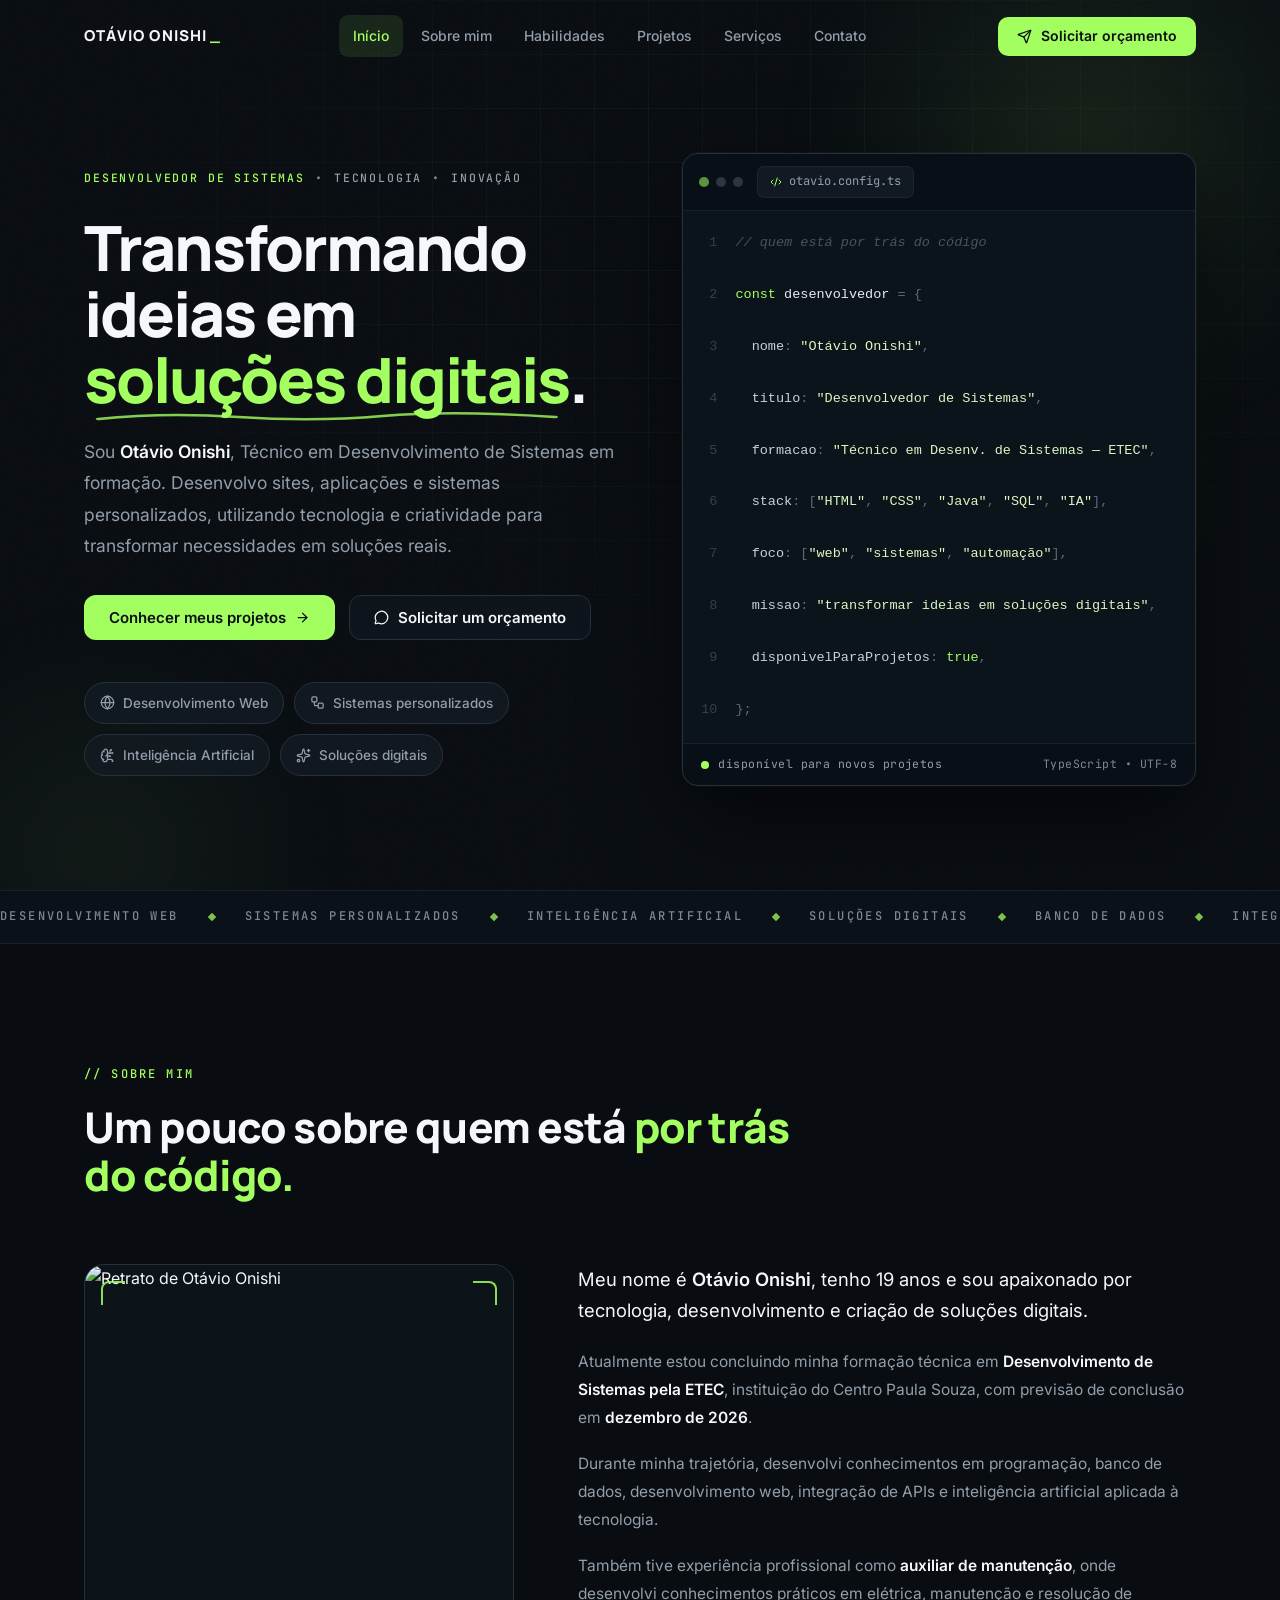
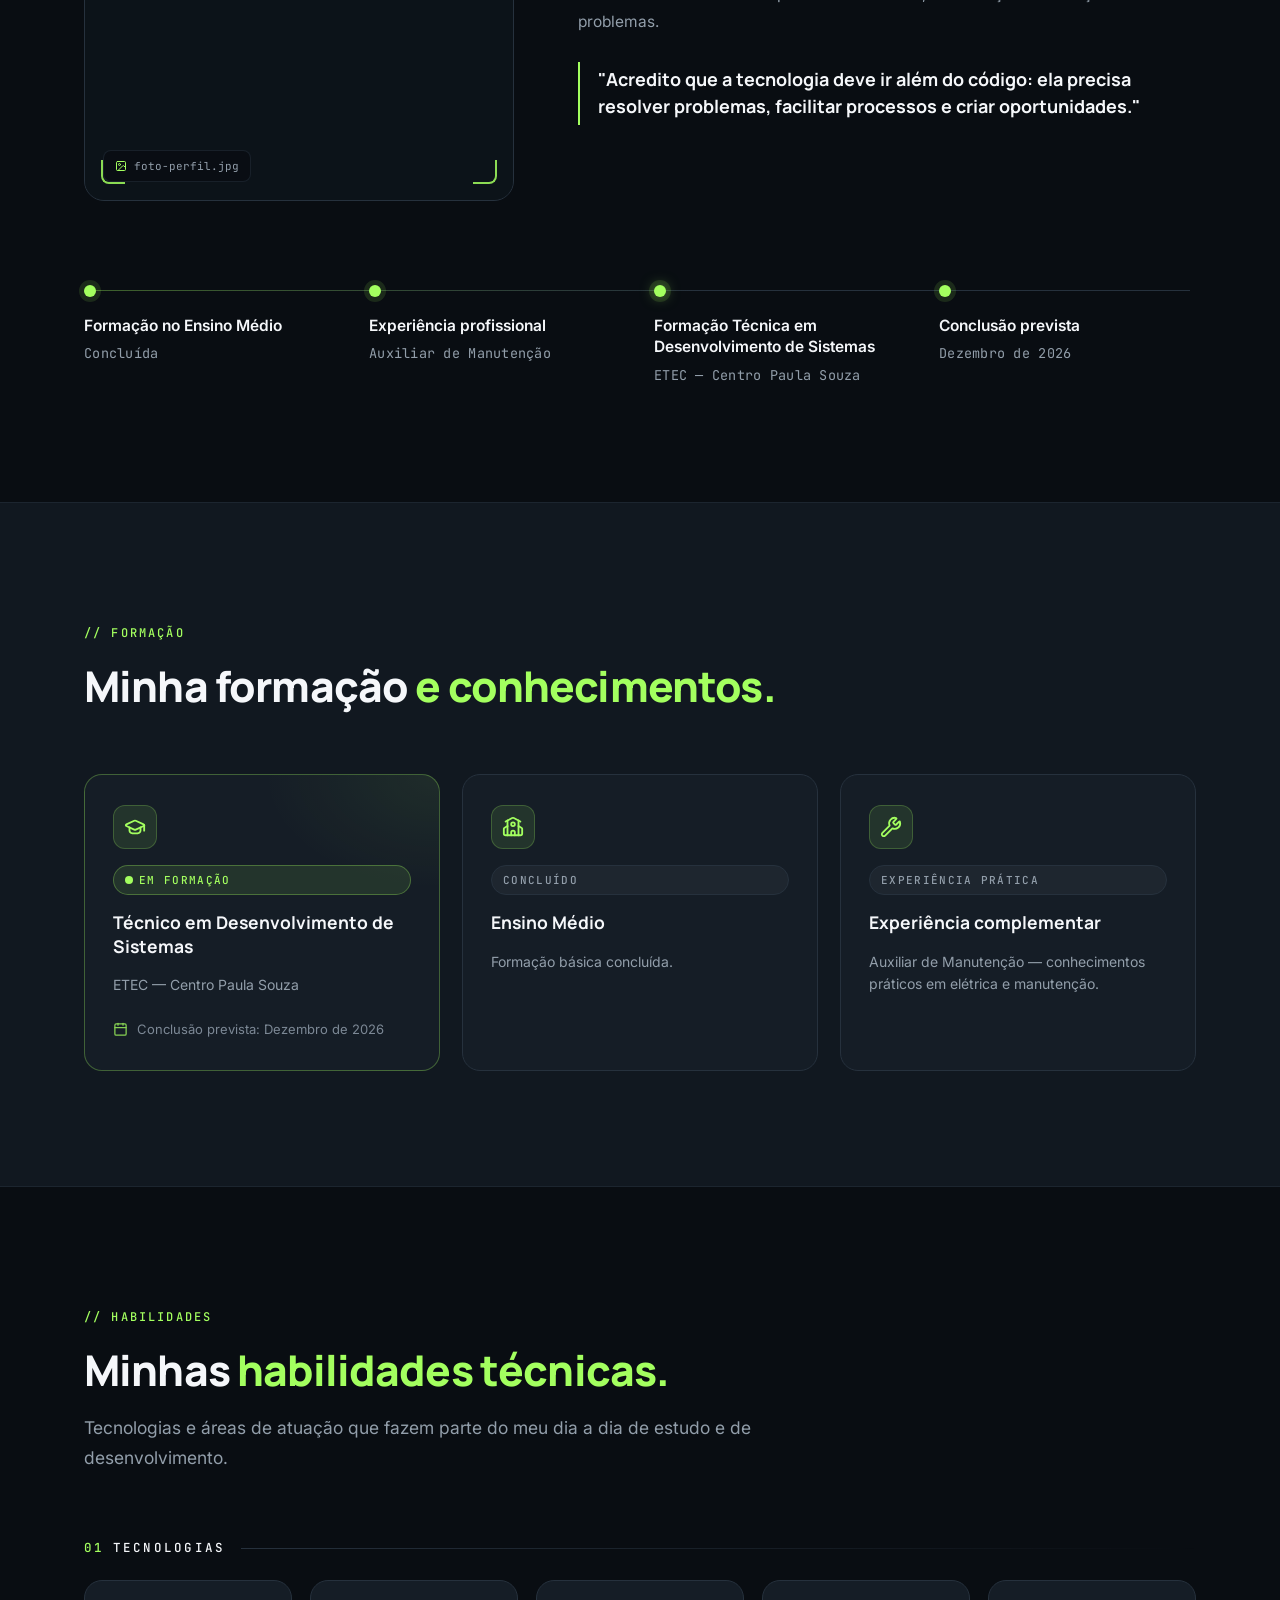
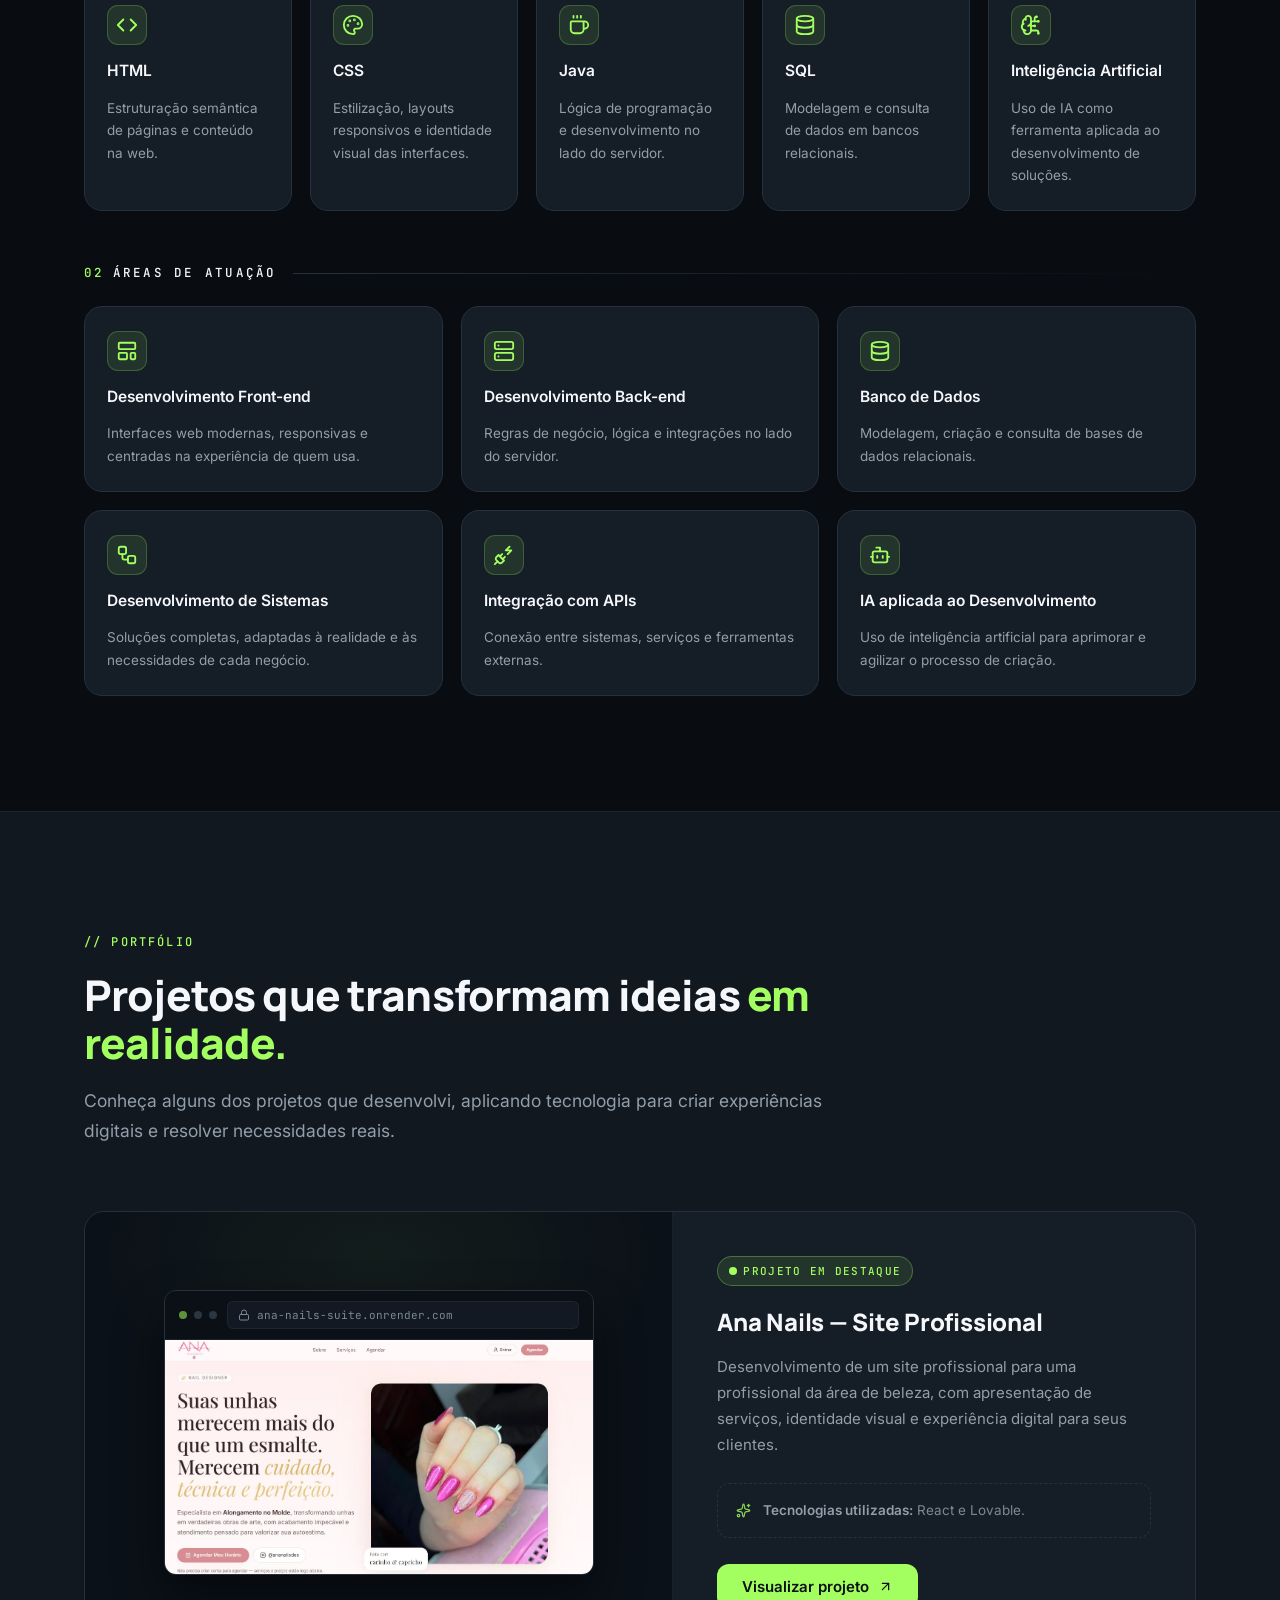
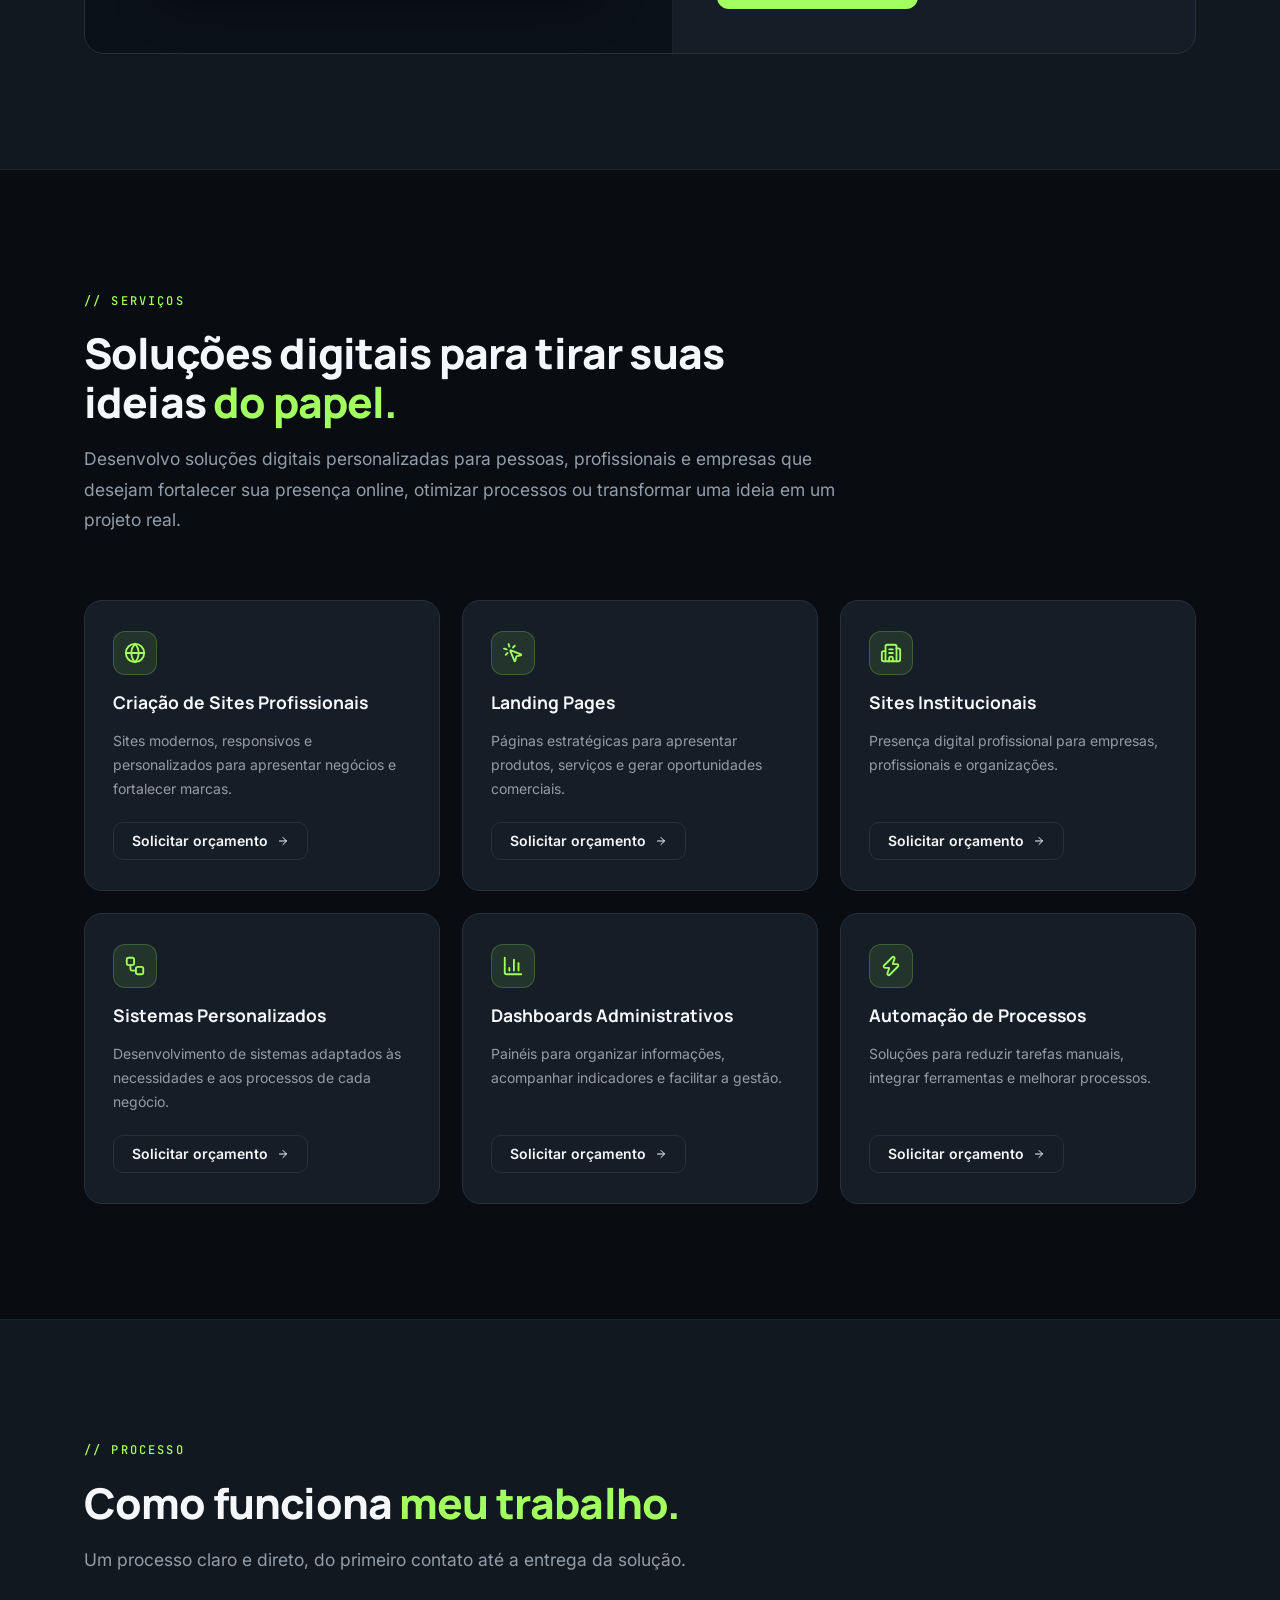
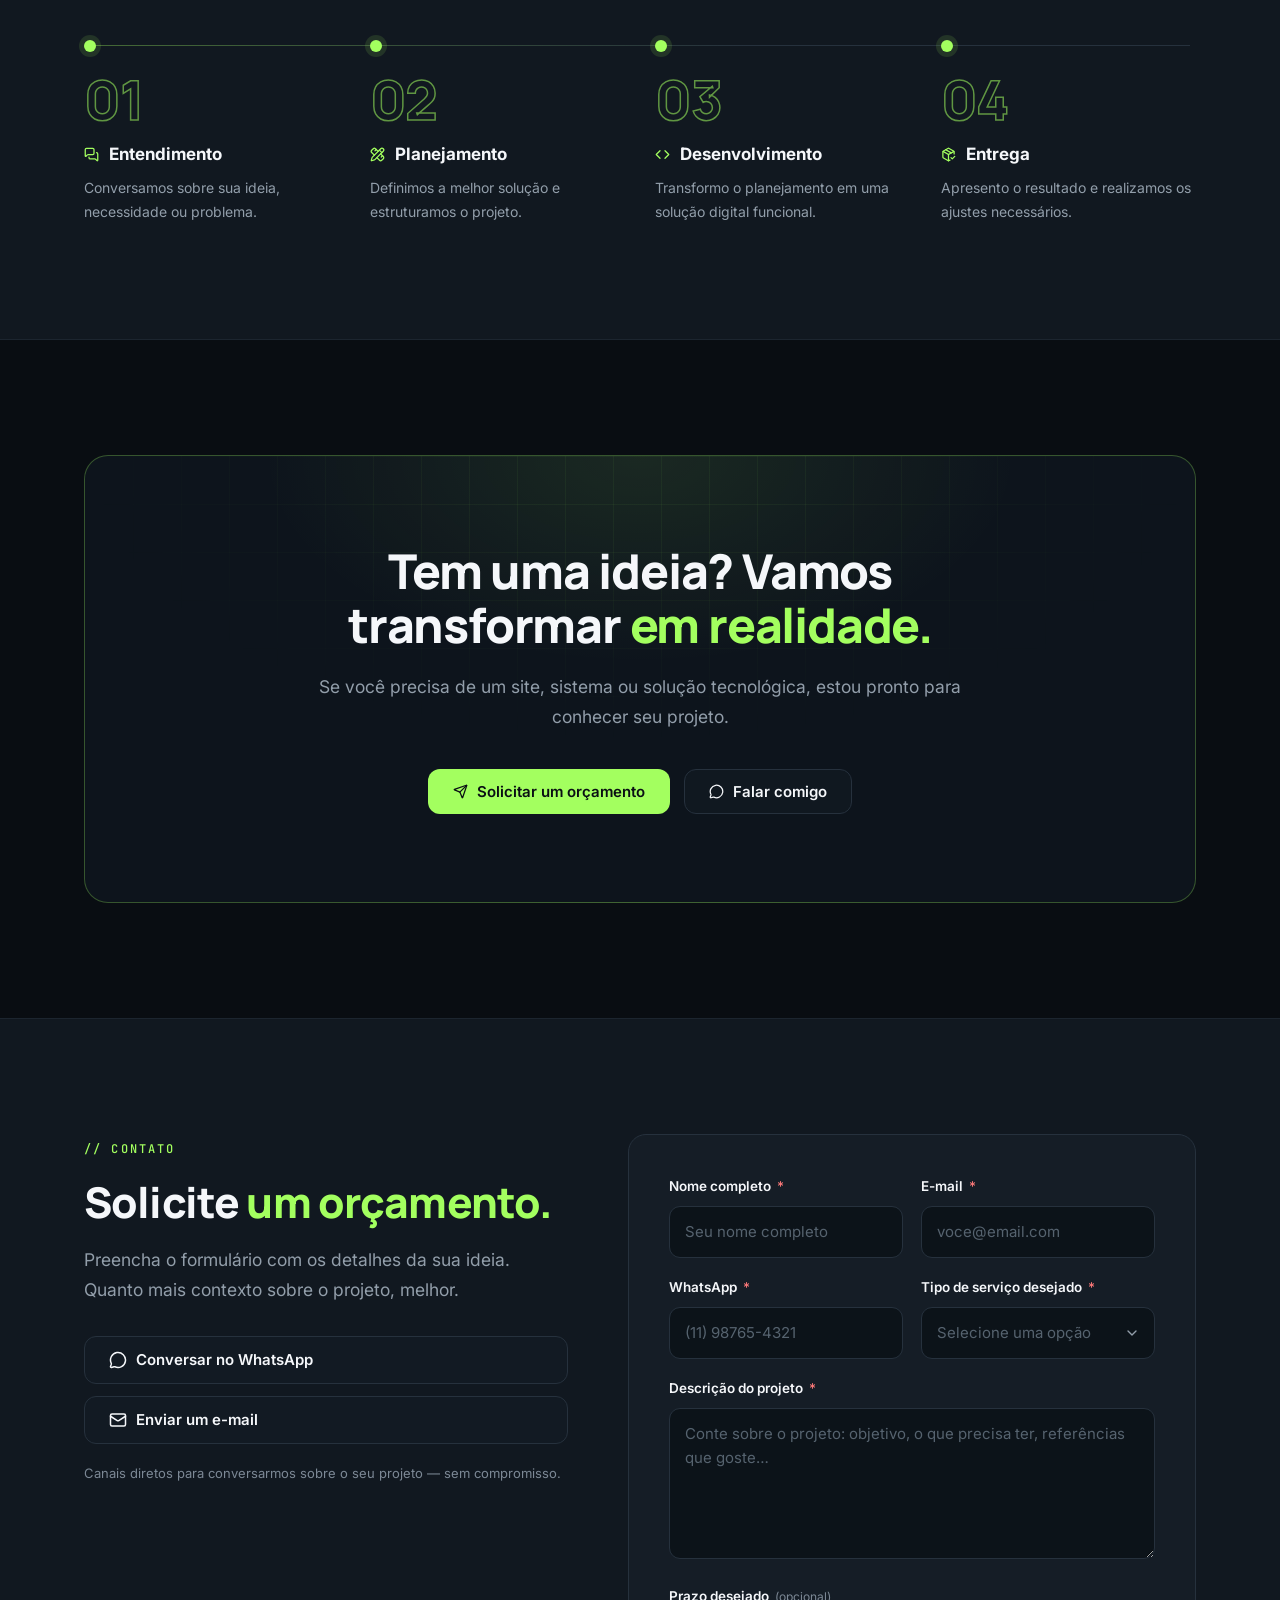
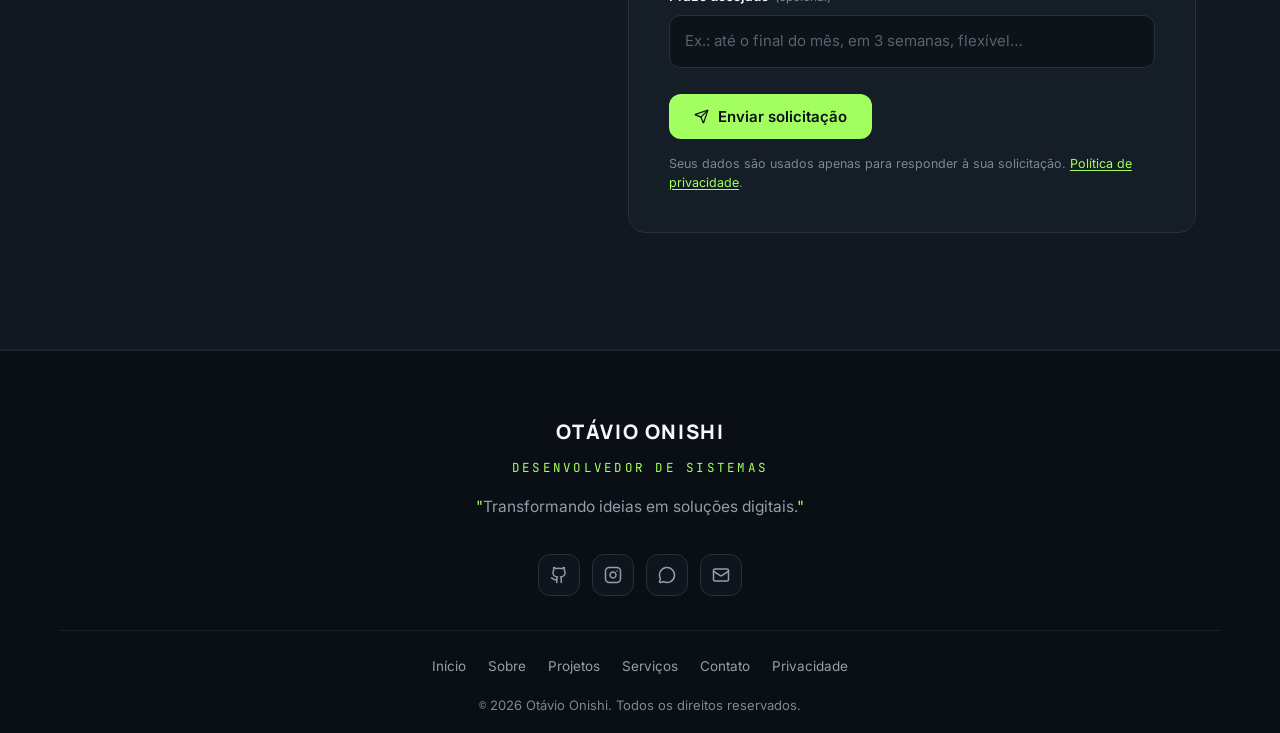
==== index.html @ 88c9f067 "Publica portfólio no GitHub Pages" ====
<!DOCTYPE html>
<html lang="pt-BR">
<head>
  <meta charset="UTF-8" />
  <meta name="viewport" content="width=device-width, initial-scale=1.0" />

  <!-- ===== SEO básico ===== -->
  <title>Otávio Onishi | Desenvolvedor de Sistemas</title>
  <meta name="description" content="Desenvolvedor de Sistemas em formação pela ETEC. Crio sites, landing pages, sistemas e dashboards personalizados. Solicite um orçamento." />
  <meta name="author" content="Otávio Onishi" />
  <meta name="robots" content="index, follow" />
  <meta name="theme-color" content="#090D12" />

  <link rel="canonical" href="https://otavioonishi.github.io/" />

  <!-- ===== Open Graph / compartilhamento ===== -->
  <meta property="og:type" content="website" />
  <meta property="og:locale" content="pt_BR" />
  <meta property="og:site_name" content="Otávio Onishi" />
  <meta property="og:url" content="https://otavioonishi.github.io/" />
  <meta property="og:title" content="Otávio Onishi — Desenvolvedor de Sistemas" />
  <meta property="og:description" content="Transformando ideias em soluções digitais. Sites, sistemas personalizados, dashboards e automação." />
  <meta property="og:image" content="https://otavioonishi.github.io/assets/img/og-cover.jpg" />
  <meta property="og:image:width" content="1200" />
  <meta property="og:image:height" content="630" />
  <meta property="og:image:alt" content="Otávio Onishi — Desenvolvedor de Sistemas" />
  <meta name="twitter:card" content="summary_large_image" />
  <meta name="twitter:title" content="Otávio Onishi — Desenvolvedor de Sistemas" />
  <meta name="twitter:description" content="Transformando ideias em soluções digitais. Sites, sistemas personalizados, dashboards e automação." />
  <meta name="twitter:image" content="https://otavioonishi.github.io/assets/img/og-cover.jpg" />

  <link rel="icon" href="assets/img/favicon.svg" type="image/svg+xml" />
  <link rel="apple-touch-icon" href="assets/img/apple-touch-icon.png" />

  <!-- Dados estruturados (SEO) -->
  <script type="application/ld+json">
  {
    "@context": "https://schema.org",
    "@graph": [
      {
        "@type": "Person",
        "@id": "https://otavioonishi.github.io/#pessoa",
        "name": "Otávio Onishi",
        "jobTitle": "Desenvolvedor de Sistemas",
        "url": "https://otavioonishi.github.io/",
        "image": "https://otavioonishi.github.io/assets/img/og-cover.jpg",
        "description": "Técnico em Desenvolvimento de Sistemas em formação pela ETEC (Centro Paula Souza). Desenvolve sites, aplicações e sistemas personalizados.",
        "knowsAbout": ["HTML", "CSS", "Java", "SQL", "Inteligência Artificial", "Desenvolvimento Web", "Banco de Dados", "Integração de APIs"],
        "alumniOf": { "@type": "EducationalOrganization", "name": "ETEC — Centro Paula Souza" },
        "sameAs": ["https://github.com/otavioonishi", "https://instagram.com/onishi.dev"]
      },
      {
        "@type": "ProfessionalService",
        "@id": "https://otavioonishi.github.io/#servicos",
        "name": "Otávio Onishi — Desenvolvimento de Sistemas",
        "url": "https://otavioonishi.github.io/",
        "image": "https://otavioonishi.github.io/assets/img/og-cover.jpg",
        "description": "Criação de sites profissionais, landing pages, sistemas personalizados, dashboards administrativos e automação de processos.",
        "areaServed": { "@type": "Country", "name": "Brasil" },
        "priceRange": "$$",
        "founder": { "@id": "https://otavioonishi.github.io/#pessoa" },
        "knowsAbout": ["Desenvolvimento Web", "Sistemas Personalizados", "Dashboards", "Automação de Processos", "Integração com APIs"]
      }
    ]
  }
  </script>

  <!-- Tipografia: Inter (corpo) + Manrope (títulos) + JetBrains Mono (código) -->
  <link rel="preconnect" href="https://fonts.googleapis.com" />
  <link rel="preconnect" href="https://fonts.gstatic.com" crossorigin />
  <link href="https://fonts.googleapis.com/css2?family=Inter:wght@400;500;600;700&family=Manrope:wght@700;800&family=JetBrains+Mono:ital,wght@0,400;0,500;1,400&display=swap" rel="stylesheet" />

  <!-- ===== Estilos (ordem importa) ===== -->
  <link rel="stylesheet" href="assets/css/base.css" />
  <link rel="stylesheet" href="assets/css/sections.css" />
  <link rel="stylesheet" href="assets/css/ui.css" />
  <link rel="stylesheet" href="assets/css/responsive.css" />
</head>
<body>
  <a class="skip-link" href="#inicio">Pular para o conteúdo</a>

  <!-- ==================== HEADER ==================== -->
  <header class="site-header" id="site-header">
    <div class="container header-inner">
      <a href="#inicio" class="logo" aria-label="Otávio Onishi — voltar ao início">OTÁVIO ONISHI<span class="cursor" aria-hidden="true">_</span></a>
      <nav class="nav" aria-label="Navegação principal">
        <a href="#inicio" class="active">Início</a>
        <a href="#sobre">Sobre mim</a>
        <a href="#habilidades">Habilidades</a>
        <a href="#projetos">Projetos</a>
        <a href="#servicos">Serviços</a>
        <a href="#contato">Contato</a>
      </nav>
      <div class="header-actions">
        <a href="#contato" class="btn btn-primary btn-sm header-cta">
          <span data-icon="send" class="ic-sm"></span>
          Solicitar orçamento
        </a>
        <button class="menu-btn" id="menu-btn" type="button" aria-expanded="false" aria-controls="mobile-menu" aria-label="Abrir menu de navegação">
          <span data-icon="menu" class="ic-lg ic-menu"></span>
          <span data-icon="x" class="ic-lg ic-close"></span>
        </button>
      </div>
    </div>
    <div class="mobile-menu" id="mobile-menu" inert>
      <nav aria-label="Navegação móvel">
        <a href="#inicio">Início<span data-icon="arrow-right" class="ic-sm"></span></a>
        <a href="#sobre">Sobre mim<span data-icon="arrow-right" class="ic-sm"></span></a>
        <a href="#habilidades">Habilidades<span data-icon="arrow-right" class="ic-sm"></span></a>
        <a href="#projetos">Projetos<span data-icon="arrow-right" class="ic-sm"></span></a>
        <a href="#servicos">Serviços<span data-icon="arrow-right" class="ic-sm"></span></a>
        <a href="#contato">Contato<span data-icon="arrow-right" class="ic-sm"></span></a>
      </nav>
      <a href="#contato" class="btn btn-primary btn-block mobile-cta">
        <span data-icon="send" class="ic-sm"></span>
        Solicitar orçamento
      </a>
    </div>
  </header>


  <main id="conteudo">
    <!-- ==================== HERO ==================== -->
    <section class="hero" id="inicio" aria-label="Apresentação">
      <div class="hero-bg" aria-hidden="true">
        <div class="hero-grid-lines"></div>
        <div class="hero-glow"></div>
        <div class="hero-glow-2"></div>
      </div>

      <div class="container hero-grid">
        <div class="hero-content">
          <p class="hero-eyebrow" data-hero-anim style="animation-delay:.05s">
            <b>Desenvolvedor de Sistemas</b><span class="sep" aria-hidden="true">•</span>
            <span>Tecnologia</span><span class="sep" aria-hidden="true">•</span>
            <span>Inovação</span>
          </p>

          <h1 class="hero-title" data-hero-anim style="animation-delay:.14s">
            Transformando ideias em
            <span class="accent">soluções digitais<svg class="squiggle" viewBox="0 0 200 12" preserveAspectRatio="none" aria-hidden="true" fill="none"><path d="M2 9 Q 30 2, 62 7 T 124 6 T 198 7" stroke="currentColor" stroke-width="2.5" stroke-linecap="round"/></svg></span>.
          </h1>

          <p class="hero-desc" data-hero-anim style="animation-delay:.23s">
            Sou <strong>Otávio Onishi</strong>, Técnico em Desenvolvimento de Sistemas em formação.
            Desenvolvo sites, aplicações e sistemas personalizados, utilizando tecnologia e
            criatividade para transformar necessidades em soluções reais.
          </p>

          <div class="hero-actions" data-hero-anim style="animation-delay:.32s">
            <a href="#projetos" class="btn btn-primary">
              Conhecer meus projetos
              <span data-icon="arrow-right" class="ic-sm"></span>
            </a>
            <a href="#contato" class="btn btn-ghost">
              <span data-icon="message-circle" class="ic-sm"></span>
              Solicitar um orçamento
            </a>
          </div>

          <ul class="hero-chips" aria-label="Áreas de atuação" data-hero-anim style="animation-delay:.42s">
            <li class="chip"><span data-icon="globe" class="ic-sm"></span>Desenvolvimento Web</li>
            <li class="chip"><span data-icon="workflow" class="ic-sm"></span>Sistemas personalizados</li>
            <li class="chip"><span data-icon="brain-circuit" class="ic-sm"></span>Inteligência Artificial</li>
            <li class="chip"><span data-icon="sparkles" class="ic-sm"></span>Soluções digitais</li>
          </ul>
        </div>

        <div class="editor-wrap" data-hero-anim style="animation-delay:.3s">
          <div class="editor-glow" aria-hidden="true"></div>
          <div class="editor" role="img" aria-label="Janela de código representando o perfil profissional de Otávio Onishi">
            <div class="editor-bar" aria-hidden="true">
              <div class="editor-dots"><span></span><span></span><span></span></div>
              <span class="editor-tab"><span data-icon="code-xml" class="ic-xs"></span>otavio.config.ts</span>
            </div>
            <div class="editor-body" aria-hidden="true">
              <pre><code><span class="code-line"><span class="code-ln">1</span><span><span class="tk-com">// quem está por trás do código</span></span></span>
<span class="code-line"><span class="code-ln">2</span><span><span class="tk-kw">const</span> <span class="tk-var">desenvolvedor</span> <span class="tk-p">=</span> <span class="tk-p">{</span></span></span>
<span class="code-line"><span class="code-ln">3</span><span>  <span class="tk-prop">nome</span><span class="tk-p">:</span> <span class="tk-str">"Otávio Onishi"</span><span class="tk-p">,</span></span></span>
<span class="code-line"><span class="code-ln">4</span><span>  <span class="tk-prop">titulo</span><span class="tk-p">:</span> <span class="tk-str">"Desenvolvedor de Sistemas"</span><span class="tk-p">,</span></span></span>
<span class="code-line"><span class="code-ln">5</span><span>  <span class="tk-prop">formacao</span><span class="tk-p">:</span> <span class="tk-str">"Técnico em Desenv. de Sistemas — ETEC"</span><span class="tk-p">,</span></span></span>
<span class="code-line"><span class="code-ln">6</span><span>  <span class="tk-prop">stack</span><span class="tk-p">:</span> <span class="tk-p">[</span><span class="tk-str">"HTML"</span><span class="tk-p">,</span> <span class="tk-str">"CSS"</span><span class="tk-p">,</span> <span class="tk-str">"Java"</span><span class="tk-p">,</span> <span class="tk-str">"SQL"</span><span class="tk-p">,</span> <span class="tk-str">"IA"</span><span class="tk-p">],</span></span></span>
<span class="code-line"><span class="code-ln">7</span><span>  <span class="tk-prop">foco</span><span class="tk-p">:</span> <span class="tk-p">[</span><span class="tk-str">"web"</span><span class="tk-p">,</span> <span class="tk-str">"sistemas"</span><span class="tk-p">,</span> <span class="tk-str">"automação"</span><span class="tk-p">],</span></span></span>
<span class="code-line"><span class="code-ln">8</span><span>  <span class="tk-prop">missao</span><span class="tk-p">:</span> <span class="tk-str">"transformar ideias em soluções digitais"</span><span class="tk-p">,</span></span></span>
<span class="code-line"><span class="code-ln">9</span><span>  <span class="tk-prop">disponivelParaProjetos</span><span class="tk-p">:</span> <span class="tk-bool">true</span><span class="tk-p">,</span></span></span>
<span class="code-line"><span class="code-ln">10</span><span><span class="tk-p">};</span></span></span></code></pre>
            </div>
            <div class="editor-foot">
              <span class="status"><span class="status-dot" aria-hidden="true"></span>disponível para novos projetos</span>
              <span class="meta">TypeScript • UTF-8</span>
            </div>
          </div>
        </div>
      </div>
    </section>

    <!-- ==================== FAIXA DE ÁREAS ==================== -->
    <div class="marquee" aria-hidden="true">
      <div class="marquee-track">
        <div class="marquee-group">
          <span class="marquee-item">Desenvolvimento Web</span>
          <span class="marquee-item">Sistemas Personalizados</span>
          <span class="marquee-item">Inteligência Artificial</span>
          <span class="marquee-item">Soluções Digitais</span>
          <span class="marquee-item">Banco de Dados</span>
          <span class="marquee-item">Integração com APIs</span>
          <span class="marquee-item">Automação de Processos</span>
          <span class="marquee-item">Landing Pages</span>
        </div>
        <div class="marquee-group">
          <span class="marquee-item">Desenvolvimento Web</span>
          <span class="marquee-item">Sistemas Personalizados</span>
          <span class="marquee-item">Inteligência Artificial</span>
          <span class="marquee-item">Soluções Digitais</span>
          <span class="marquee-item">Banco de Dados</span>
          <span class="marquee-item">Integração com APIs</span>
          <span class="marquee-item">Automação de Processos</span>
          <span class="marquee-item">Landing Pages</span>
        </div>
      </div>
    </div>


    <!-- ==================== SOBRE MIM ==================== -->
    <section class="section" id="sobre">
      <div class="container">
        <div class="section-head" data-reveal>
          <span class="eyebrow">// sobre mim</span>
          <h2 class="title">Um pouco sobre quem está <span class="ac">por trás do código.</span></h2>
        </div>

        <div class="about-grid">
          <!-- Foto profissional: coloque o arquivo em assets/img/foto-perfil.jpg
               (proporção 4:5, ~800px de largura). Enquanto ele não existir,
               o espaço reservado aparece no lugar. -->
          <div class="photo-frame" data-reveal>
            <span class="corner tl" aria-hidden="true"></span>
            <span class="corner tr" aria-hidden="true"></span>
            <span class="corner bl" aria-hidden="true"></span>
            <span class="corner br" aria-hidden="true"></span>

            <img class="photo-img" id="profile-photo" src="assets/img/foto-perfil.jpg"
                 alt="Retrato de Otávio Onishi" width="800" height="1000"
                 loading="lazy" decoding="async" />

            <div class="photo-inner" id="photo-fallback" aria-hidden="true">
              <div class="icon-box"><span data-icon="user-round" class="ic-lg"></span></div>
              <h3>Fotografia profissional</h3>
              <p>Adicione a foto em <code>assets/img/foto-perfil.jpg</code> (proporção 4:5).</p>
            </div>

            <span class="photo-tag"><span data-icon="image" class="ic-xs"></span>foto-perfil.jpg</span>
          </div>

          <div class="about-text" data-reveal>
            <p class="lede">Meu nome é <strong>Otávio Onishi</strong>, tenho 19 anos e sou apaixonado por tecnologia, desenvolvimento e criação de soluções digitais.</p>
            <p>Atualmente estou concluindo minha formação técnica em <strong>Desenvolvimento de Sistemas pela ETEC</strong>, instituição do Centro Paula Souza, com previsão de conclusão em <strong>dezembro de 2026</strong>.</p>
            <p>Durante minha trajetória, desenvolvi conhecimentos em programação, banco de dados, desenvolvimento web, integração de APIs e inteligência artificial aplicada à tecnologia.</p>
            <p>Também tive experiência profissional como <strong>auxiliar de manutenção</strong>, onde desenvolvi conhecimentos práticos em elétrica, manutenção e resolução de problemas.</p>
            <div class="about-quote">"Acredito que a tecnologia deve ir além do código: ela precisa resolver problemas, facilitar processos e criar oportunidades."</div>
          </div>
        </div>

        <ol class="timeline" aria-label="Linha do tempo da trajetória" data-reveal-group>
          <li class="t-item">
            <h3>Formação no Ensino Médio</h3>
            <p>Concluída</p>
          </li>
          <li class="t-item">
            <h3>Experiência profissional</h3>
            <p>Auxiliar de Manutenção</p>
          </li>
          <li class="t-item t-now">
            <h3>Formação Técnica em Desenvolvimento de Sistemas</h3>
            <p>ETEC — Centro Paula Souza</p>
          </li>
          <li class="t-item">
            <h3>Conclusão prevista</h3>
            <p>Dezembro de 2026</p>
          </li>
        </ol>
      </div>
    </section>

    <!-- ==================== FORMAÇÃO E CONHECIMENTOS ==================== -->
    <section class="section section-alt" id="formacao">
      <div class="container">
        <div class="section-head" data-reveal>
          <span class="eyebrow">// formação</span>
          <h2 class="title">Minha formação <span class="ac">e conhecimentos.</span></h2>
        </div>

        <div class="formation-grid" data-reveal-group>
          <article class="card lift f-card f-card-accent">
            <div class="icon-box"><span data-icon="graduation-cap" class="ic-lg"></span></div>
            <span class="badge badge-green"><span class="status-dot" aria-hidden="true"></span>Em formação</span>
            <h3>Técnico em Desenvolvimento de Sistemas</h3>
            <p class="org">ETEC — Centro Paula Souza</p>
            <p class="meta"><span data-icon="calendar" class="ic-sm"></span>Conclusão prevista: Dezembro de 2026</p>
          </article>

          <article class="card lift f-card">
            <div class="icon-box"><span data-icon="school" class="ic-lg"></span></div>
            <span class="badge badge-neutral">Concluído</span>
            <h3>Ensino Médio</h3>
            <p class="org">Formação básica concluída.</p>
          </article>

          <article class="card lift f-card">
            <div class="icon-box"><span data-icon="wrench" class="ic-lg"></span></div>
            <span class="badge badge-neutral">Experiência prática</span>
            <h3>Experiência complementar</h3>
            <p class="org">Auxiliar de Manutenção — conhecimentos práticos em elétrica e manutenção.</p>
          </article>
        </div>
      </div>
    </section>

    <!-- ==================== HABILIDADES TÉCNICAS ==================== -->
    <section class="section" id="habilidades">
      <div class="container">
        <div class="section-head" data-reveal>
          <span class="eyebrow">// habilidades</span>
          <h2 class="title">Minhas <span class="ac">habilidades técnicas.</span></h2>
          <p class="lead">Tecnologias e áreas de atuação que fazem parte do meu dia a dia de estudo e de desenvolvimento.</p>
        </div>

        <h3 class="skills-sub" data-reveal><span>01</span>Tecnologias</h3>
        <div class="skills-tech" data-reveal-group>
          <article class="card lift skill-card">
            <div class="icon-box"><span data-icon="code" class="ic-lg"></span></div>
            <h3>HTML</h3>
            <p>Estruturação semântica de páginas e conteúdo na web.</p>
          </article>
          <article class="card lift skill-card">
            <div class="icon-box"><span data-icon="palette" class="ic-lg"></span></div>
            <h3>CSS</h3>
            <p>Estilização, layouts responsivos e identidade visual das interfaces.</p>
          </article>
          <article class="card lift skill-card">
            <div class="icon-box"><span data-icon="coffee" class="ic-lg"></span></div>
            <h3>Java</h3>
            <p>Lógica de programação e desenvolvimento no lado do servidor.</p>
          </article>
          <article class="card lift skill-card">
            <div class="icon-box"><span data-icon="database" class="ic-lg"></span></div>
            <h3>SQL</h3>
            <p>Modelagem e consulta de dados em bancos relacionais.</p>
          </article>
          <article class="card lift skill-card">
            <div class="icon-box"><span data-icon="brain-circuit" class="ic-lg"></span></div>
            <h3>Inteligência Artificial</h3>
            <p>Uso de IA como ferramenta aplicada ao desenvolvimento de soluções.</p>
          </article>
        </div>

        <h3 class="skills-sub" data-reveal><span>02</span>Áreas de atuação</h3>
        <div class="skills-areas" data-reveal-group>
          <article class="card lift skill-card">
            <div class="icon-box"><span data-icon="layout-template" class="ic-lg"></span></div>
            <h3>Desenvolvimento Front-end</h3>
            <p>Interfaces web modernas, responsivas e centradas na experiência de quem usa.</p>
          </article>
          <article class="card lift skill-card">
            <div class="icon-box"><span data-icon="server" class="ic-lg"></span></div>
            <h3>Desenvolvimento Back-end</h3>
            <p>Regras de negócio, lógica e integrações no lado do servidor.</p>
          </article>
          <article class="card lift skill-card">
            <div class="icon-box"><span data-icon="database" class="ic-lg"></span></div>
            <h3>Banco de Dados</h3>
            <p>Modelagem, criação e consulta de bases de dados relacionais.</p>
          </article>
          <article class="card lift skill-card">
            <div class="icon-box"><span data-icon="workflow" class="ic-lg"></span></div>
            <h3>Desenvolvimento de Sistemas</h3>
            <p>Soluções completas, adaptadas à realidade e às necessidades de cada negócio.</p>
          </article>
          <article class="card lift skill-card">
            <div class="icon-box"><span data-icon="plug-zap" class="ic-lg"></span></div>
            <h3>Integração com APIs</h3>
            <p>Conexão entre sistemas, serviços e ferramentas externas.</p>
          </article>
          <article class="card lift skill-card">
            <div class="icon-box"><span data-icon="bot" class="ic-lg"></span></div>
            <h3>IA aplicada ao Desenvolvimento</h3>
            <p>Uso de inteligência artificial para aprimorar e agilizar o processo de criação.</p>
          </article>
        </div>
      </div>
    </section>


    <!-- ==================== PROJETOS ==================== -->
    <section class="section section-alt" id="projetos">
      <div class="container">
        <div class="section-head" data-reveal>
          <span class="eyebrow">// portfólio</span>
          <h2 class="title">Projetos que transformam ideias <span class="ac">em realidade.</span></h2>
          <p class="lead">Conheça alguns dos projetos que desenvolvi, aplicando tecnologia para criar experiências digitais e resolver necessidades reais.</p>
        </div>

        <div id="projects-list">
          <!-- ============================================================
               PROJETO 1 — Ana Nails
               Para adicionar novos projetos futuramente, duplique este
               bloco <article> abaixo e atualize os textos, a imagem e o link.
               ============================================================ -->
          <article class="project-card" data-reveal>
            <div class="project-media">
              <div class="browser">
                <div class="browser-bar" aria-hidden="true">
                  <div class="editor-dots"><span></span><span></span><span></span></div>
                  <span class="browser-url"><span data-icon="lock" class="ic-xs"></span>ana-nails-suite.onrender.com</span>
                </div>
                <div class="browser-body browser-body--shot">
                  <img src="assets/img/projetos/ana-nails.jpg" alt="Página inicial do site da Ana Nails — nail designer, com apresentação de serviços e agendamento de horários" width="1155" height="630" loading="lazy">
                </div>
              </div>
            </div>

            <div class="project-info">
              <span class="badge badge-green"><span class="status-dot" aria-hidden="true"></span>Projeto em destaque</span>
              <h3>Ana Nails — Site Profissional</h3>
              <p>Desenvolvimento de um site profissional para uma profissional da área de beleza, com apresentação de serviços, identidade visual e experiência digital para seus clientes.</p>

              <div class="tech-slot">
                <span data-icon="sparkles" class="ic-sm"></span>
                <span><strong>Tecnologias utilizadas:</strong> React e Lovable.</span>
              </div>

              <div class="project-actions">
                <a href="#" id="project-btn" class="btn btn-primary" data-config-key="anaNailsLink" aria-disabled="true">
                  Visualizar projeto
                  <span data-icon="arrow-up-right" class="ic-sm"></span>
                </a>
                <span class="pending-note" id="project-pending-note">Link do projeto será adicionado em breve.</span>
              </div>
            </div>
          </article>
          <!-- ============================================================
               MODELO PARA NOVOS PROJETOS (duplicar e preencher):
               <article class="project-card" data-reveal>
                 <div class="project-media"> … mesma estrutura acima … </div>
                 <div class="project-info">
                   <span class="badge badge-green">…</span>
                   <h3>Nome do projeto</h3>
                   <p>Descrição…</p>
                   <div class="tech-slot">…</div>
                   <div class="project-actions"><a href="LINK" class="btn btn-primary">Visualizar projeto …</a></div>
                 </div>
               </article>
               ============================================================ -->
        </div>
      </div>
    </section>

    <!-- ==================== SERVIÇOS ==================== -->
    <section class="section" id="servicos">
      <div class="container">
        <div class="section-head" data-reveal>
          <span class="eyebrow">// serviços</span>
          <h2 class="title">Soluções digitais para tirar suas ideias <span class="ac">do papel.</span></h2>
          <p class="lead">Desenvolvo soluções digitais personalizadas para pessoas, profissionais e empresas que desejam fortalecer sua presença online, otimizar processos ou transformar uma ideia em um projeto real.</p>
        </div>

        <div class="services-grid" data-reveal-group>
          <article class="card lift service-card">
            <div class="icon-box"><span data-icon="globe" class="ic-lg"></span></div>
            <h3>Criação de Sites Profissionais</h3>
            <p>Sites modernos, responsivos e personalizados para apresentar negócios e fortalecer marcas.</p>
            <a href="#contato" class="btn btn-ghost btn-sm js-orcamento" data-service="site-profissional">Solicitar orçamento<span data-icon="arrow-right" class="ic-xs"></span></a>
          </article>

          <article class="card lift service-card">
            <div class="icon-box"><span data-icon="mouse-pointer-click" class="ic-lg"></span></div>
            <h3>Landing Pages</h3>
            <p>Páginas estratégicas para apresentar produtos, serviços e gerar oportunidades comerciais.</p>
            <a href="#contato" class="btn btn-ghost btn-sm js-orcamento" data-service="landing-page">Solicitar orçamento<span data-icon="arrow-right" class="ic-xs"></span></a>
          </article>

          <article class="card lift service-card">
            <div class="icon-box"><span data-icon="building-2" class="ic-lg"></span></div>
            <h3>Sites Institucionais</h3>
            <p>Presença digital profissional para empresas, profissionais e organizações.</p>
            <a href="#contato" class="btn btn-ghost btn-sm js-orcamento" data-service="site-institucional">Solicitar orçamento<span data-icon="arrow-right" class="ic-xs"></span></a>
          </article>

          <article class="card lift service-card">
            <div class="icon-box"><span data-icon="workflow" class="ic-lg"></span></div>
            <h3>Sistemas Personalizados</h3>
            <p>Desenvolvimento de sistemas adaptados às necessidades e aos processos de cada negócio.</p>
            <a href="#contato" class="btn btn-ghost btn-sm js-orcamento" data-service="sistema-personalizado">Solicitar orçamento<span data-icon="arrow-right" class="ic-xs"></span></a>
          </article>

          <article class="card lift service-card">
            <div class="icon-box"><span data-icon="chart-column" class="ic-lg"></span></div>
            <h3>Dashboards Administrativos</h3>
            <p>Painéis para organizar informações, acompanhar indicadores e facilitar a gestão.</p>
            <a href="#contato" class="btn btn-ghost btn-sm js-orcamento" data-service="dashboard">Solicitar orçamento<span data-icon="arrow-right" class="ic-xs"></span></a>
          </article>

          <article class="card lift service-card">
            <div class="icon-box"><span data-icon="zap" class="ic-lg"></span></div>
            <h3>Automação de Processos</h3>
            <p>Soluções para reduzir tarefas manuais, integrar ferramentas e melhorar processos.</p>
            <a href="#contato" class="btn btn-ghost btn-sm js-orcamento" data-service="automacao">Solicitar orçamento<span data-icon="arrow-right" class="ic-xs"></span></a>
          </article>
        </div>
      </div>
    </section>

    <!-- ==================== PROCESSO ==================== -->
    <section class="section section-alt" id="processo">
      <div class="container">
        <div class="section-head" data-reveal>
          <span class="eyebrow">// processo</span>
          <h2 class="title">Como funciona <span class="ac">meu trabalho.</span></h2>
          <p class="lead">Um processo claro e direto, do primeiro contato até a entrega da solução.</p>
        </div>

        <ol class="process-grid" data-reveal-group>
          <li class="step">
            <div class="step-num" aria-hidden="true">01</div>
            <h3><span data-icon="messages-square" class="ic-sm"></span>Entendimento</h3>
            <p>Conversamos sobre sua ideia, necessidade ou problema.</p>
          </li>
          <li class="step">
            <div class="step-num" aria-hidden="true">02</div>
            <h3><span data-icon="pencil-ruler" class="ic-sm"></span>Planejamento</h3>
            <p>Definimos a melhor solução e estruturamos o projeto.</p>
          </li>
          <li class="step">
            <div class="step-num" aria-hidden="true">03</div>
            <h3><span data-icon="code" class="ic-sm"></span>Desenvolvimento</h3>
            <p>Transformo o planejamento em uma solução digital funcional.</p>
          </li>
          <li class="step">
            <div class="step-num" aria-hidden="true">04</div>
            <h3><span data-icon="package-check" class="ic-sm"></span>Entrega</h3>
            <p>Apresento o resultado e realizamos os ajustes necessários.</p>
          </li>
        </ol>
      </div>
    </section>

    <!-- ==================== CHAMADA PARA AÇÃO ==================== -->
    <section class="section" id="cta">
      <div class="container">
        <div class="cta-card" data-reveal>
          <div class="cta-grid-lines" aria-hidden="true"></div>
          <div class="cta-inner">
            <h2>Tem uma ideia? Vamos transformar <span class="ac">em realidade.</span></h2>
            <p>Se você precisa de um site, sistema ou solução tecnológica, estou pronto para conhecer seu projeto.</p>
            <div class="cta-actions">
              <a href="#contato" class="btn btn-primary">
                <span data-icon="send" class="ic-sm"></span>
                Solicitar um orçamento
              </a>
              <button type="button" class="btn btn-ghost" id="cta-talk">
                <span data-icon="message-circle" class="ic-sm"></span>
                Falar comigo
              </button>
            </div>
          </div>
        </div>
      </div>
    </section>


    <!-- ==================== CONTATO / FORMULÁRIO DE ORÇAMENTO ==================== -->
    <section class="section section-alt" id="contato">
      <div class="container">
        <div class="contact-grid">
          <div data-reveal>
            <span class="eyebrow">// contato</span>
            <h2 class="title">Solicite <span class="ac">um orçamento.</span></h2>
            <p class="lead">Preencha o formulário com os detalhes da sua ideia. Quanto mais contexto sobre o projeto, melhor.</p>

            <div class="channels">
              <button type="button" class="btn btn-ghost" id="channel-whatsapp">
                <span data-icon="message-circle" class="ic"></span>
                Conversar no WhatsApp
              </button>
              <button type="button" class="btn btn-ghost" id="channel-email">
                <span data-icon="mail" class="ic"></span>
                Enviar um e-mail
              </button>
            </div>
            <p class="contact-note">Canais diretos para conversarmos sobre o seu projeto — sem compromisso.</p>
          </div>

          <form class="card form-card" id="form-card" novalidate data-reveal>
            <div class="form-grid">
              <div class="field">
                <label for="f-nome">Nome completo <span class="req" aria-hidden="true">*</span></label>
                <input type="text" id="f-nome" name="nome" placeholder="Seu nome completo" autocomplete="name" aria-describedby="err-nome" required />
                <p class="err" id="err-nome">Informe seu nome completo.</p>
              </div>

              <div class="field">
                <label for="f-email">E-mail <span class="req" aria-hidden="true">*</span></label>
                <input type="email" id="f-email" name="email" placeholder="voce@email.com" autocomplete="email" aria-describedby="err-email" required />
                <p class="err" id="err-email">Informe um e-mail válido.</p>
              </div>

              <div class="field">
                <label for="f-zap">WhatsApp <span class="req" aria-hidden="true">*</span></label>
                <input type="tel" id="f-zap" name="whatsapp" placeholder="(11) 98765-4321" inputmode="tel" autocomplete="tel" aria-describedby="err-zap" required />
                <p class="err" id="err-zap">Informe um WhatsApp válido com DDD.</p>
              </div>

              <div class="field">
                <label for="f-tipo">Tipo de serviço desejado <span class="req" aria-hidden="true">*</span></label>
                <select id="f-tipo" name="tipo" aria-describedby="err-tipo" required>
                  <option value="" selected disabled>Selecione uma opção</option>
                  <option value="site-profissional">Site profissional</option>
                  <option value="landing-page">Landing page</option>
                  <option value="site-institucional">Site institucional</option>
                  <option value="sistema-personalizado">Sistema personalizado</option>
                  <option value="dashboard">Dashboard</option>
                  <option value="automacao">Automação</option>
                  <option value="outro">Outro</option>
                </select>
                <p class="err" id="err-tipo">Selecione o tipo de serviço.</p>
              </div>

              <div class="field field-full">
                <label for="f-desc">Descrição do projeto <span class="req" aria-hidden="true">*</span></label>
                <textarea id="f-desc" name="descricao" rows="5" maxlength="1500" placeholder="Conte sobre o projeto: objetivo, o que precisa ter, referências que goste…" aria-describedby="err-desc" required></textarea>
                <p class="err" id="err-desc">Descreva brevemente o projeto (mínimo de 10 caracteres).</p>
              </div>

              <div class="field field-full">
                <label for="f-prazo">Prazo desejado <span class="opt">(opcional)</span></label>
                <input type="text" id="f-prazo" name="prazo" maxlength="120" placeholder="Ex.: até o final do mês, em 3 semanas, flexível…" />
              </div>
            </div>

            <div class="form-submit">
              <button type="submit" class="btn btn-primary">
                <span data-icon="send" class="ic-sm"></span>
                Enviar solicitação
              </button>
              <p class="form-hint">Seus dados são usados apenas para responder à sua solicitação. <a href="privacidade.html">Política de privacidade</a>.</p>
            </div>

            <div class="form-alert" id="form-alert" role="alert"></div>
          </form>
        </div>
      </div>
    </section>
  </main>

  <!-- ==================== RODAPÉ ==================== -->
  <footer class="site-footer">
    <div class="container footer-inner">
      <p class="footer-logo">OTÁVIO ONISHI</p>
      <p class="footer-role">Desenvolvedor de Sistemas</p>
      <p class="footer-tagline"><span class="ac">"</span>Transformando ideias em soluções digitais.<span class="ac">"</span></p>

      <div class="footer-social">
        <a href="#" data-config-key="github" id="link-github" aria-label="GitHub de Otávio Onishi" title="GitHub">
          <span data-icon="github" class="ic"></span>
        </a>
        <a href="#" data-config-key="instagram" id="link-instagram" aria-label="Instagram de Otávio Onishi" title="Instagram">
          <span data-icon="instagram" class="ic"></span>
        </a>
        <a href="#" data-config-key="whatsapp" id="link-whatsapp" aria-label="WhatsApp de Otávio Onishi" title="WhatsApp">
          <span data-icon="message-circle" class="ic"></span>
        </a>
        <a href="#" data-config-key="email" id="link-email" aria-label="E-mail de Otávio Onishi" title="E-mail">
          <span data-icon="mail" class="ic"></span>
        </a>
      </div>
    </div>
    <div class="footer-divider" aria-hidden="true"></div>
    <div class="container">
      <nav class="footer-nav" aria-label="Links do rodapé">
        <a href="#inicio">Início</a>
        <a href="#sobre">Sobre</a>
        <a href="#projetos">Projetos</a>
        <a href="#servicos">Serviços</a>
        <a href="#contato">Contato</a>
        <a href="privacidade.html">Privacidade</a>
      </nav>
      <p class="footer-bottom"><span class="mono">©</span> <span id="year">2026</span> Otávio Onishi. Todos os direitos reservados.</p>
    </div>
  </footer>

  <!-- Toasts (avisos) -->
  <div class="toast-wrap" id="toast-wrap" aria-live="polite"></div>

  <!-- Voltar ao topo -->
  <button type="button" class="top-btn" id="top-btn" aria-label="Voltar ao topo">
    <span data-icon="arrow-up" class="ic"></span>
  </button>

  <noscript>
    <style>
      [data-reveal], [data-reveal-group] > *, [data-hero-anim] { opacity: 1 !important; transform: none !important; }
      [data-icon] { display: none; }
    </style>
  </noscript>

  <!-- ===== Scripts (ordem importa: config → icons → main) ===== -->
  <script src="assets/js/config.js"></script>
  <script src="assets/js/icons.js"></script>
  <script src="assets/js/main.js"></script>
</body>
</html>
---- assets/css/base.css ----
/* ============================================================
   BASE — tokens, reset, tipografia, utilitários, botões e componentes
   Otávio Onishi — portfólio
   ============================================================ */

/* ============================================================
   DESIGN SYSTEM — OTÁVIO ONISHI
   Dark tecnológico • verde neon • tipografia Inter/Manrope
   ============================================================ */
:root {
  --bg: #090D12;
  --bg-2: #111820;
  --card: #151D26;
  --card-deep: #0C1319;
  --editor-bg: #0B131B;

  --accent: #A3FF5F;
  --accent-soft: rgba(163, 255, 95, .10);
  --accent-line: rgba(163, 255, 95, .35);
  --accent-glow: rgba(163, 255, 95, .22);

  --text: #F5F7FA;
  --muted: #929EAA;
  --faint: #7C8895;

  --border: #26313D;
  --border-soft: rgba(38, 49, 61, .55);

  --error: #FF7A7A;
  --error-soft: rgba(255, 122, 122, .10);
  --warn: #FFC46B;
  --warn-soft: rgba(255, 196, 107, .08);

  --font-sans: 'Inter', ui-sans-serif, system-ui, -apple-system, 'Segoe UI', Roboto, Arial, sans-serif;
  --font-display: 'Manrope', 'Inter', ui-sans-serif, system-ui, sans-serif;
  --font-mono: 'JetBrains Mono', ui-monospace, 'SF Mono', SFMono-Regular, Menlo, Consolas, monospace;

  --ease: cubic-bezier(.16, 1, .3, 1);
  --radius: 18px;
  --header-h: 72px;
  color-scheme: dark;
}

/* ---------- Reset ---------- */
*, *::before, *::after { box-sizing: border-box; margin: 0; padding: 0; }
html {
  scroll-behavior: smooth;
  scroll-padding-top: calc(var(--header-h) + 20px);
  -webkit-text-size-adjust: 100%;
}
body {
  font-family: var(--font-sans);
  background: var(--bg);
  color: var(--text);
  line-height: 1.65;
  font-size: 16px;
  overflow-x: hidden;
  -webkit-font-smoothing: antialiased;
}
/* Textura sutil de ruído sobre o fundo */
body::before {
  content: "";
  position: fixed;
  inset: 0;
  z-index: 0;
  pointer-events: none;
  opacity: .028;
  background-image: url("data:image/svg+xml,%3Csvg xmlns='http://www.w3.org/2000/svg' width='140' height='140'%3E%3Cfilter id='n'%3E%3CfeTurbulence type='fractalNoise' baseFrequency='0.9' numOctaves='2'/%3E%3C/filter%3E%3Crect width='140' height='140' filter='url(%23n)'/%3E%3C/svg%3E");
}
main, header, footer { position: relative; z-index: 1; }
img, svg { display: block; }
a { color: inherit; text-decoration: none; }
button { font: inherit; color: inherit; background: none; border: 0; cursor: pointer; }
ul, ol { list-style: none; }

::selection { background: rgba(163, 255, 95, .28); color: #F5F7FA; }

::-webkit-scrollbar { width: 10px; }
::-webkit-scrollbar-track { background: var(--bg); }
::-webkit-scrollbar-thumb { background: #26313D; border-radius: 8px; border: 2px solid var(--bg); }
::-webkit-scrollbar-thumb:hover { background: #33414f; }

:focus-visible { outline: 2px solid var(--accent); outline-offset: 3px; border-radius: 4px; }

.skip-link {
  position: absolute;
  left: 16px; top: -48px;
  z-index: 300;
  background: var(--accent); color: #0A0F14;
  font-weight: 600; font-size: 14px;
  padding: 10px 16px; border-radius: 10px;
  transition: top .25s var(--ease);
}
.skip-link:focus { top: 12px; }

/* ---------- Utilitários de layout ---------- */
.container { width: 100%; max-width: 1160px; margin-inline: auto; padding-inline: 24px; }
.section { padding-block: clamp(76px, 9vw, 122px); position: relative; }
.section-alt { background: var(--bg-2); border-block: 1px solid var(--border-soft); }
.section-head { max-width: 760px; margin-bottom: clamp(40px, 6vw, 64px); }
.section-head.center { margin-inline: auto; text-align: center; }

.eyebrow {
  display: inline-flex; align-items: center;
  font-family: var(--font-mono); font-size: 12px; font-weight: 500;
  letter-spacing: .18em; text-transform: uppercase;
  color: var(--accent);
  margin-bottom: 18px;
}
.title {
  font-family: var(--font-display); font-weight: 800;
  font-size: clamp(1.85rem, 4vw, 2.65rem);
  line-height: 1.14; letter-spacing: -.02em;
  margin-bottom: 18px;
}
.title .ac { color: var(--accent); }
.lead { color: var(--muted); font-size: clamp(15.5px, 1.6vw, 17.5px); line-height: 1.75; }

/* ---------- Botões ---------- */
.btn {
  display: inline-flex; align-items: center; justify-content: center; gap: 9px;
  padding: 14px 24px;
  border-radius: 12px;
  font-weight: 600; font-size: 15px; line-height: 1;
  border: 1px solid transparent;
  transition: transform .3s var(--ease), box-shadow .3s var(--ease),
              background-color .3s var(--ease), border-color .3s var(--ease), color .3s var(--ease);
  white-space: nowrap;
}
.btn:active { transform: translateY(0) scale(.99); }
.btn-primary {
  background: var(--accent); color: #0A0F14;
  box-shadow: 0 0 0 0 rgba(163, 255, 95, 0);
}
.btn-primary:hover {
  transform: translateY(-2px);
  box-shadow: 0 10px 32px var(--accent-glow);
  background: #B6FF7F;
}
.btn-ghost { border-color: var(--border); color: var(--text); background: rgba(21, 29, 38, .45); }
.btn-ghost:hover {
  border-color: var(--accent-line);
  color: var(--accent);
  background: var(--accent-soft);
  transform: translateY(-2px);
}
.btn-sm { padding: 11px 18px; font-size: 14px; border-radius: 10px; }
.btn-block { width: 100%; }
.btn[aria-disabled="true"] { opacity: .55; cursor: not-allowed; }
.btn[aria-disabled="true"]:hover { transform: none; box-shadow: none; }

/* ---------- Cards, chips e ícones ---------- */
.card {
  background: var(--card);
  border: 1px solid var(--border);
  border-radius: var(--radius);
}
.lift { transition: transform .35s var(--ease), border-color .35s var(--ease), box-shadow .35s var(--ease); }
.lift:hover {
  transform: translateY(-4px);
  border-color: var(--accent-line);
  box-shadow: 0 22px 44px rgba(0, 0, 0, .38);
}
.icon-box {
  width: 44px; height: 44px; flex: 0 0 44px;
  display: grid; place-items: center;
  border-radius: 12px;
  background: var(--accent-soft);
  border: 1px solid rgba(163, 255, 95, .22);
  color: var(--accent);
}
.chip {
  display: inline-flex; align-items: center; gap: 8px;
  padding: 9px 15px;
  border-radius: 999px;
  border: 1px solid var(--border);
  background: rgba(21, 29, 38, .7);
  font-size: 13.5px; font-weight: 500; color: var(--muted);
  transition: border-color .3s var(--ease), color .3s var(--ease), transform .3s var(--ease);
}
.chip:hover { border-color: var(--accent-line); color: var(--text); transform: translateY(-2px); }
.chip [data-icon], .chip .ic { color: var(--accent); }
.badge {
  display: inline-flex; align-items: center; gap: 6px;
  padding: 5px 11px;
  border-radius: 999px;
  font-family: var(--font-mono); font-size: 11px; font-weight: 500;
  letter-spacing: .12em; text-transform: uppercase;
}
.badge-green { color: var(--accent); background: var(--accent-soft); border: 1px solid rgba(163, 255, 95, .3); }
.badge-neutral { color: var(--muted); background: rgba(146, 158, 170, .07); border: 1px solid var(--border); }

.ic { width: 18px; height: 18px; flex-shrink: 0; }
.ic-sm { width: 15px; height: 15px; flex-shrink: 0; }
.ic-xs { width: 12px; height: 12px; flex-shrink: 0; }
.ic-lg { width: 22px; height: 22px; flex-shrink: 0; }
---- assets/css/sections.css ----
/* ============================================================
   SEÇÕES — header, hero, conteúdo e rodapé
   Otávio Onishi — portfólio
   ============================================================ */

/* ============================================================
   HEADER
   ============================================================ */
.site-header {
  position: fixed; inset-inline: 0; top: 0; z-index: 100;
  transition: background-color .35s var(--ease), border-color .35s var(--ease), backdrop-filter .35s var(--ease);
  border-bottom: 1px solid transparent;
}
.site-header.scrolled {
  background: rgba(9, 13, 18, .82);
  -webkit-backdrop-filter: blur(14px);
  backdrop-filter: blur(14px);
  border-bottom-color: var(--border-soft);
}
.header-inner { height: var(--header-h); display: flex; align-items: center; justify-content: space-between; gap: 20px; }
.logo {
  font-family: var(--font-display); font-weight: 800; font-size: 15px;
  letter-spacing: .08em; color: var(--text);
  display: inline-flex; align-items: baseline;
}
.logo .cursor { color: var(--accent); margin-left: 2px; animation: blink 1.4s step-end infinite; }
@keyframes blink { 0%, 55% { opacity: 1; } 56%, 100% { opacity: .15; } }

.nav { display: flex; align-items: center; gap: 4px; }
.nav a {
  padding: 9px 14px; border-radius: 9px;
  font-size: 14px; font-weight: 500; color: var(--muted);
  transition: color .25s var(--ease), background-color .25s var(--ease);
}
.nav a:hover { color: var(--text); background: rgba(146, 158, 170, .08); }
.nav a.active { color: var(--accent); background: var(--accent-soft); }

.header-actions { display: flex; align-items: center; gap: 12px; }

.menu-btn { display: none; width: 42px; height: 42px; border-radius: 10px; border: 1px solid var(--border); background: rgba(21, 29, 38, .6); color: var(--text); place-items: center; }
.menu-btn .ic-close { display: none; }
body.menu-open .menu-btn .ic-menu { display: none; }
body.menu-open .menu-btn .ic-close { display: block; }

.mobile-menu {
  position: fixed; top: var(--header-h); inset-inline: 0; z-index: 99;
  background: rgba(9, 13, 18, .97);
  -webkit-backdrop-filter: blur(18px);
  backdrop-filter: blur(18px);
  border-bottom: 1px solid var(--border);
  padding: 10px 24px 30px;
  opacity: 0; transform: translateY(-10px);
  pointer-events: none;
  visibility: hidden;
  transition: opacity .3s var(--ease), transform .3s var(--ease), visibility .3s var(--ease);
}
body.menu-open .mobile-menu { opacity: 1; transform: none; pointer-events: auto; visibility: visible; }
body.menu-open { overflow: hidden; }
.mobile-menu nav { display: flex; flex-direction: column; }
.mobile-menu nav a {
  padding: 15px 4px;
  font-size: 16.5px; font-weight: 500; color: var(--text);
  border-bottom: 1px solid var(--border-soft);
  display: flex; justify-content: space-between; align-items: center;
}
.mobile-menu nav a .ic-sm { color: var(--faint); }
.mobile-menu nav a.active { color: var(--accent); }
.mobile-cta { margin-top: 22px; }

/* ============================================================
   HERO
   ============================================================ */
.hero { position: relative; overflow: hidden; padding-top: calc(var(--header-h) + clamp(52px, 9vh, 92px)); padding-bottom: clamp(64px, 9vw, 104px); }
.hero-bg { position: absolute; inset: 0; pointer-events: none; }
.hero-grid-lines {
  position: absolute; inset: 0;
  background-image:
    linear-gradient(rgba(163, 255, 95, .045) 1px, transparent 1px),
    linear-gradient(90deg, rgba(163, 255, 95, .045) 1px, transparent 1px);
  background-size: 54px 54px;
  -webkit-mask-image: radial-gradient(ellipse 85% 70% at 60% 30%, #000 25%, transparent 75%);
  mask-image: radial-gradient(ellipse 85% 70% at 60% 30%, #000 25%, transparent 75%);
}
.hero-glow {
  position: absolute; top: -160px; right: -120px;
  width: 620px; height: 620px; border-radius: 50%;
  background: radial-gradient(circle, rgba(163, 255, 95, .10) 0%, rgba(163, 255, 95, .03) 40%, transparent 68%);
  filter: blur(30px);
}
.hero-glow-2 {
  position: absolute; bottom: -220px; left: -160px;
  width: 520px; height: 520px; border-radius: 50%;
  background: radial-gradient(circle, rgba(163, 255, 95, .05) 0%, transparent 65%);
  filter: blur(30px);
}
.hero-grid {
  position: relative;
  display: grid; grid-template-columns: minmax(0, 1.02fr) minmax(0, .98fr);
  gap: clamp(40px, 5vw, 68px); align-items: center;
}

.hero-eyebrow {
  display: inline-flex; align-items: center; flex-wrap: wrap; gap: 10px;
  font-family: var(--font-mono); font-size: 11.5px; font-weight: 500;
  letter-spacing: .16em; text-transform: uppercase; color: var(--muted);
  margin-bottom: 26px;
}
.hero-eyebrow b { color: var(--accent); font-weight: 500; }
.hero-eyebrow .sep { color: var(--faint); }

.hero-title {
  font-family: var(--font-display); font-weight: 800;
  font-size: clamp(2.45rem, 5.3vw, 3.9rem);
  line-height: 1.06; letter-spacing: -.032em;
  margin-bottom: 24px;
}
.hero-title .accent { color: var(--accent); position: relative; display: inline-block; }
.hero-title .squiggle {
  position: absolute; left: 2%; bottom: -10px;
  width: 96%; height: 12px; color: var(--accent); opacity: .8;
}

.hero-desc { color: var(--muted); font-size: clamp(15.5px, 1.7vw, 17.5px); line-height: 1.78; max-width: 565px; margin-bottom: 34px; }
.hero-desc strong { color: var(--text); font-weight: 600; }

.hero-actions { display: flex; flex-wrap: wrap; gap: 14px; margin-bottom: 42px; }

.hero-chips { display: flex; flex-wrap: wrap; gap: 10px; }

/* ---------- Janela de código ---------- */
.editor-wrap { position: relative; }
.editor-glow {
  position: absolute; inset: -8% -6%;
  background: radial-gradient(ellipse 70% 60% at 55% 45%, rgba(163, 255, 95, .10), transparent 70%);
  filter: blur(26px); pointer-events: none;
}
.editor {
  position: relative;
  background: var(--editor-bg);
  border: 1px solid var(--border);
  border-radius: 16px;
  box-shadow: 0 34px 90px rgba(0, 0, 0, .55), 0 0 0 1px rgba(163, 255, 95, .04);
  overflow: hidden;
}
.editor-bar {
  display: flex; align-items: center; gap: 14px;
  padding: 12px 16px;
  border-bottom: 1px solid var(--border-soft);
  background: rgba(9, 13, 18, .5);
}
.editor-dots { display: flex; gap: 7px; }
.editor-dots span { width: 10px; height: 10px; border-radius: 50%; background: #2A3642; }
.editor-dots span:first-child { background: rgba(163, 255, 95, .55); }
.editor-tab {
  font-family: var(--font-mono); font-size: 12px; color: var(--muted);
  background: rgba(21, 29, 38, .8);
  border: 1px solid var(--border-soft);
  padding: 5px 12px; border-radius: 7px;
  display: inline-flex; align-items: center; gap: 7px;
}
.editor-tab .ic-xs { color: var(--accent); }
.editor-body { padding: 20px 8px 20px 0; overflow-x: auto; }
.editor-body pre {
  font-family: var(--font-mono); font-size: 13.5px; line-height: 1.85;
  color: var(--text);
  margin: 0; font-variant-ligatures: none;
}
.code-line { display: flex; }
.code-ln {
  width: 52px; flex: 0 0 52px; text-align: right; padding-right: 18px;
  color: #33404d; user-select: none;
}
.tk-com { color: #46545f; font-style: italic; }
.tk-kw { color: var(--accent); }
.tk-var { color: #E6ECF2; }
.tk-prop { color: #C4D2DD; }
.tk-str { color: #D9F7C0; }
.tk-bool { color: var(--accent); }
.tk-p { color: #5B6B7A; }
.editor-foot {
  display: flex; align-items: center; justify-content: space-between; gap: 12px;
  padding: 11px 18px;
  border-top: 1px solid var(--border-soft);
  background: rgba(9, 13, 18, .5);
  font-family: var(--font-mono); font-size: 11.5px; color: var(--muted);
  letter-spacing: .04em;
}
.status { display: inline-flex; align-items: center; gap: 9px; }
.status-dot { width: 8px; height: 8px; border-radius: 50%; background: var(--accent); box-shadow: 0 0 0 0 rgba(163, 255, 95, .5); animation: pulse 2.4s var(--ease) infinite; }
@keyframes pulse {
  0% { box-shadow: 0 0 0 0 rgba(163, 255, 95, .45); }
  70% { box-shadow: 0 0 0 9px rgba(163, 255, 95, 0); }
  100% { box-shadow: 0 0 0 0 rgba(163, 255, 95, 0); }
}
.editor-foot .meta { color: var(--faint); }

/* ============================================================
   MARQUEE (faixa de áreas)
   ============================================================ */
.marquee {
  border-block: 1px solid var(--border-soft);
  background: #0B1118;
  overflow: hidden;
  padding-block: 16px;
}
.marquee-track { display: flex; width: max-content; animation: marquee 38s linear infinite; }
.marquee:hover .marquee-track { animation-play-state: paused; }
.marquee-group { display: flex; align-items: center; }
.marquee-item {
  display: flex; align-items: center;
  font-family: var(--font-mono); font-size: 12px; font-weight: 500;
  letter-spacing: .2em; text-transform: uppercase; color: var(--faint);
  white-space: nowrap;
}
.marquee-item::after {
  content: "";
  width: 6px; height: 6px; margin-inline: 30px;
  background: var(--accent);
  transform: rotate(45deg);
  opacity: .75;
}
@keyframes marquee { to { transform: translateX(-50%); } }


/* ============================================================
   SOBRE MIM
   ============================================================ */
.about-grid {
  display: grid; grid-template-columns: minmax(0, .82fr) minmax(0, 1.18fr);
  gap: clamp(40px, 5vw, 72px); align-items: start;
}
.photo-frame {
  position: relative;
  aspect-ratio: 4 / 5;
  border-radius: 20px;
  background:
    radial-gradient(ellipse 90% 60% at 50% 0%, rgba(163, 255, 95, .05), transparent 60%),
    repeating-linear-gradient(-45deg, rgba(38, 49, 61, .16) 0 1px, transparent 1px 14px),
    var(--card);
  border: 1px solid var(--border);
  display: grid; place-items: center;
  overflow: hidden;
}
.corner { position: absolute; width: 24px; height: 24px; border-color: var(--accent); border-style: solid; border-width: 0; opacity: .85; z-index: 3; }
.corner.tl { top: 16px; left: 16px; border-top-width: 2px; border-left-width: 2px; border-top-left-radius: 8px; }
.corner.tr { top: 16px; right: 16px; border-top-width: 2px; border-right-width: 2px; border-top-right-radius: 8px; }
.corner.bl { bottom: 16px; left: 16px; border-bottom-width: 2px; border-left-width: 2px; border-bottom-left-radius: 8px; }
.corner.br { bottom: 16px; right: 16px; border-bottom-width: 2px; border-right-width: 2px; border-bottom-right-radius: 8px; }

.photo-img {
  position: absolute; inset: 0; z-index: 2;
  width: 100%; height: 100%;
  object-fit: cover; object-position: center 25%;
  background: var(--card-deep);
}
.photo-inner { text-align: center; padding: 24px; max-width: 300px; display: grid; justify-items: center; gap: 12px; }
.photo-inner code { font-family: var(--font-mono); font-size: 11.5px; color: var(--accent); }
.photo-inner .icon-box { width: 56px; height: 56px; flex-basis: 56px; border-radius: 16px; }
.photo-inner h3 { font-family: var(--font-display); font-size: 16px; font-weight: 700; }
.photo-inner p { font-size: 13px; color: var(--muted); line-height: 1.6; }
.photo-tag {
  position: absolute; bottom: 18px; left: 18px;
  z-index: 3;
  font-family: var(--font-mono); font-size: 11px; color: var(--muted);
  background: rgba(9, 13, 18, .75);
  border: 1px solid var(--border-soft);
  padding: 6px 11px; border-radius: 8px;
  display: inline-flex; align-items: center; gap: 7px;
}
.photo-tag .ic-xs { color: var(--accent); }

.about-text p { color: var(--muted); line-height: 1.8; margin-bottom: 18px; font-size: 15.5px; }
.about-text p.lede { color: var(--text); font-size: clamp(16.5px, 1.8vw, 18.5px); line-height: 1.7; margin-bottom: 22px; }
.about-text p strong { color: var(--text); font-weight: 600; }
.about-quote {
  border-left: 2px solid var(--accent);
  padding: 4px 0 4px 18px;
  margin-top: 26px;
  font-family: var(--font-display); font-weight: 700;
  font-size: clamp(16px, 1.8vw, 18px); line-height: 1.55; color: var(--text);
}

/* ---------- Linha do tempo ---------- */
.timeline { margin-top: clamp(56px, 7vw, 84px); position: relative; display: grid; grid-template-columns: repeat(4, 1fr); gap: 28px; }
.timeline::before {
  content: ""; position: absolute; top: 5px; left: 6px; right: 6px; height: 1px;
  background: linear-gradient(90deg, var(--accent-line), var(--border) 55%);
}
.t-item { position: relative; padding-top: 30px; }
.t-item::before {
  content: ""; position: absolute; top: 0; left: 0;
  width: 12px; height: 12px; border-radius: 50%;
  background: var(--accent);
  box-shadow: 0 0 0 5px rgba(163, 255, 95, .12);
}
.t-item.t-now::before { box-shadow: 0 0 0 5px rgba(163, 255, 95, .12), 0 0 14px rgba(163, 255, 95, .5); }
.t-item h3 { font-size: 15.5px; font-weight: 600; margin-bottom: 6px; line-height: 1.4; }
.t-item p { font-size: 13.5px; color: var(--muted); font-family: var(--font-mono); letter-spacing: .02em; }

/* ============================================================
   FORMAÇÃO E CONHECIMENTOS
   ============================================================ */
.formation-grid { display: grid; grid-template-columns: repeat(3, 1fr); gap: 22px; }
.f-card { padding: 30px 28px; display: flex; flex-direction: column; gap: 16px; }
.f-card h3 { font-family: var(--font-display); font-size: 17.5px; font-weight: 700; line-height: 1.35; }
.f-card .org { color: var(--muted); font-size: 14px; line-height: 1.6; }
.f-card .meta { display: flex; align-items: center; gap: 9px; color: var(--faint); font-size: 13px; margin-top: auto; padding-top: 6px; }
.f-card .meta .ic-sm { color: var(--accent); opacity: .8; }
.f-card-accent {
  background:
    radial-gradient(ellipse 90% 70% at 100% 0%, rgba(163, 255, 95, .07), transparent 55%),
    var(--card);
  border-color: rgba(163, 255, 95, .3);
}

/* ============================================================
   HABILIDADES
   ============================================================ */
.skills-sub {
  display: flex; align-items: center; gap: 16px;
  margin: 0 0 22px;
  font-family: var(--font-mono); font-size: 12.5px; font-weight: 500;
  letter-spacing: .18em; text-transform: uppercase; color: var(--text);
}
.skills-sub::after { content: ""; height: 1px; flex: 1; background: linear-gradient(90deg, var(--border), transparent); }
.skills-sub span { color: var(--accent); margin-right: -8px; }
.skills-tech { display: grid; grid-template-columns: repeat(5, 1fr); gap: 18px; margin-bottom: 52px; }
.skills-areas { display: grid; grid-template-columns: repeat(3, 1fr); gap: 18px; }
.skill-card { padding: 24px 22px; display: flex; flex-direction: column; gap: 13px; }
.skill-card h3 { font-size: 15.5px; font-weight: 600; }
.skill-card p { font-size: 13.5px; color: var(--muted); line-height: 1.65; }
.skill-card .icon-box { width: 40px; height: 40px; flex-basis: 40px; border-radius: 11px; }

/* ============================================================
   PROJETOS
   ============================================================ */
.project-card {
  display: grid; grid-template-columns: minmax(0, 1.06fr) minmax(0, .94fr);
  overflow: hidden; border-radius: 20px;
  background: var(--card);
  border: 1px solid var(--border);
  transition: border-color .35s var(--ease), box-shadow .35s var(--ease);
}
.project-card:hover { border-color: var(--accent-line); box-shadow: 0 26px 60px rgba(0, 0, 0, .4); }
.project-media {
  position: relative;
  background:
    radial-gradient(ellipse 80% 60% at 50% 10%, rgba(163, 255, 95, .05), transparent 60%),
    #0B1118;
  border-right: 1px solid var(--border-soft);
  display: grid; place-items: center;
  padding: 34px;
  min-height: 340px;
}
.browser {
  width: 100%; max-width: 430px;
  border-radius: 12px;
  border: 1px solid var(--border);
  background: #0E151D;
  box-shadow: 0 24px 50px rgba(0, 0, 0, .45);
  overflow: hidden;
  transition: transform .45s var(--ease);
}
.project-card:hover .browser { transform: translateY(-4px); }
.browser-bar { display: flex; align-items: center; gap: 10px; padding: 10px 14px; border-bottom: 1px solid var(--border-soft); background: rgba(9, 13, 18, .6); }
.browser-bar .editor-dots span { width: 8px; height: 8px; }
.browser-url {
  flex: 1;
  display: inline-flex; align-items: center; gap: 7px;
  font-family: var(--font-mono); font-size: 11px; color: var(--faint);
  background: rgba(19, 27, 36, .9);
  border: 1px solid var(--border-soft);
  border-radius: 6px; padding: 4px 10px;
  overflow: hidden; white-space: nowrap;
}
.browser-body--shot { padding: 0; line-height: 0; background: #10161F; }
.browser-body--shot img {
  display: block;
  width: 100%; height: auto;
  aspect-ratio: 1155 / 630;
  object-fit: cover; object-position: top center;
}
.project-info { padding: clamp(28px, 4vw, 44px); display: flex; flex-direction: column; }
.project-info > .badge { align-self: flex-start; }
.project-info h3 { font-family: var(--font-display); font-size: clamp(20px, 2.2vw, 24px); font-weight: 800; letter-spacing: -.01em; margin: 16px 0 12px; }
.project-info > p { color: var(--muted); line-height: 1.75; font-size: 15px; margin-bottom: 24px; }
.tech-slot {
  border: 1px dashed var(--border);
  border-radius: 12px;
  padding: 16px 18px;
  display: flex; align-items: center; gap: 12px;
  font-size: 13.5px; color: var(--faint); line-height: 1.6;
  margin-bottom: 26px;
}
.tech-slot .ic-sm { color: var(--accent); opacity: .8; flex-shrink: 0; }
.tech-slot strong { color: var(--muted); font-weight: 600; }
.project-actions { margin-top: auto; display: flex; flex-direction: column; gap: 10px; align-items: flex-start; }
.pending-note { font-size: 12.5px; color: var(--faint); }

/* ============================================================
   SERVIÇOS
   ============================================================ */
.services-grid { display: grid; grid-template-columns: repeat(3, 1fr); gap: 22px; }
.service-card { padding: 30px 28px; display: flex; flex-direction: column; gap: 15px; }
.service-card h3 { font-family: var(--font-display); font-size: 17.5px; font-weight: 700; line-height: 1.4; }
.service-card p { font-size: 14px; color: var(--muted); line-height: 1.7; flex-grow: 1; }
.service-card .btn { align-self: flex-start; margin-top: 6px; }

/* ============================================================
   PROCESSO
   ============================================================ */
.process-grid {
  display: grid; grid-template-columns: repeat(4, 1fr); gap: 30px;
  position: relative; counter-reset: etapa;
}
.process-grid::before {
  content: ""; position: absolute; top: 5px; left: 6px; right: 6px; height: 1px;
  background: linear-gradient(90deg, var(--accent-line), var(--border) 60%);
}
.step { position: relative; padding-top: 32px; }
.step::before {
  content: ""; position: absolute; top: 0; left: 0;
  width: 12px; height: 12px; border-radius: 50%;
  background: var(--accent);
  box-shadow: 0 0 0 5px rgba(163, 255, 95, .12);
}
.step-num {
  font-family: var(--font-display); font-weight: 800;
  font-size: clamp(2.6rem, 4.4vw, 3.4rem); line-height: 1;
  letter-spacing: -.02em;
  color: transparent;
  -webkit-text-stroke: 1.5px rgba(163, 255, 95, .55);
  margin-bottom: 14px;
}
.step h3 { font-size: 17px; font-weight: 700; margin-bottom: 8px; display: flex; align-items: center; gap: 10px; }
.step h3 .ic-sm { color: var(--accent); }
.step p { font-size: 14px; color: var(--muted); line-height: 1.7; }

/* ============================================================
   CTA
   ============================================================ */
.cta-card {
  position: relative; overflow: hidden;
  border-radius: 24px;
  border: 1px solid rgba(163, 255, 95, .28);
  background:
    radial-gradient(ellipse 55% 75% at 50% 0%, rgba(163, 255, 95, .09), transparent 62%),
    #0D141C;
  padding: clamp(52px, 8vw, 88px) clamp(24px, 6vw, 72px);
  text-align: center;
}
.cta-card .cta-grid-lines {
  position: absolute; inset: 0;
  background-image:
    linear-gradient(rgba(163, 255, 95, .05) 1px, transparent 1px),
    linear-gradient(90deg, rgba(163, 255, 95, .05) 1px, transparent 1px);
  background-size: 48px 48px;
  -webkit-mask-image: radial-gradient(ellipse 70% 90% at 50% 0%, #000 20%, transparent 72%);
  mask-image: radial-gradient(ellipse 70% 90% at 50% 0%, #000 20%, transparent 72%);
  pointer-events: none;
}
.cta-inner { position: relative; max-width: 720px; margin-inline: auto; }
.cta-card h2 {
  font-family: var(--font-display); font-weight: 800;
  font-size: clamp(1.9rem, 4.6vw, 3rem);
  letter-spacing: -.025em; line-height: 1.12;
  margin-bottom: 20px;
}
.cta-card h2 .ac { color: var(--accent); }
.cta-card p { color: var(--muted); font-size: clamp(15.5px, 1.7vw, 17.5px); line-height: 1.75; margin-bottom: 36px; }
.cta-actions { display: flex; flex-wrap: wrap; gap: 14px; justify-content: center; }

/* ============================================================
   CONTATO / FORMULÁRIO
   ============================================================ */
.contact-grid { display: grid; grid-template-columns: minmax(0, .92fr) minmax(0, 1.08fr); gap: clamp(36px, 5vw, 60px); align-items: start; }
.channels { margin-top: 30px; display: grid; gap: 12px; }
.channels .btn { justify-content: flex-start; }
.contact-note { margin-top: 18px; font-size: 13px; color: var(--faint); line-height: 1.7; }

.form-card { padding: clamp(26px, 3.5vw, 40px); }
.form-grid { display: grid; grid-template-columns: 1fr 1fr; gap: 18px; }
.field-full { grid-column: 1 / -1; }
.field label { display: flex; align-items: baseline; gap: 6px; font-size: 13.5px; font-weight: 600; margin-bottom: 8px; color: var(--text); }
.field label .req { color: var(--error); font-weight: 500; }
.field label .opt { color: var(--faint); font-weight: 400; font-size: 12px; }
.field input, .field select, .field textarea {
  width: 100%;
  background: var(--card-deep);
  border: 1px solid var(--border);
  border-radius: 11px;
  padding: 13px 15px;
  color: var(--text);
  font: inherit; font-size: 15px;
  transition: border-color .25s var(--ease), box-shadow .25s var(--ease);
}
.field ::placeholder { color: #56636F; }
.field select {
  appearance: none; -webkit-appearance: none;
  background-image: url("data:image/svg+xml,%3Csvg xmlns='http://www.w3.org/2000/svg' width='16' height='16' viewBox='0 0 24 24' fill='none' stroke='%23929EAA' stroke-width='2' stroke-linecap='round' stroke-linejoin='round'%3E%3Cpath d='m6 9 6 6 6-6'/%3E%3C/svg%3E");
  background-repeat: no-repeat;
  background-position: right 14px center;
  padding-right: 42px;
  cursor: pointer;
}
.field select:invalid, .field select option[value=""] { color: #56636F; }
.field select option { background: var(--card-deep); color: var(--text); }
.field textarea { resize: vertical; min-height: 128px; }
.field input:focus, .field select:focus, .field textarea:focus {
  outline: none;
  border-color: var(--accent-line);
  box-shadow: 0 0 0 3px rgba(163, 255, 95, .12);
}
.field.invalid input, .field.invalid select, .field.invalid textarea { border-color: var(--error); box-shadow: 0 0 0 3px var(--error-soft); }
.err { display: none; font-size: 12.5px; color: var(--error); margin-top: 7px; }
.field.invalid .err { display: block; }

.form-alert {
  display: none;
  border: 1px solid rgba(255, 196, 107, .35);
  background: var(--warn-soft);
  color: var(--warn);
  border-radius: 12px;
  padding: 14px 16px;
  font-size: 13.5px; line-height: 1.65;
  margin-top: 20px;
}
.form-alert.show { display: block; }
.form-alert code { font-family: var(--font-mono); font-size: 12px; background: rgba(255, 196, 107, .1); padding: 1px 6px; border-radius: 5px; }

.form-submit { margin-top: 26px; display: flex; align-items: center; gap: 16px; flex-wrap: wrap; }
.form-hint { font-size: 12.5px; color: var(--faint); line-height: 1.5; }
.form-hint a { color: var(--accent); text-decoration: underline; text-underline-offset: 2px; }
@keyframes ringPulse {
  0% { box-shadow: 0 0 0 0 rgba(163, 255, 95, .4); }
  100% { box-shadow: 0 0 0 18px rgba(163, 255, 95, 0); }
}
.form-card.pulse { animation: ringPulse 1.1s var(--ease) 1; }

/* ============================================================
   RODAPÉ
   ============================================================ */
.site-footer { border-top: 1px solid var(--border-soft); background: #0A0F15; padding: 64px 0 34px; }
.footer-inner { display: flex; flex-direction: column; align-items: center; text-align: center; gap: 10px; }
.footer-logo { font-family: var(--font-display); font-weight: 800; font-size: 20px; letter-spacing: .08em; }
.footer-role { font-family: var(--font-mono); font-size: 12.5px; letter-spacing: .18em; text-transform: uppercase; color: var(--accent); }
.footer-tagline { color: var(--muted); font-size: 15.5px; margin-top: 6px; }
.footer-tagline .ac { color: var(--accent); }
.footer-social { display: flex; gap: 12px; margin-top: 24px; }
.footer-social a {
  width: 42px; height: 42px; border-radius: 12px;
  display: grid; place-items: center;
  border: 1px solid var(--border);
  background: rgba(21, 29, 38, .5);
  color: var(--muted);
  transition: color .3s var(--ease), border-color .3s var(--ease), transform .3s var(--ease), background-color .3s var(--ease);
}
.footer-social a:hover { color: var(--accent); border-color: var(--accent-line); background: var(--accent-soft); transform: translateY(-3px); }
.footer-divider { width: 100%; max-width: 1160px; height: 1px; background: var(--border-soft); margin: 34px auto 24px; }
.footer-nav { display: flex; flex-wrap: wrap; justify-content: center; gap: 8px 22px; margin-bottom: 18px; }
.footer-nav a { font-size: 13.5px; color: var(--muted); transition: color .25s var(--ease); }
.footer-nav a:hover { color: var(--accent); }
.footer-bottom { text-align: center; font-size: 13px; color: var(--faint); }
.footer-bottom .mono { font-family: var(--font-mono); font-size: 12px; }
---- assets/css/ui.css ----
/* ============================================================
   UI — toasts, voltar ao topo e animações
   Otávio Onishi — portfólio
   ============================================================ */

/* ============================================================
   TOAST + VOLTAR AO TOPO
   ============================================================ */
.toast-wrap {
  position: fixed; bottom: 24px; left: 50%; transform: translateX(-50%);
  z-index: 200;
  display: flex; flex-direction: column; align-items: center; gap: 10px;
  width: min(92vw, 440px);
  pointer-events: none;
}
.toast {
  pointer-events: auto;
  width: 100%;
  display: flex; align-items: flex-start; gap: 12px;
  background: #131C26;
  border: 1px solid var(--border);
  border-radius: 13px;
  padding: 14px 18px;
  font-size: 14px; line-height: 1.55;
  box-shadow: 0 18px 44px rgba(0, 0, 0, .5);
  opacity: 0; transform: translateY(14px);
  transition: opacity .35s var(--ease), transform .35s var(--ease);
  cursor: pointer;
}
.toast.show { opacity: 1; transform: none; }
.toast.hide { opacity: 0; transform: translateY(10px); }
.toast .ic { margin-top: 2px; }
.toast.t-success .ic { color: var(--accent); }
.toast.t-error .ic { color: var(--error); }
.toast.t-warning .ic { color: var(--warn); }
.toast.t-info .ic { color: var(--muted); }

.top-btn {
  position: fixed; right: 22px; bottom: 22px; z-index: 90;
  width: 44px; height: 44px; border-radius: 12px;
  display: grid; place-items: center;
  background: rgba(21, 29, 38, .85);
  -webkit-backdrop-filter: blur(8px);
  backdrop-filter: blur(8px);
  border: 1px solid var(--border);
  color: var(--muted);
  opacity: 0; transform: translateY(10px); pointer-events: none;
  transition: opacity .3s var(--ease), transform .3s var(--ease), color .3s, border-color .3s;
}
.top-btn.show { opacity: 1; transform: none; pointer-events: auto; }
.top-btn:hover { color: var(--accent); border-color: var(--accent-line); }

/* ============================================================
   ANIMAÇÕES DE ENTRADA
   ============================================================ */
[data-reveal] { opacity: 0; transform: translateY(26px); transition: opacity .75s var(--ease), transform .75s var(--ease); }
[data-reveal].in { opacity: 1; transform: none; }
[data-reveal-group] > * { opacity: 0; transform: translateY(22px); transition: opacity .7s var(--ease), transform .7s var(--ease); }
[data-reveal-group].in > * { opacity: 1; transform: none; }

[data-hero-anim] { opacity: 0; animation: heroUp .85s var(--ease) forwards; }
@keyframes heroUp { from { opacity: 0; transform: translateY(26px); } to { opacity: 1; transform: none; } }
.editor [data-hero-anim] { opacity: 1; animation: none; }

@media (prefers-reduced-motion: reduce) {
  html { scroll-behavior: auto; }
  *, *::before, *::after { animation-duration: .01ms !important; animation-iteration-count: 1 !important; transition-duration: .01ms !important; }
  [data-reveal], [data-reveal-group] > *, [data-hero-anim] { opacity: 1 !important; transform: none !important; }
  .marquee-track { animation: none !important; }
}
---- assets/css/responsive.css ----
/* ============================================================
   RESPONSIVO — media queries (deve ser o último CSS)
   Otávio Onishi — portfólio
   ============================================================ */

/* ============================================================
   RESPONSIVO
   ============================================================ */
@media (max-width: 1020px) {
  .skills-tech { grid-template-columns: repeat(3, 1fr); }
  .skills-areas { grid-template-columns: repeat(2, 1fr); }
}
@media (max-width: 920px) {
  .nav, .header-cta { display: none; }
  .menu-btn { display: grid; }
  .hero-grid { grid-template-columns: minmax(0, 1fr); gap: 52px; }
  .editor-wrap { max-width: 620px; }
  .about-grid { grid-template-columns: minmax(0, 1fr); }
  .photo-frame { max-width: 430px; width: 100%; margin-inline: auto; }
  .formation-grid { grid-template-columns: minmax(0, 1fr); gap: 16px; }
  .services-grid { grid-template-columns: repeat(2, 1fr); }
  .process-grid { grid-template-columns: repeat(2, minmax(0, 1fr)); gap: 34px 28px; }
  .process-grid::before { display: none; }
  .project-card { grid-template-columns: minmax(0, 1fr); }
  .project-media { border-right: 0; border-bottom: 1px solid var(--border-soft); min-height: 280px; }
  .contact-grid { grid-template-columns: minmax(0, 1fr); }
  .timeline { grid-template-columns: repeat(2, minmax(0, 1fr)); gap: 34px 28px; }
  .timeline::before { display: none; }
  .t-item { padding-top: 0; padding-left: 30px; position: relative; }
  .t-item::before { top: 5px; }
}
@media (max-width: 640px) {
  .container { padding-inline: 20px; }
  .skills-tech { grid-template-columns: repeat(2, 1fr); }
  .skills-areas { grid-template-columns: 1fr; }
  .services-grid { grid-template-columns: 1fr; }
  .process-grid { grid-template-columns: 1fr; gap: 36px; }
  .form-grid { grid-template-columns: 1fr; }
  .hero-actions .btn { flex: 1 1 100%; }
  .timeline { grid-template-columns: 1fr; }
  .footer-social a { width: 46px; height: 46px; }
}
@media (max-width: 420px) {
  .skills-tech { grid-template-columns: 1fr; }
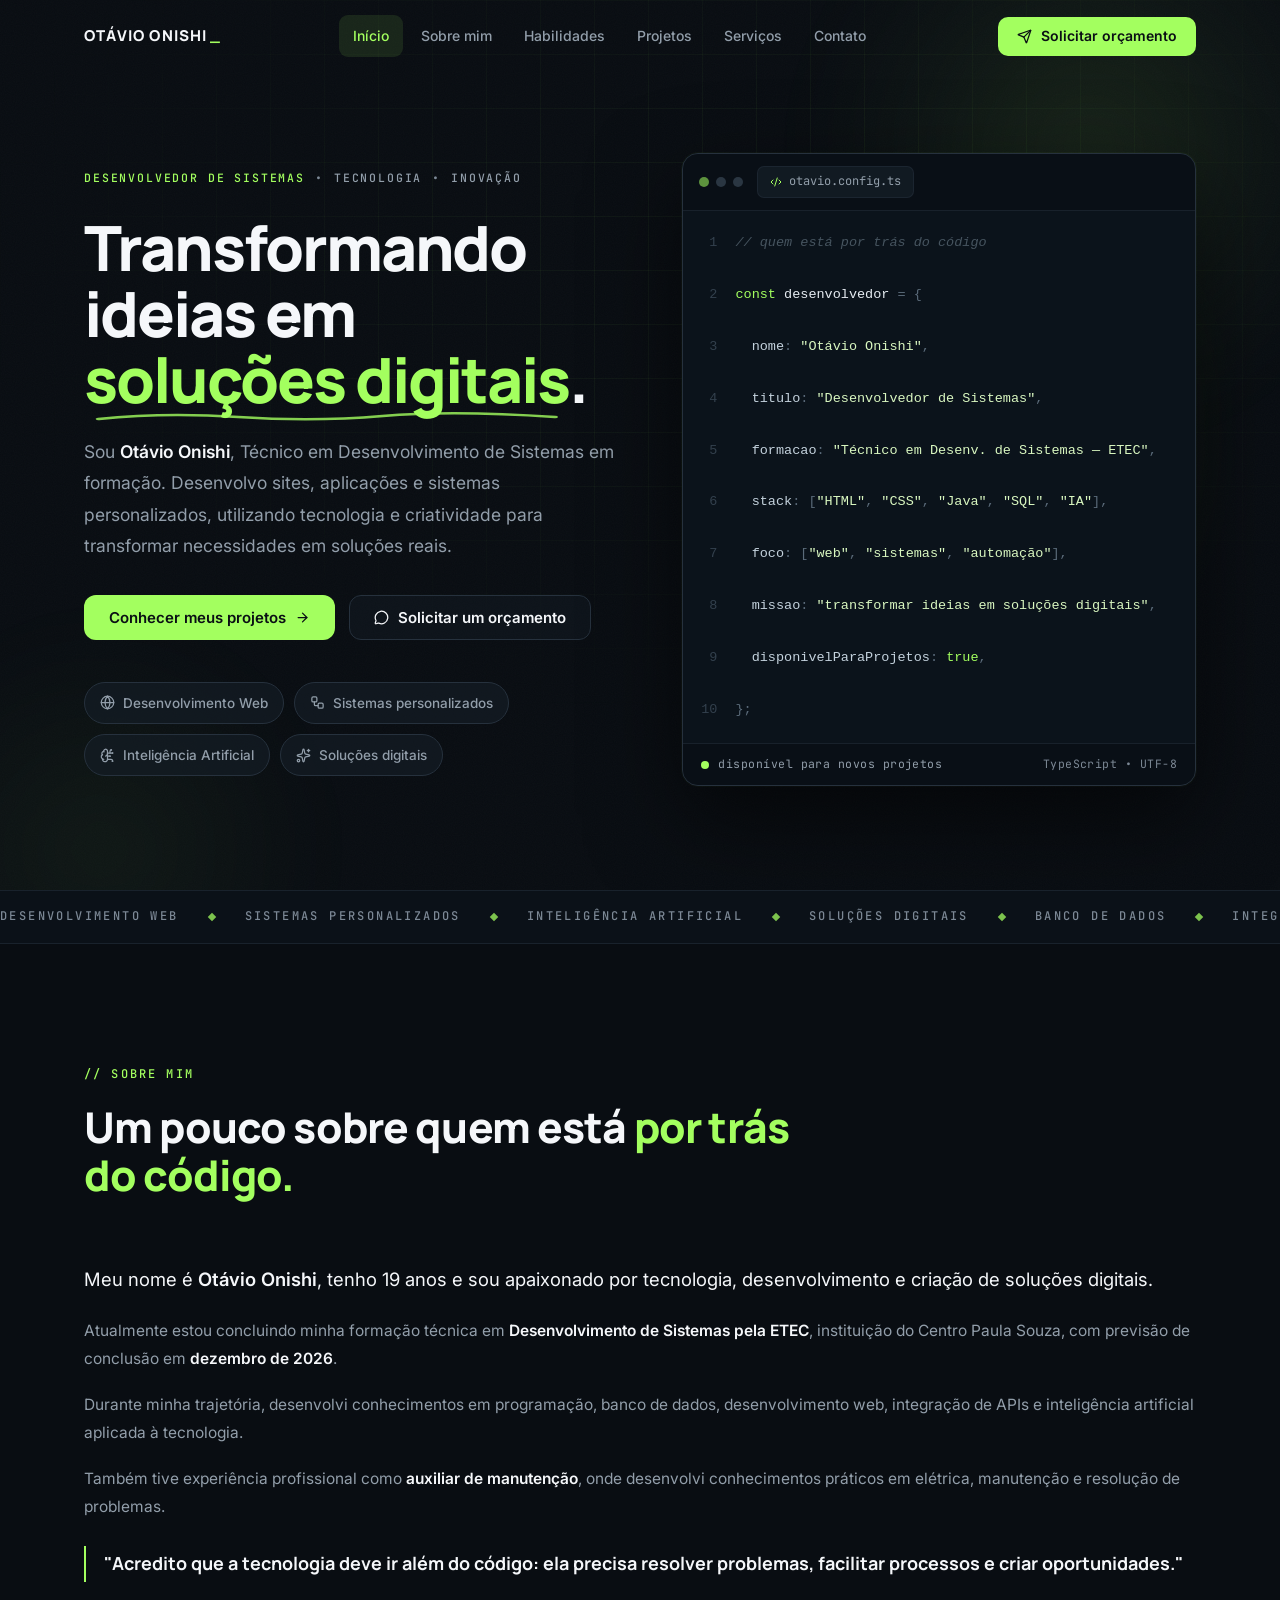
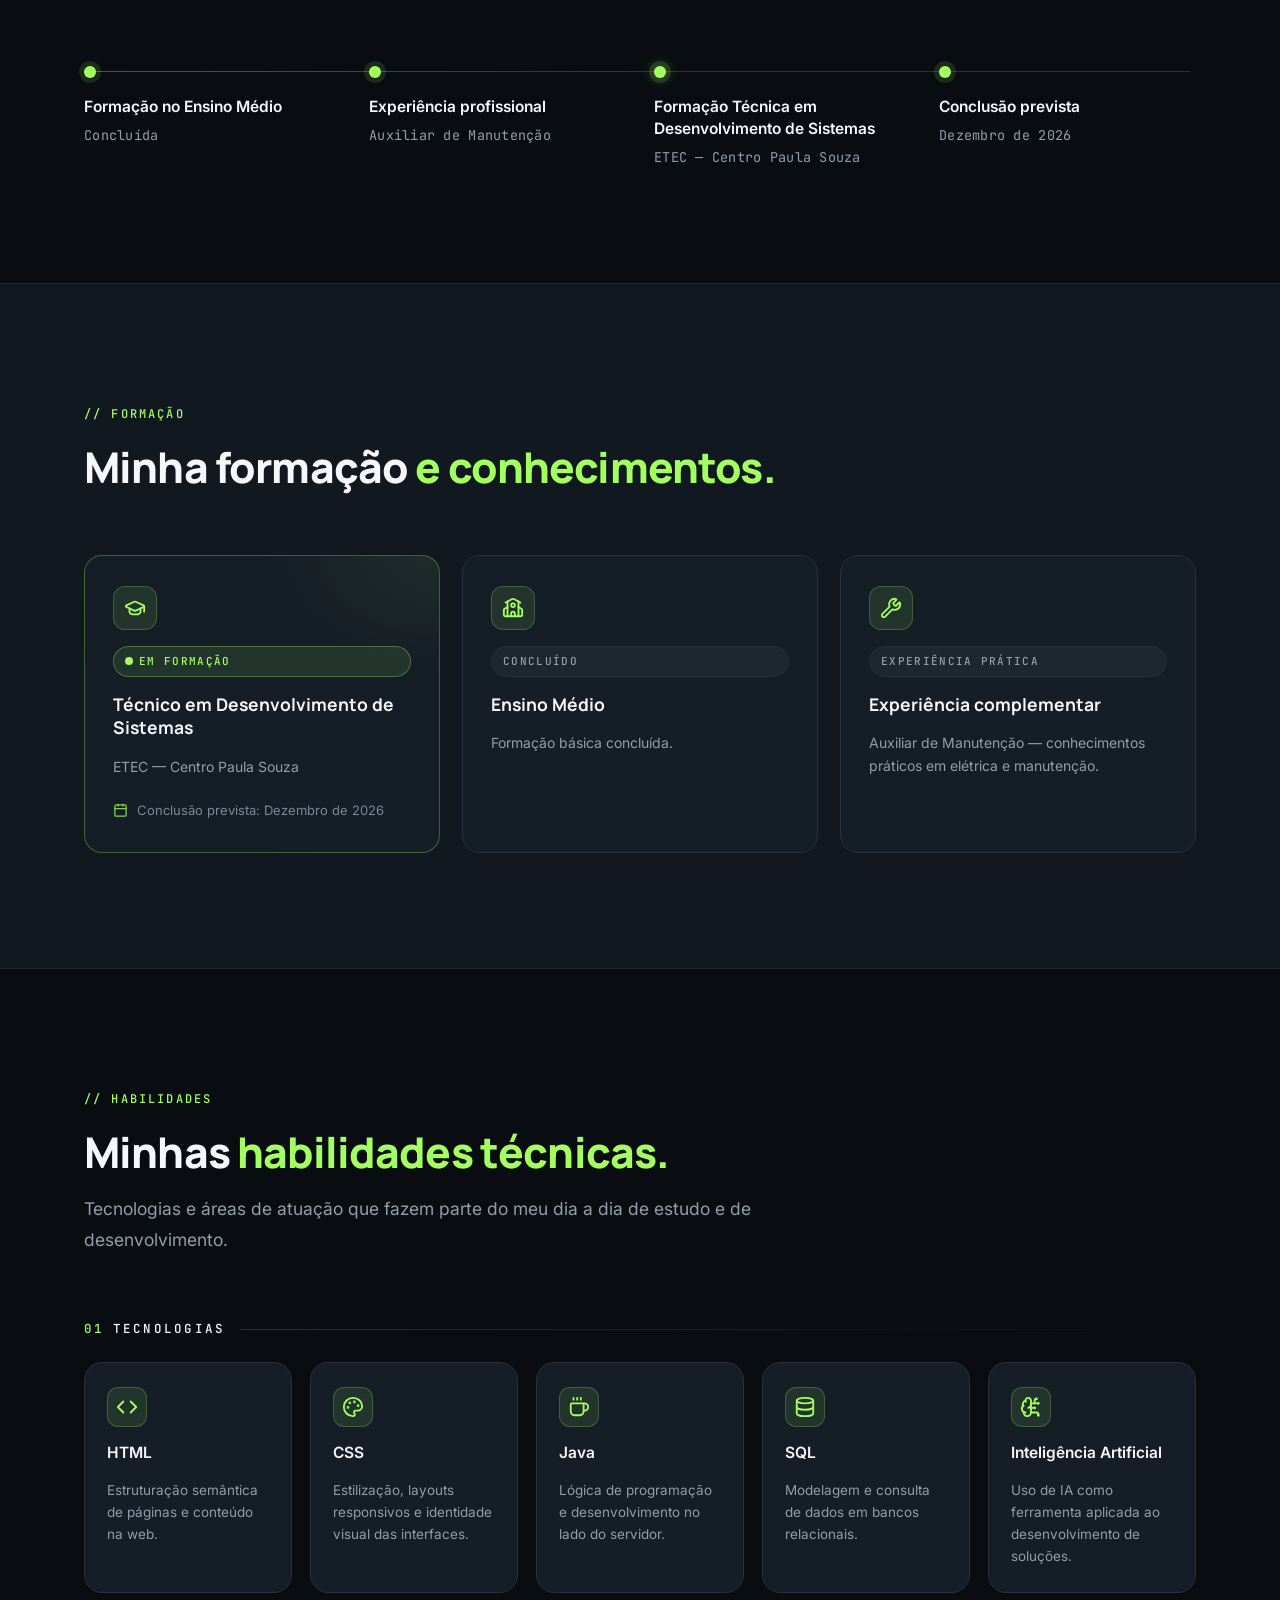
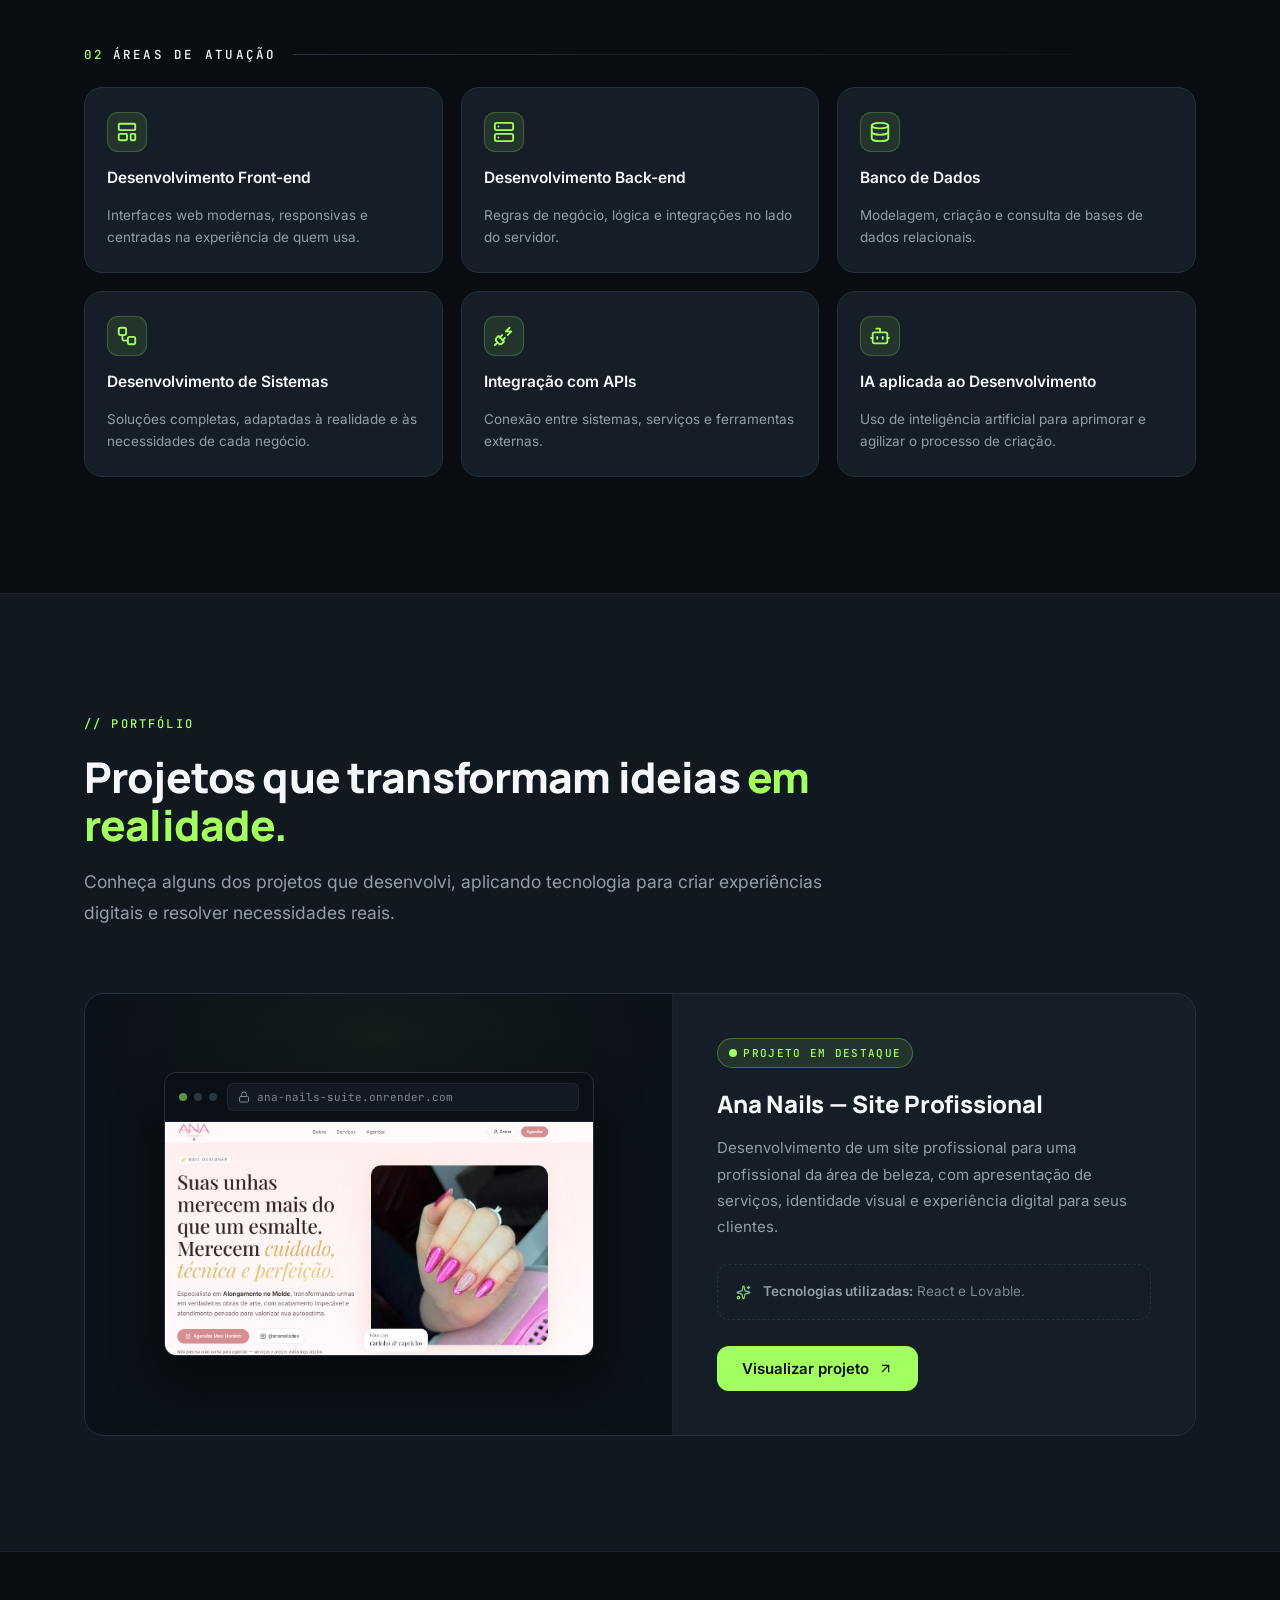
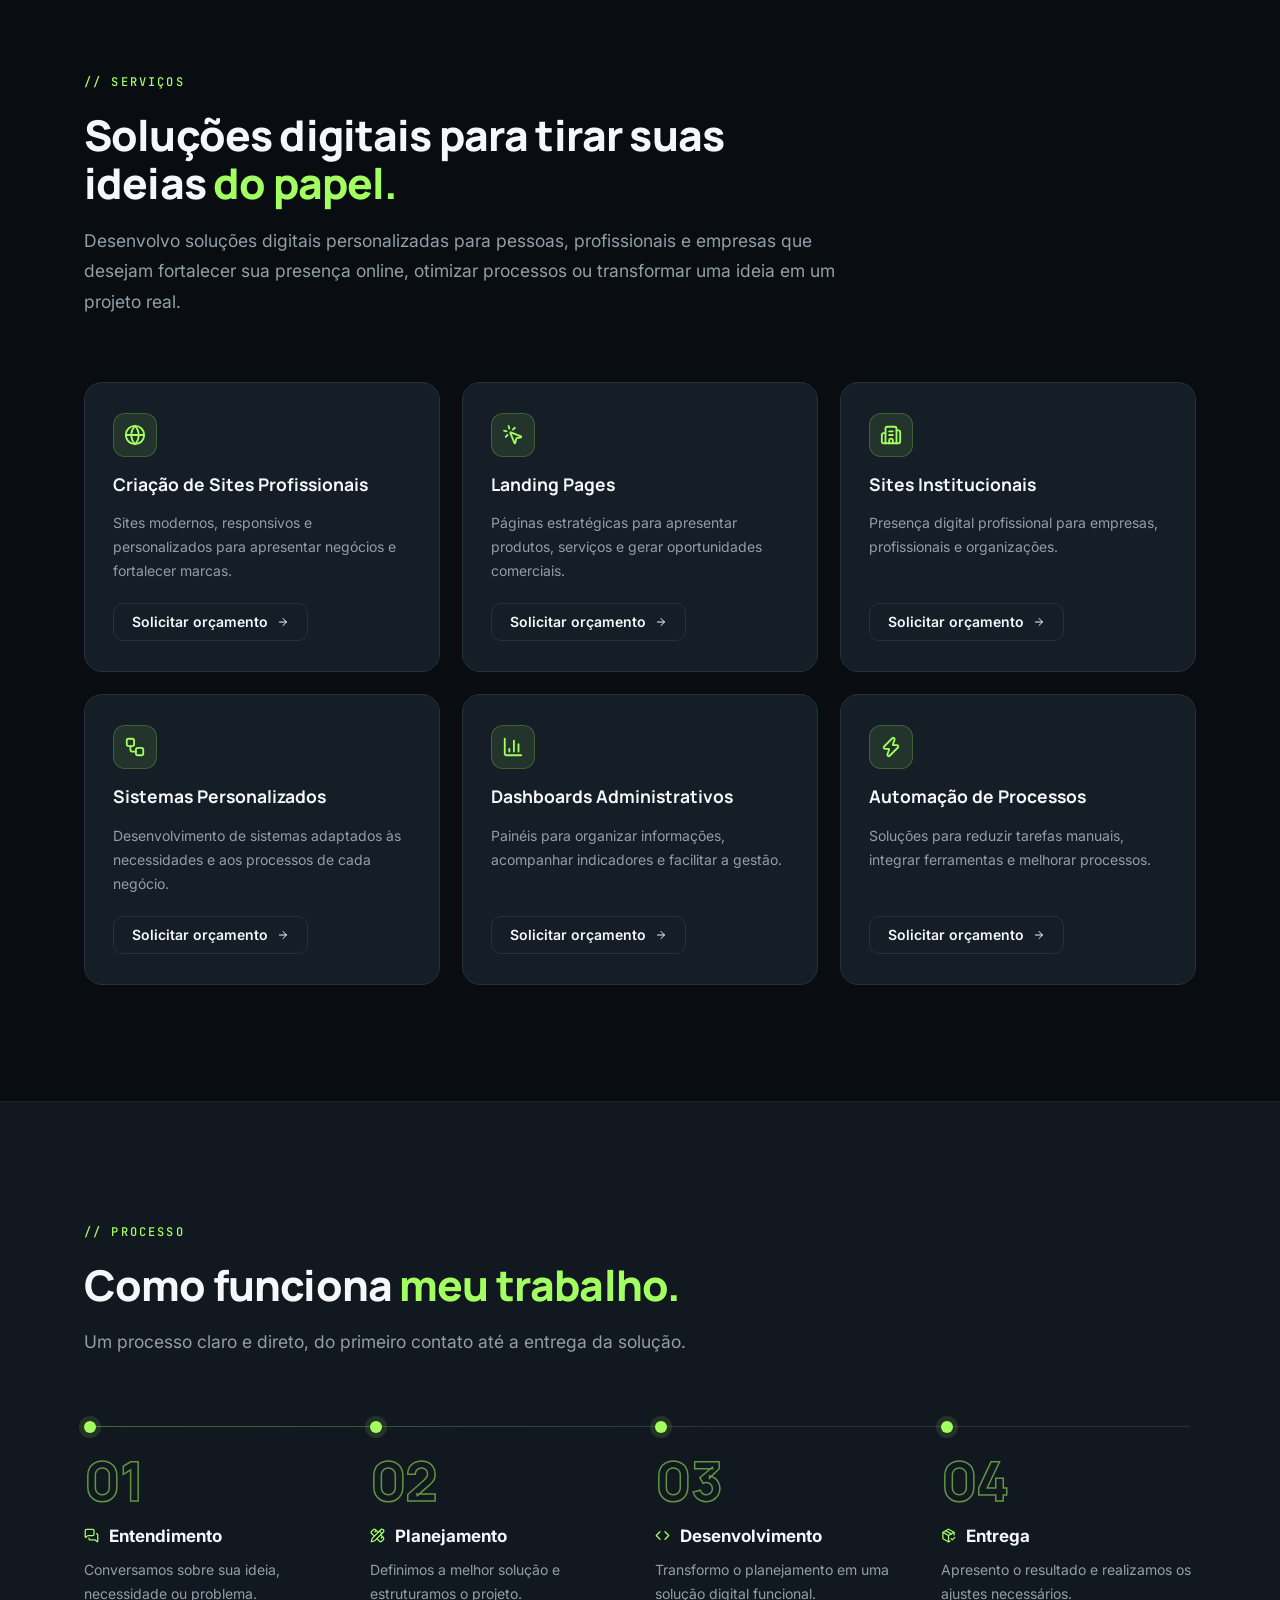
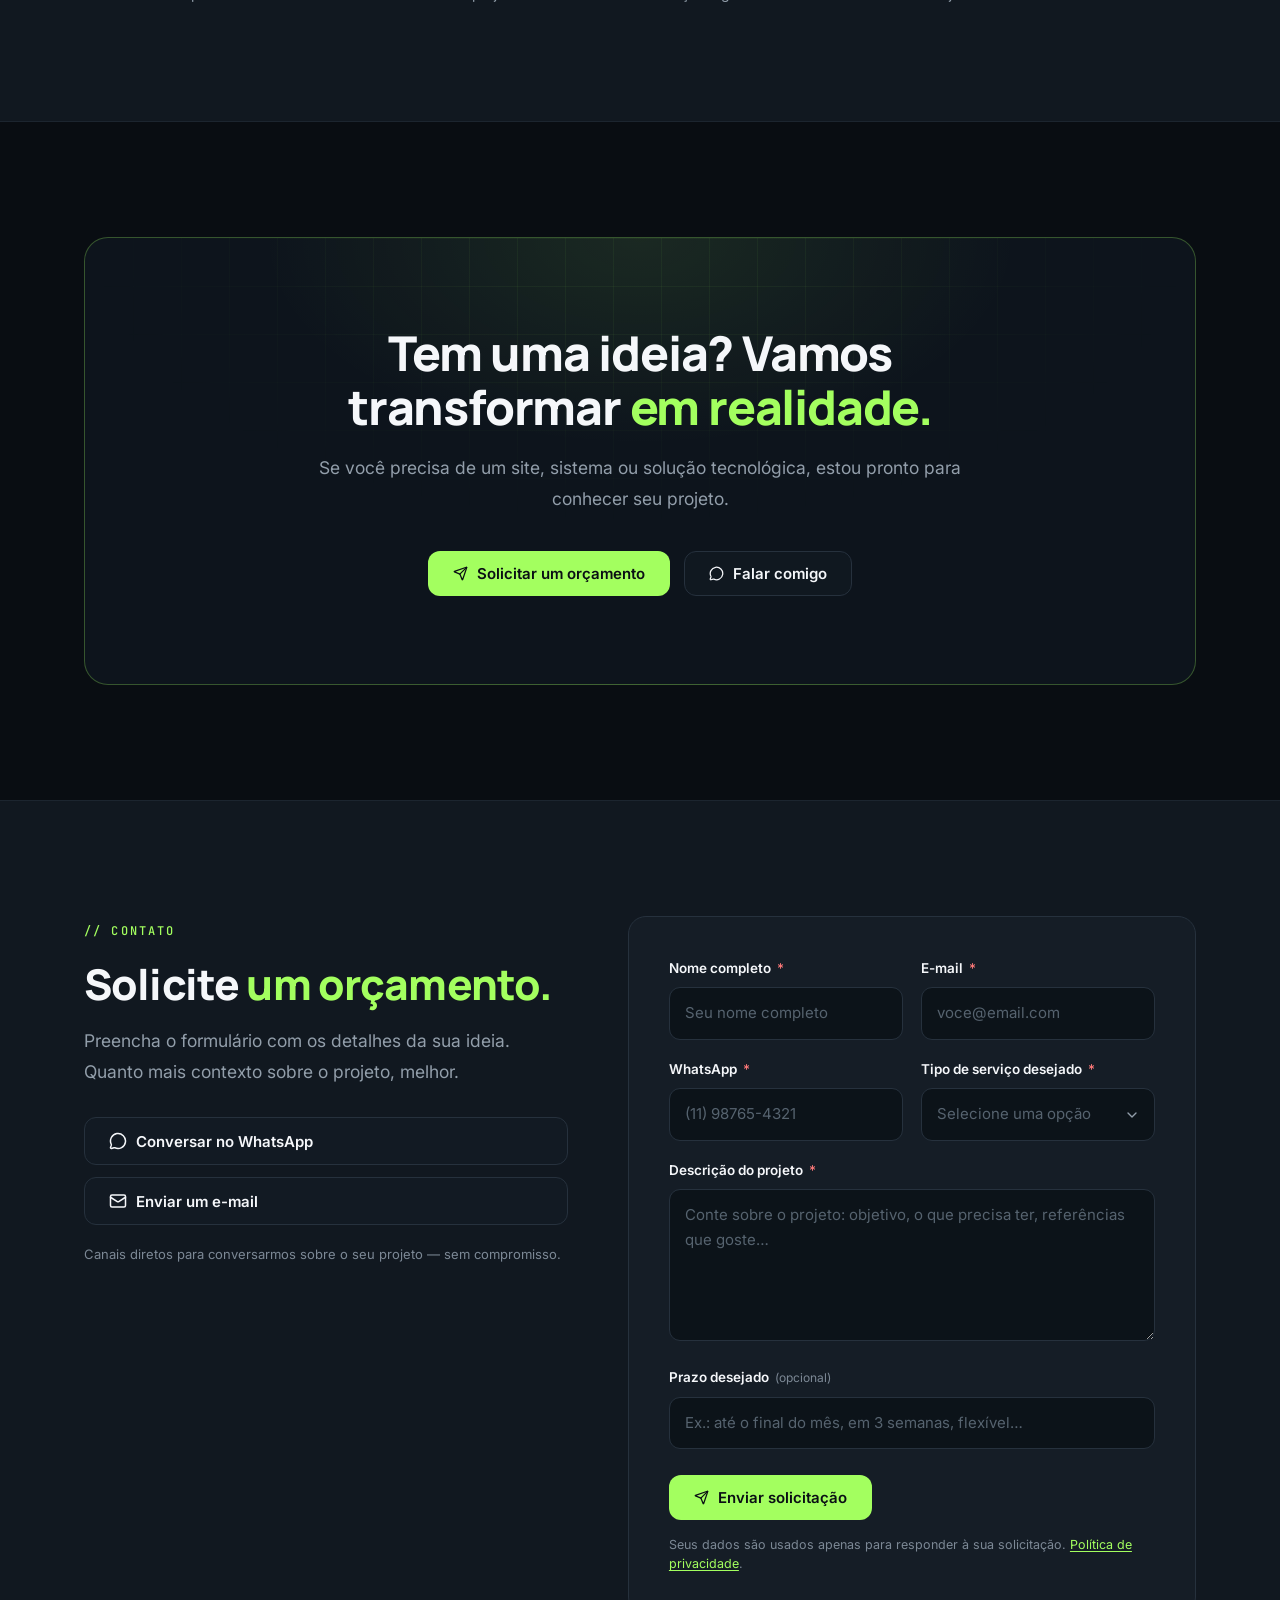
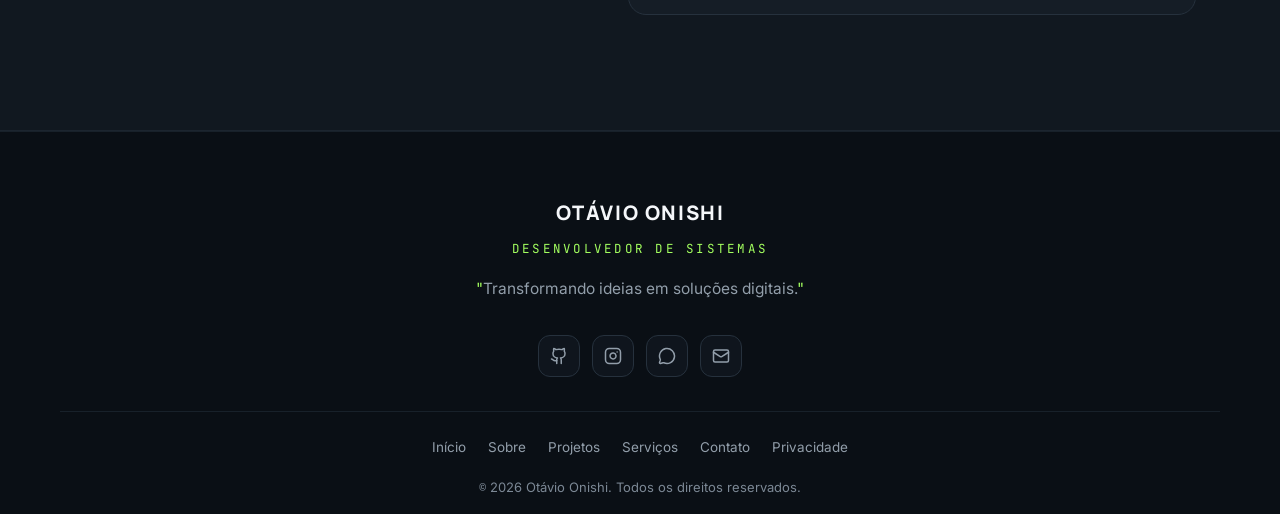
==== commit 5838eec8: "Remove bloco de foto de perfil da seção sobre mim" ====
--- a/index.html
+++ b/index.html
@@ -229,36 +229,12 @@
           <h2 class="title">Um pouco sobre quem está <span class="ac">por trás do código.</span></h2>
         </div>
 
-        <div class="about-grid">
-          <!-- Foto profissional: coloque o arquivo em assets/img/foto-perfil.jpg
-               (proporção 4:5, ~800px de largura). Enquanto ele não existir,
-               o espaço reservado aparece no lugar. -->
-          <div class="photo-frame" data-reveal>
-            <span class="corner tl" aria-hidden="true"></span>
-            <span class="corner tr" aria-hidden="true"></span>
-            <span class="corner bl" aria-hidden="true"></span>
-            <span class="corner br" aria-hidden="true"></span>
-
-            <img class="photo-img" id="profile-photo" src="assets/img/foto-perfil.jpg"
-                 alt="Retrato de Otávio Onishi" width="800" height="1000"
-                 loading="lazy" decoding="async" />
-
-            <div class="photo-inner" id="photo-fallback" aria-hidden="true">
-              <div class="icon-box"><span data-icon="user-round" class="ic-lg"></span></div>
-              <h3>Fotografia profissional</h3>
-              <p>Adicione a foto em <code>assets/img/foto-perfil.jpg</code> (proporção 4:5).</p>
-            </div>
-
-            <span class="photo-tag"><span data-icon="image" class="ic-xs"></span>foto-perfil.jpg</span>
-          </div>
-
-          <div class="about-text" data-reveal>
-            <p class="lede">Meu nome é <strong>Otávio Onishi</strong>, tenho 19 anos e sou apaixonado por tecnologia, desenvolvimento e criação de soluções digitais.</p>
-            <p>Atualmente estou concluindo minha formação técnica em <strong>Desenvolvimento de Sistemas pela ETEC</strong>, instituição do Centro Paula Souza, com previsão de conclusão em <strong>dezembro de 2026</strong>.</p>
-            <p>Durante minha trajetória, desenvolvi conhecimentos em programação, banco de dados, desenvolvimento web, integração de APIs e inteligência artificial aplicada à tecnologia.</p>
-            <p>Também tive experiência profissional como <strong>auxiliar de manutenção</strong>, onde desenvolvi conhecimentos práticos em elétrica, manutenção e resolução de problemas.</p>
-            <div class="about-quote">"Acredito que a tecnologia deve ir além do código: ela precisa resolver problemas, facilitar processos e criar oportunidades."</div>
-          </div>
+        <div class="about-text" data-reveal>
+          <p class="lede">Meu nome é <strong>Otávio Onishi</strong>, tenho 19 anos e sou apaixonado por tecnologia, desenvolvimento e criação de soluções digitais.</p>
+          <p>Atualmente estou concluindo minha formação técnica em <strong>Desenvolvimento de Sistemas pela ETEC</strong>, instituição do Centro Paula Souza, com previsão de conclusão em <strong>dezembro de 2026</strong>.</p>
+          <p>Durante minha trajetória, desenvolvi conhecimentos em programação, banco de dados, desenvolvimento web, integração de APIs e inteligência artificial aplicada à tecnologia.</p>
+          <p>Também tive experiência profissional como <strong>auxiliar de manutenção</strong>, onde desenvolvi conhecimentos práticos em elétrica, manutenção e resolução de problemas.</p>
+          <div class="about-quote">"Acredito que a tecnologia deve ir além do código: ela precisa resolver problemas, facilitar processos e criar oportunidades."</div>
         </div>
 
         <ol class="timeline" aria-label="Linha do tempo da trajetória" data-reveal-group>
--- a/assets/css/sections.css
+++ b/assets/css/sections.css
@@ -225,50 +225,6 @@
 /* ============================================================
    SOBRE MIM
    ============================================================ */
-.about-grid {
-  display: grid; grid-template-columns: minmax(0, .82fr) minmax(0, 1.18fr);
-  gap: clamp(40px, 5vw, 72px); align-items: start;
-}
-.photo-frame {
-  position: relative;
-  aspect-ratio: 4 / 5;
-  border-radius: 20px;
-  background:
-    radial-gradient(ellipse 90% 60% at 50% 0%, rgba(163, 255, 95, .05), transparent 60%),
-    repeating-linear-gradient(-45deg, rgba(38, 49, 61, .16) 0 1px, transparent 1px 14px),
-    var(--card);
-  border: 1px solid var(--border);
-  display: grid; place-items: center;
-  overflow: hidden;
-}
-.corner { position: absolute; width: 24px; height: 24px; border-color: var(--accent); border-style: solid; border-width: 0; opacity: .85; z-index: 3; }
-.corner.tl { top: 16px; left: 16px; border-top-width: 2px; border-left-width: 2px; border-top-left-radius: 8px; }
-.corner.tr { top: 16px; right: 16px; border-top-width: 2px; border-right-width: 2px; border-top-right-radius: 8px; }
-.corner.bl { bottom: 16px; left: 16px; border-bottom-width: 2px; border-left-width: 2px; border-bottom-left-radius: 8px; }
-.corner.br { bottom: 16px; right: 16px; border-bottom-width: 2px; border-right-width: 2px; border-bottom-right-radius: 8px; }
-
-.photo-img {
-  position: absolute; inset: 0; z-index: 2;
-  width: 100%; height: 100%;
-  object-fit: cover; object-position: center 25%;
-  background: var(--card-deep);
-}
-.photo-inner { text-align: center; padding: 24px; max-width: 300px; display: grid; justify-items: center; gap: 12px; }
-.photo-inner code { font-family: var(--font-mono); font-size: 11.5px; color: var(--accent); }
-.photo-inner .icon-box { width: 56px; height: 56px; flex-basis: 56px; border-radius: 16px; }
-.photo-inner h3 { font-family: var(--font-display); font-size: 16px; font-weight: 700; }
-.photo-inner p { font-size: 13px; color: var(--muted); line-height: 1.6; }
-.photo-tag {
-  position: absolute; bottom: 18px; left: 18px;
-  z-index: 3;
-  font-family: var(--font-mono); font-size: 11px; color: var(--muted);
-  background: rgba(9, 13, 18, .75);
-  border: 1px solid var(--border-soft);
-  padding: 6px 11px; border-radius: 8px;
-  display: inline-flex; align-items: center; gap: 7px;
-}
-.photo-tag .ic-xs { color: var(--accent); }
-
 .about-text p { color: var(--muted); line-height: 1.8; margin-bottom: 18px; font-size: 15.5px; }
 .about-text p.lede { color: var(--text); font-size: clamp(16.5px, 1.8vw, 18.5px); line-height: 1.7; margin-bottom: 22px; }
 .about-text p strong { color: var(--text); font-weight: 600; }
--- a/assets/css/responsive.css
+++ b/assets/css/responsive.css
@@ -15,8 +15,6 @@
   .menu-btn { display: grid; }
   .hero-grid { grid-template-columns: minmax(0, 1fr); gap: 52px; }
   .editor-wrap { max-width: 620px; }
-  .about-grid { grid-template-columns: minmax(0, 1fr); }
-  .photo-frame { max-width: 430px; width: 100%; margin-inline: auto; }
   .formation-grid { grid-template-columns: minmax(0, 1fr); gap: 16px; }
   .services-grid { grid-template-columns: repeat(2, 1fr); }
   .process-grid { grid-template-columns: repeat(2, minmax(0, 1fr)); gap: 34px 28px; }
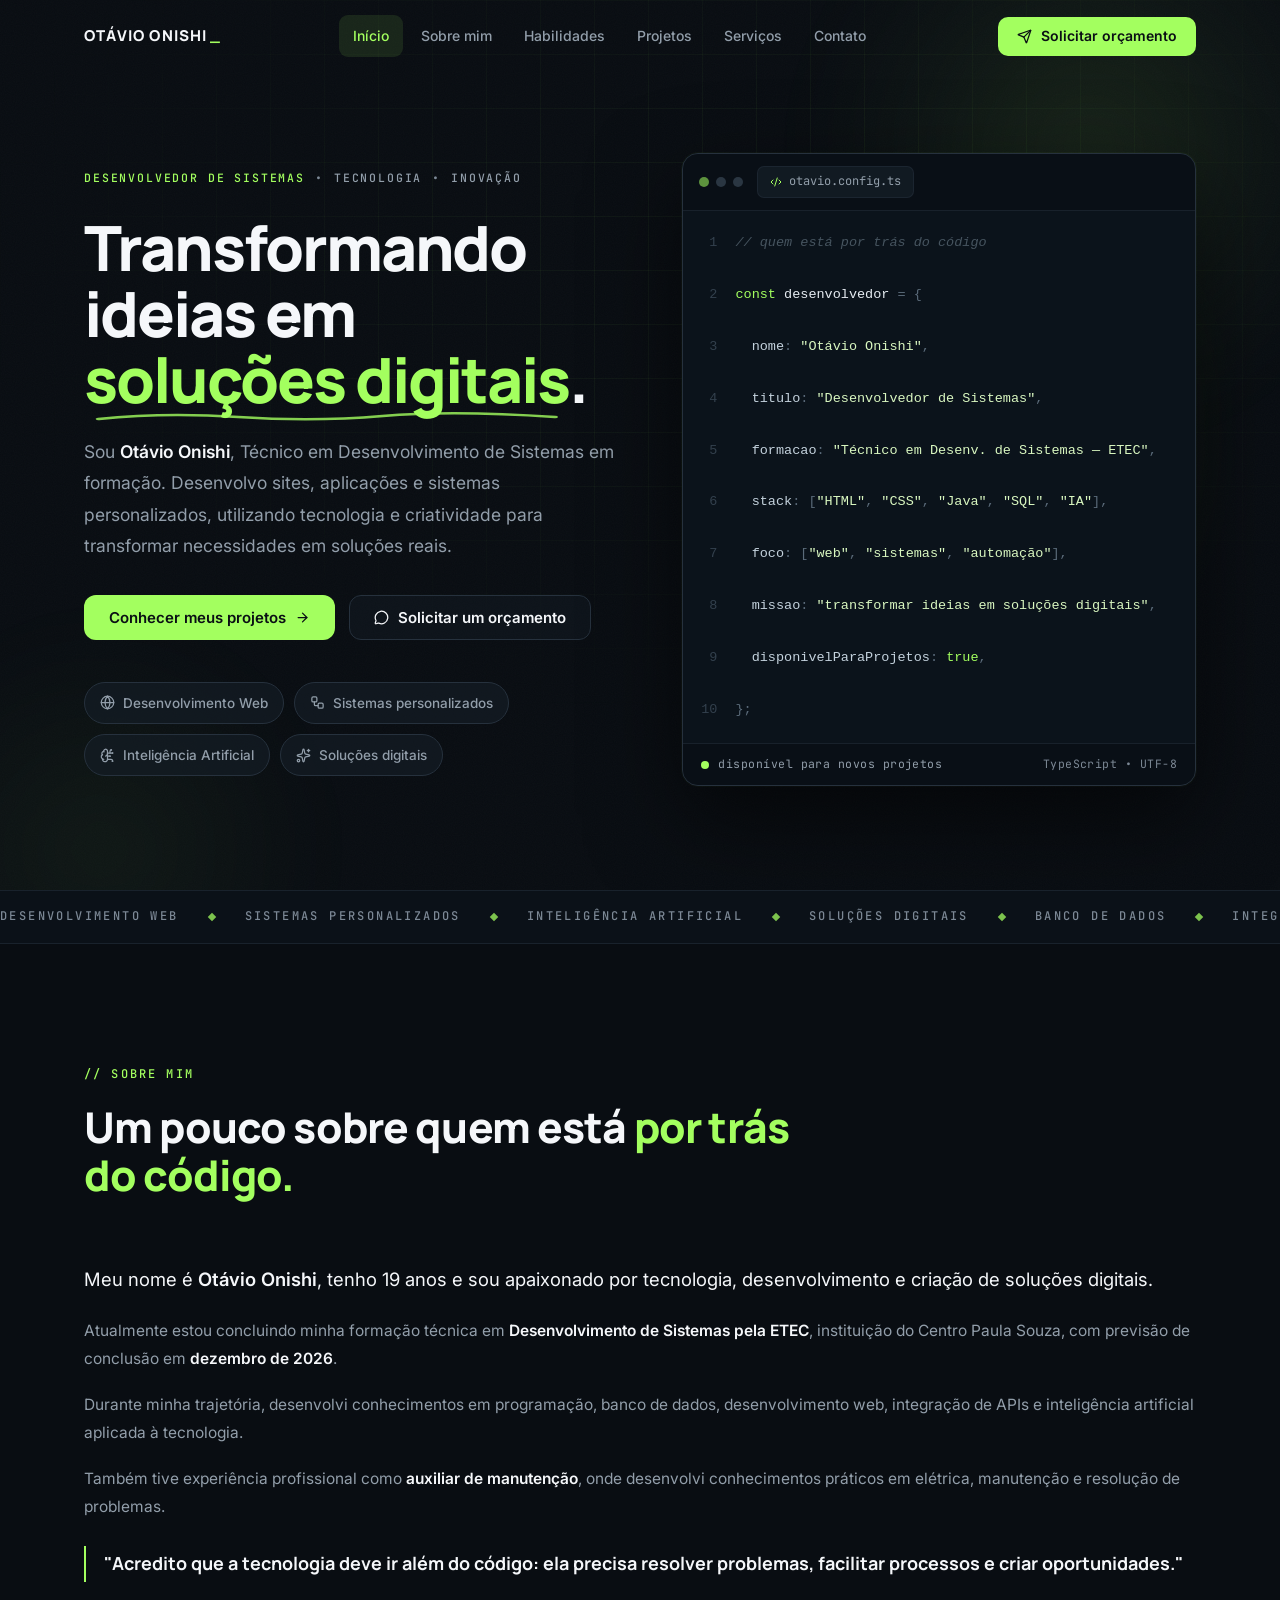
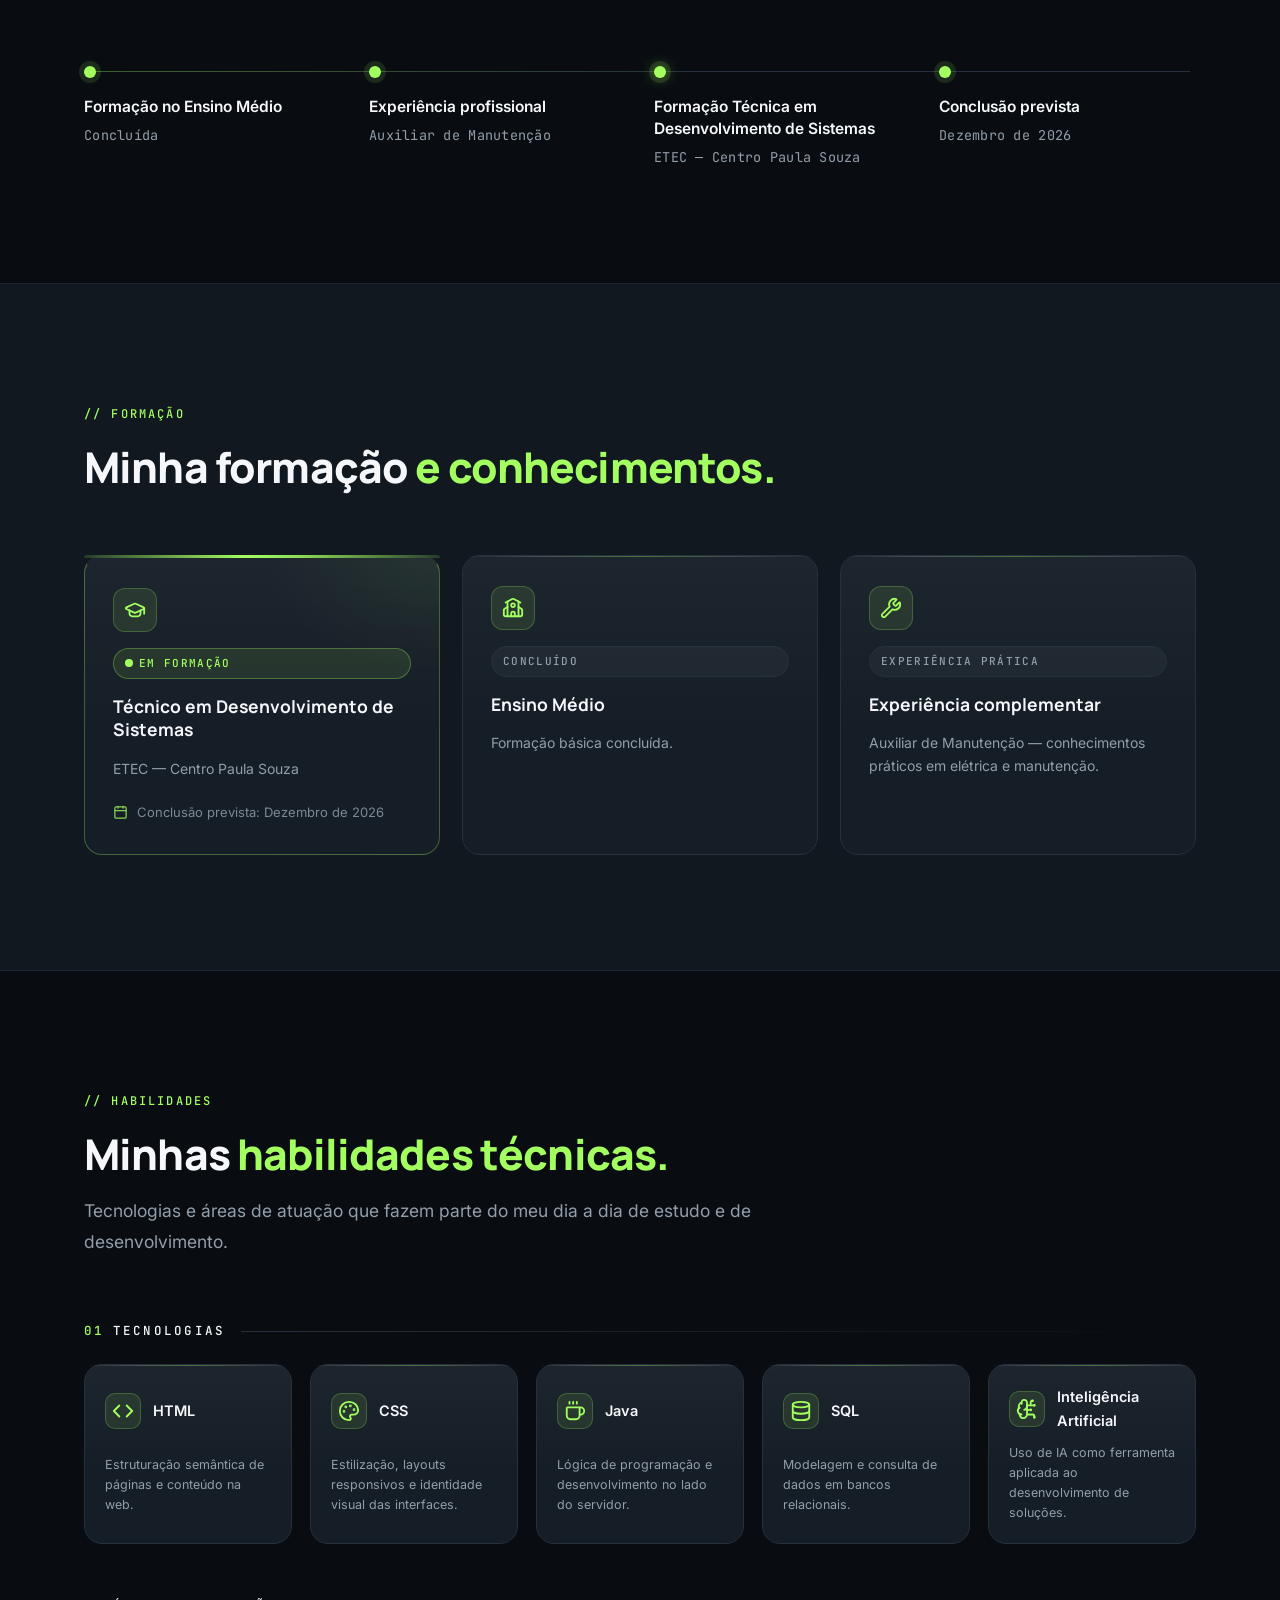
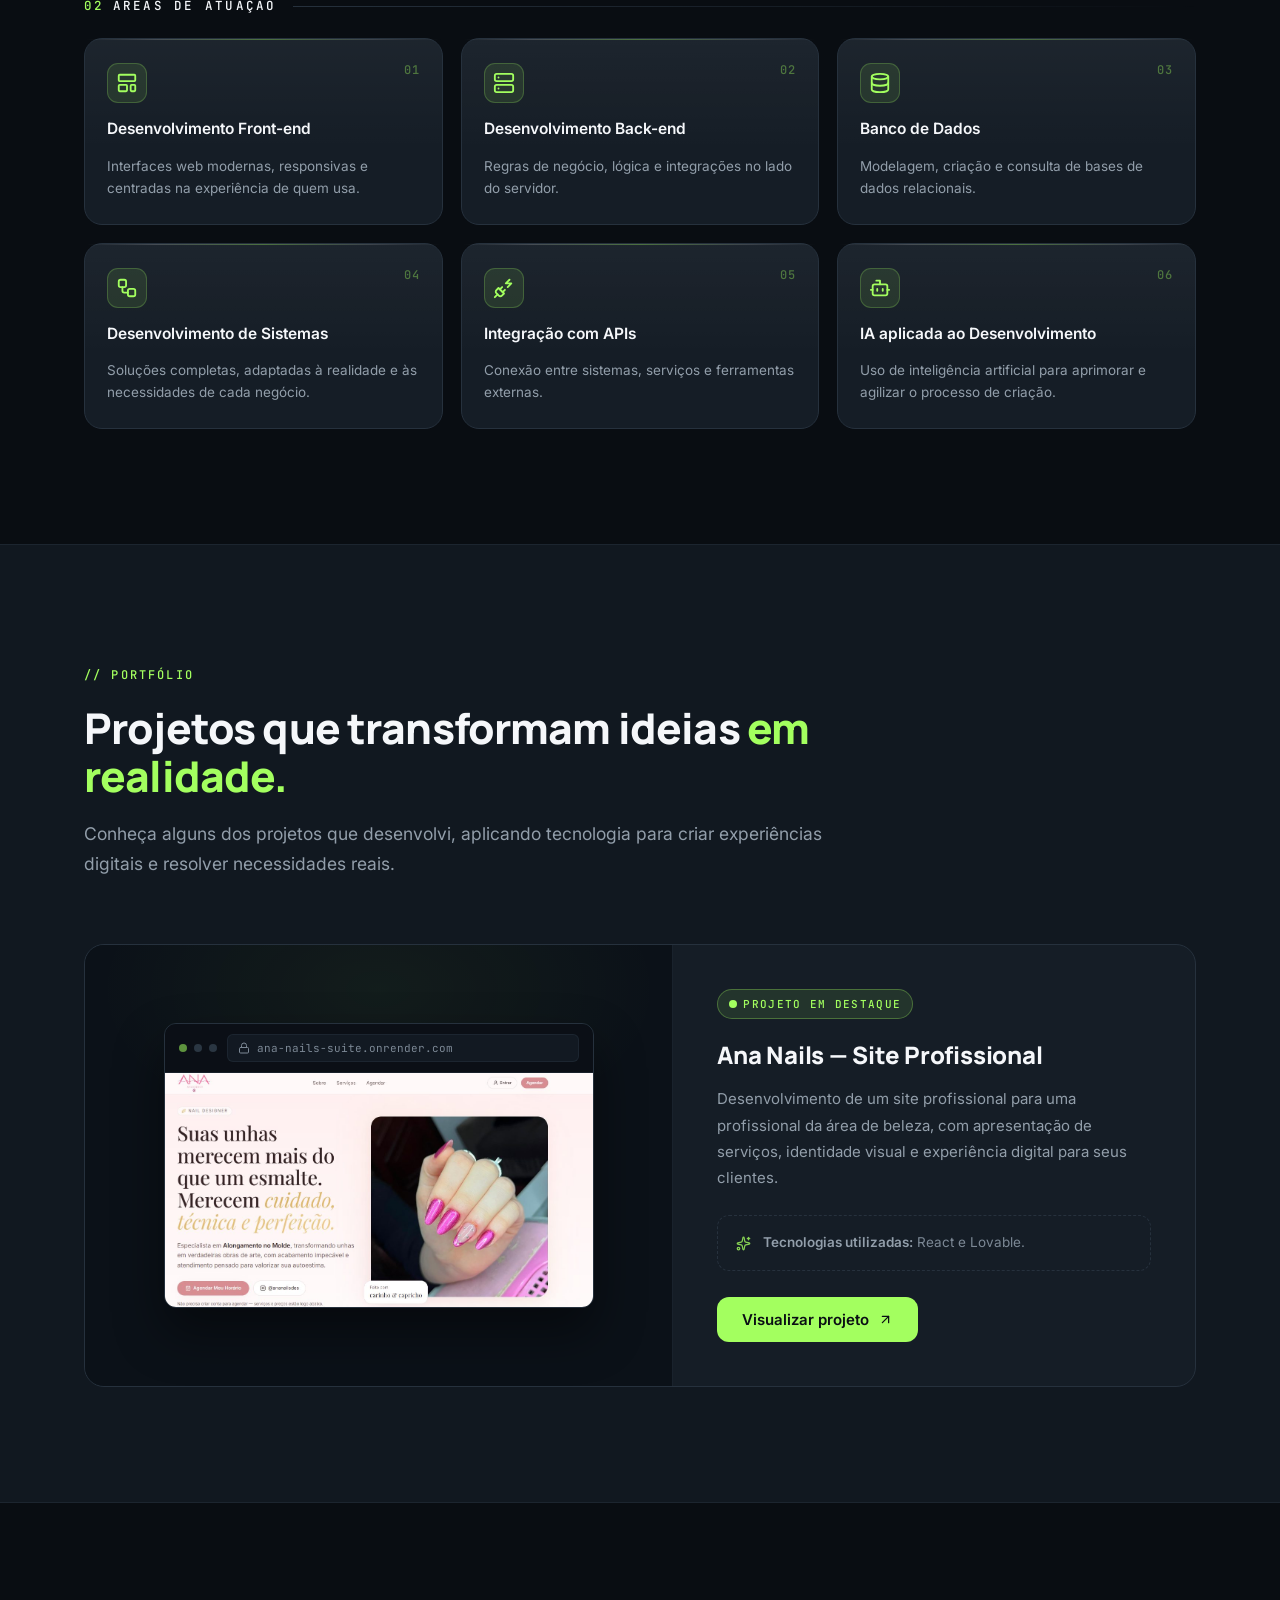
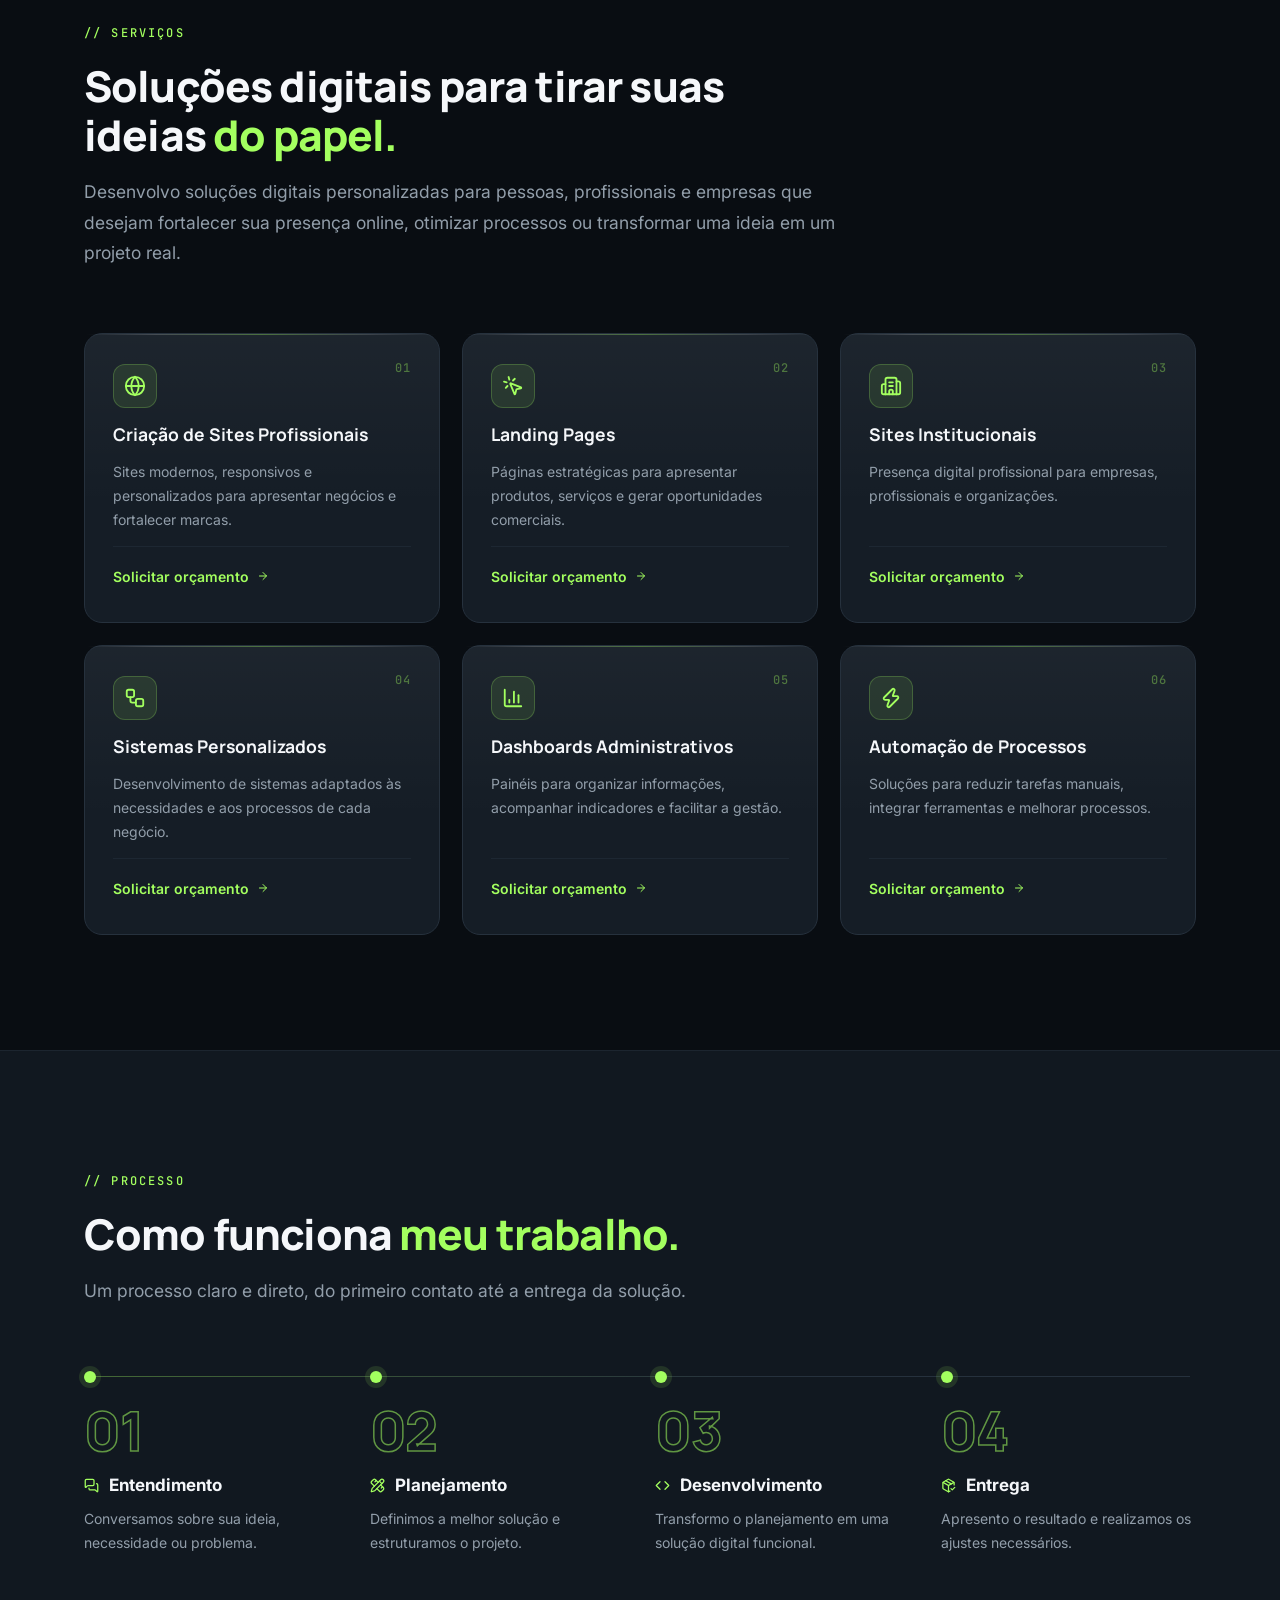
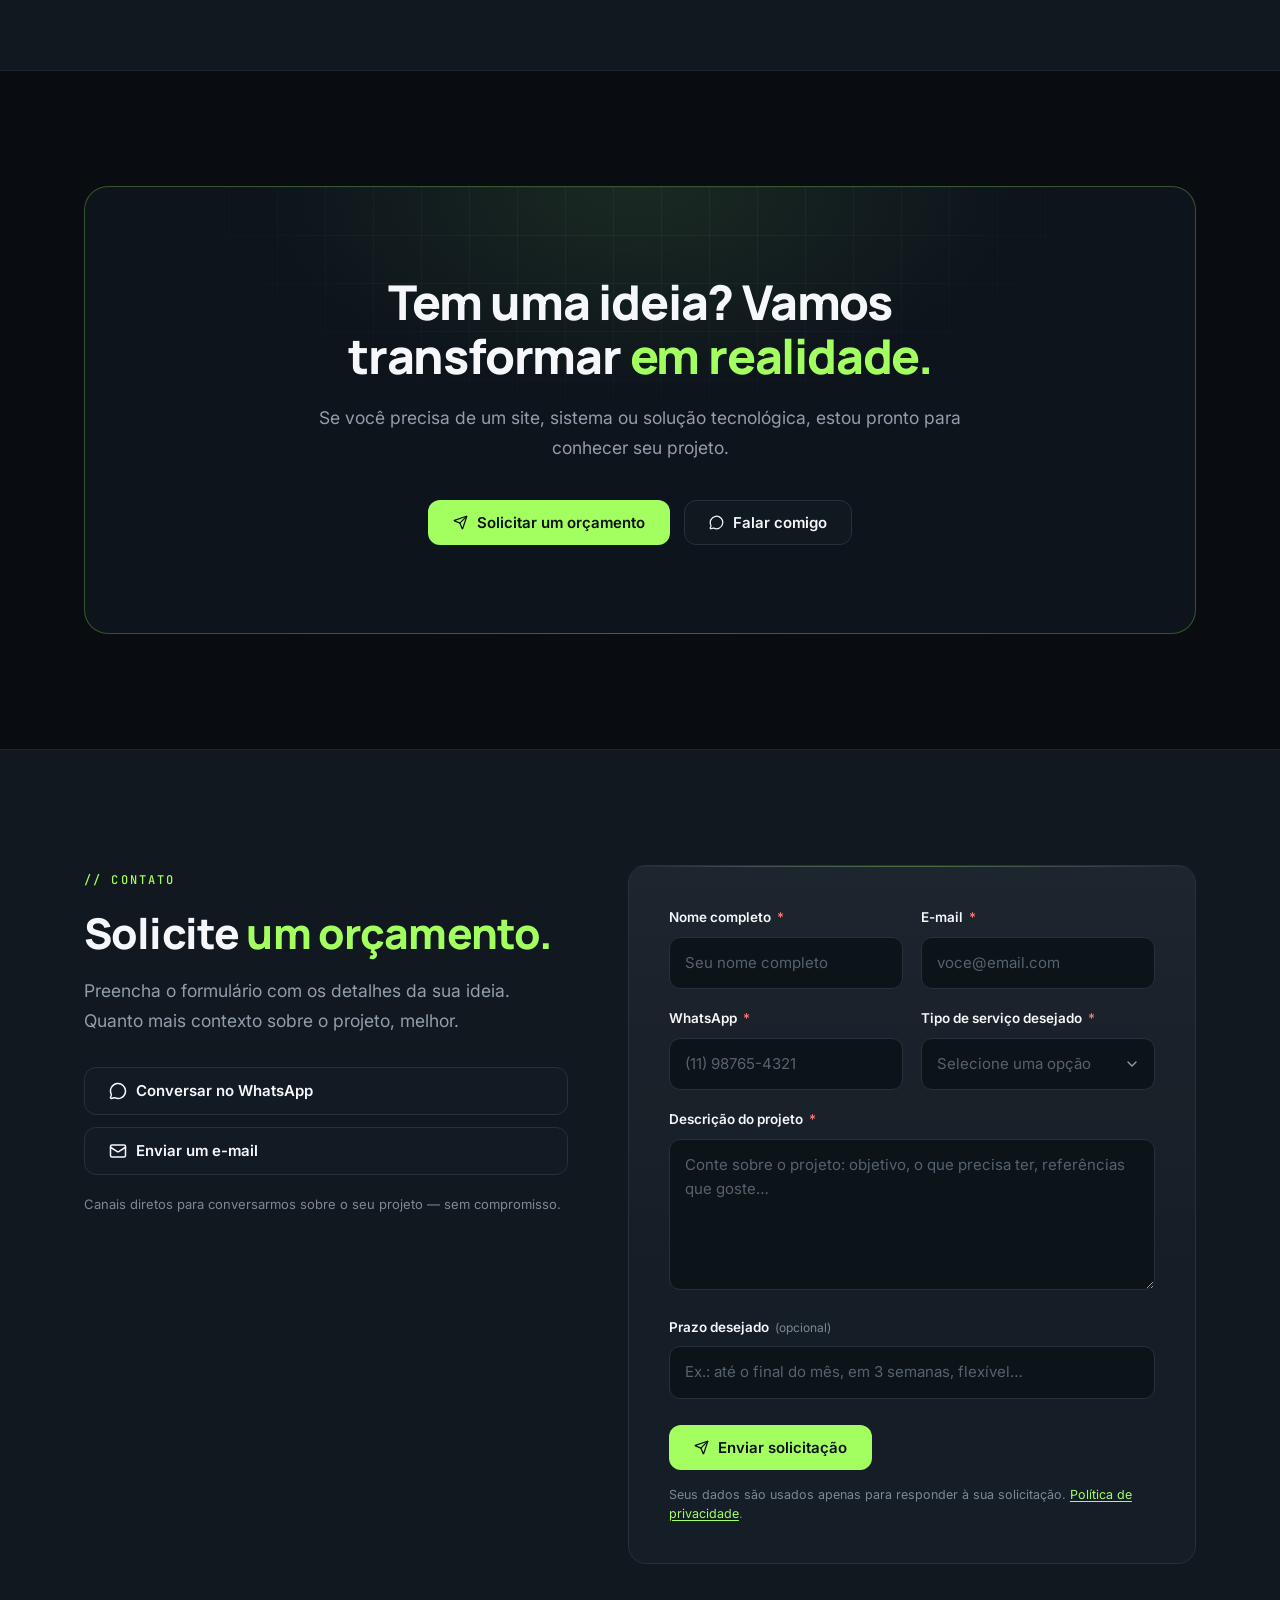
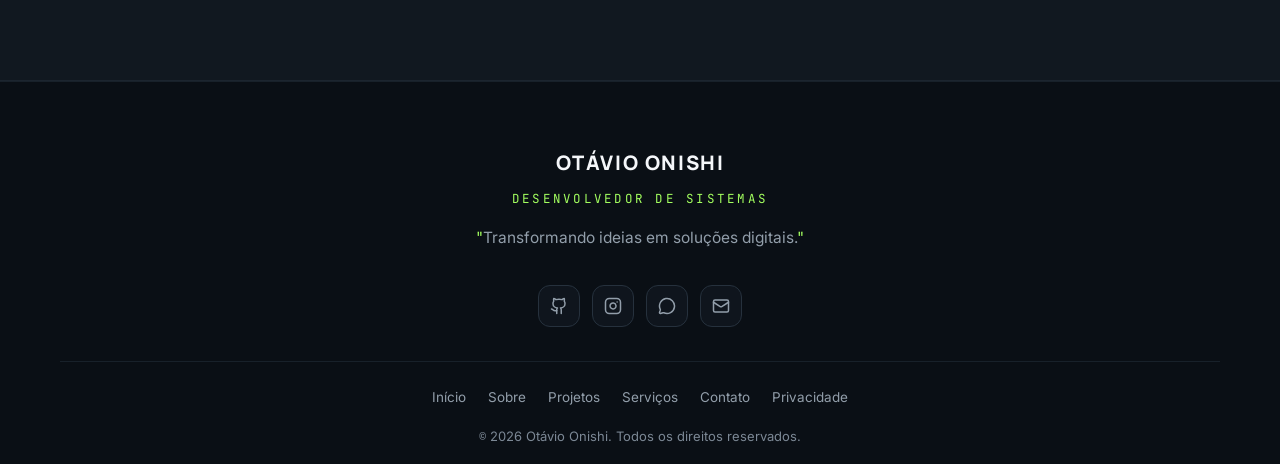
==== commit 27c91fcf: "Refina cards, spotlight, numeração e animações do portfólio" ====
--- a/index.html
+++ b/index.html
@@ -445,42 +445,42 @@
             <div class="icon-box"><span data-icon="globe" class="ic-lg"></span></div>
             <h3>Criação de Sites Profissionais</h3>
             <p>Sites modernos, responsivos e personalizados para apresentar negócios e fortalecer marcas.</p>
-            <a href="#contato" class="btn btn-ghost btn-sm js-orcamento" data-service="site-profissional">Solicitar orçamento<span data-icon="arrow-right" class="ic-xs"></span></a>
+            <a href="#contato" class="service-cta js-orcamento" data-service="site-profissional">Solicitar orçamento<span data-icon="arrow-right" class="ic-xs service-cta-arrow"></span></a>
           </article>
 
           <article class="card lift service-card">
             <div class="icon-box"><span data-icon="mouse-pointer-click" class="ic-lg"></span></div>
             <h3>Landing Pages</h3>
             <p>Páginas estratégicas para apresentar produtos, serviços e gerar oportunidades comerciais.</p>
-            <a href="#contato" class="btn btn-ghost btn-sm js-orcamento" data-service="landing-page">Solicitar orçamento<span data-icon="arrow-right" class="ic-xs"></span></a>
+            <a href="#contato" class="service-cta js-orcamento" data-service="landing-page">Solicitar orçamento<span data-icon="arrow-right" class="ic-xs service-cta-arrow"></span></a>
           </article>
 
           <article class="card lift service-card">
             <div class="icon-box"><span data-icon="building-2" class="ic-lg"></span></div>
             <h3>Sites Institucionais</h3>
             <p>Presença digital profissional para empresas, profissionais e organizações.</p>
-            <a href="#contato" class="btn btn-ghost btn-sm js-orcamento" data-service="site-institucional">Solicitar orçamento<span data-icon="arrow-right" class="ic-xs"></span></a>
+            <a href="#contato" class="service-cta js-orcamento" data-service="site-institucional">Solicitar orçamento<span data-icon="arrow-right" class="ic-xs service-cta-arrow"></span></a>
           </article>
 
           <article class="card lift service-card">
             <div class="icon-box"><span data-icon="workflow" class="ic-lg"></span></div>
             <h3>Sistemas Personalizados</h3>
             <p>Desenvolvimento de sistemas adaptados às necessidades e aos processos de cada negócio.</p>
-            <a href="#contato" class="btn btn-ghost btn-sm js-orcamento" data-service="sistema-personalizado">Solicitar orçamento<span data-icon="arrow-right" class="ic-xs"></span></a>
+            <a href="#contato" class="service-cta js-orcamento" data-service="sistema-personalizado">Solicitar orçamento<span data-icon="arrow-right" class="ic-xs service-cta-arrow"></span></a>
           </article>
 
           <article class="card lift service-card">
             <div class="icon-box"><span data-icon="chart-column" class="ic-lg"></span></div>
             <h3>Dashboards Administrativos</h3>
             <p>Painéis para organizar informações, acompanhar indicadores e facilitar a gestão.</p>
-            <a href="#contato" class="btn btn-ghost btn-sm js-orcamento" data-service="dashboard">Solicitar orçamento<span data-icon="arrow-right" class="ic-xs"></span></a>
+            <a href="#contato" class="service-cta js-orcamento" data-service="dashboard">Solicitar orçamento<span data-icon="arrow-right" class="ic-xs service-cta-arrow"></span></a>
           </article>
 
           <article class="card lift service-card">
             <div class="icon-box"><span data-icon="zap" class="ic-lg"></span></div>
             <h3>Automação de Processos</h3>
             <p>Soluções para reduzir tarefas manuais, integrar ferramentas e melhorar processos.</p>
-            <a href="#contato" class="btn btn-ghost btn-sm js-orcamento" data-service="automacao">Solicitar orçamento<span data-icon="arrow-right" class="ic-xs"></span></a>
+            <a href="#contato" class="service-cta js-orcamento" data-service="automacao">Solicitar orçamento<span data-icon="arrow-right" class="ic-xs service-cta-arrow"></span></a>
           </article>
         </div>
       </div>
--- a/assets/css/base.css
+++ b/assets/css/base.css
@@ -151,16 +151,50 @@
 
 /* ---------- Cards, chips e ícones ---------- */
 .card {
-  background: var(--card);
+  position: relative;
+  background:
+    linear-gradient(180deg, rgba(255, 255, 255, .035), rgba(255, 255, 255, 0) 60%),
+    var(--card);
   border: 1px solid var(--border);
   border-radius: var(--radius);
 }
-.lift { transition: transform .35s var(--ease), border-color .35s var(--ease), box-shadow .35s var(--ease); }
-.lift:hover {
+/* Reflexo de luz na borda superior */
+.card::before {
+  content: "";
+  position: absolute; top: 0; left: 0; right: 0; height: 1px;
+  border-radius: inherit;
+  pointer-events: none;
+  background: linear-gradient(90deg,
+    transparent,
+    rgba(255, 255, 255, .18) 20%,
+    rgba(163, 255, 95, .35) 50%,
+    rgba(255, 255, 255, .14) 80%,
+    transparent);
+  z-index: 1;
+}
+.lift {
+  position: relative;
+  z-index: 0; /* cria stacking context: o spotlight fica acima do fundo e abaixo do texto */
+  transition: transform .35s var(--ease), border-color .35s var(--ease), box-shadow .35s var(--ease);
+}
+/* Spotlight que segue o cursor (--mx/--my definidos no JS) */
+.lift::after {
+  content: "";
+  position: absolute; inset: 0;
+  border-radius: inherit;
+  pointer-events: none;
+  background: radial-gradient(260px circle at var(--mx, 50%) var(--my, 50%),
+    rgba(163, 255, 95, .09), transparent 70%);
+  opacity: 0;
+  transition: opacity .35s var(--ease);
+  z-index: -1;
+}
+.lift:hover, .lift:focus-within {
   transform: translateY(-4px);
   border-color: var(--accent-line);
-  box-shadow: 0 22px 44px rgba(0, 0, 0, .38);
-}
+  box-shadow: 0 22px 44px rgba(0, 0, 0, .38), 0 0 28px rgba(163, 255, 95, .06);
+}
+.lift:hover::after, .lift:focus-within::after { opacity: 1; }
 .icon-box {
   width: 44px; height: 44px; flex: 0 0 44px;
   display: grid; place-items: center;
@@ -168,6 +202,12 @@
   background: var(--accent-soft);
   border: 1px solid rgba(163, 255, 95, .22);
   color: var(--accent);
+  transition: transform .35s var(--ease), background-color .35s var(--ease), box-shadow .35s var(--ease);
+}
+.lift:hover .icon-box, .lift:focus-within .icon-box {
+  transform: scale(1.08);
+  background: rgba(163, 255, 95, .16);
+  box-shadow: 0 0 22px rgba(163, 255, 95, .28);
 }
 .chip {
   display: inline-flex; align-items: center; gap: 8px;
--- a/assets/css/sections.css
+++ b/assets/css/sections.css
@@ -264,9 +264,22 @@
 .f-card .meta .ic-sm { color: var(--accent); opacity: .8; }
 .f-card-accent {
   background:
+    linear-gradient(180deg, rgba(255, 255, 255, .035), rgba(255, 255, 255, 0) 60%),
     radial-gradient(ellipse 90% 70% at 100% 0%, rgba(163, 255, 95, .07), transparent 55%),
     var(--card);
   border-color: rgba(163, 255, 95, .3);
+  border-top: 3px solid transparent;
+}
+/* Borda superior de 3px em degradê verde (sobre a borda transparente) */
+.f-card-accent::before {
+  top: -3px; left: -1px; right: -1px; height: 3px;
+  border-radius: var(--radius) var(--radius) 0 0;
+  background: linear-gradient(90deg,
+    rgba(163, 255, 95, .15),
+    var(--accent) 45%,
+    rgba(163, 255, 95, .85) 60%,
+    rgba(163, 255, 95, .15));
+  z-index: 2;
 }
 
 /* ============================================================
@@ -281,11 +294,36 @@
 .skills-sub::after { content: ""; height: 1px; flex: 1; background: linear-gradient(90deg, var(--border), transparent); }
 .skills-sub span { color: var(--accent); margin-right: -8px; }
 .skills-tech { display: grid; grid-template-columns: repeat(5, 1fr); gap: 18px; margin-bottom: 52px; }
-.skills-areas { display: grid; grid-template-columns: repeat(3, 1fr); gap: 18px; }
+.skills-areas { display: grid; grid-template-columns: repeat(3, 1fr); gap: 18px; counter-reset: n; }
 .skill-card { padding: 24px 22px; display: flex; flex-direction: column; gap: 13px; }
 .skill-card h3 { font-size: 15.5px; font-weight: 600; }
 .skill-card p { font-size: 13.5px; color: var(--muted); line-height: 1.65; }
 .skill-card .icon-box { width: 40px; height: 40px; flex-basis: 40px; border-radius: 11px; }
+
+/* Tecnologias: ícone + nome lado a lado, descrição abaixo em largura total */
+.skills-tech .skill-card {
+  display: grid;
+  grid-template-columns: auto 1fr;
+  align-items: center;
+  column-gap: 12px;
+  row-gap: 10px;
+  padding: 20px;
+}
+.skills-tech .skill-card .icon-box { grid-column: 1; grid-row: 1; width: 36px; height: 36px; flex-basis: 36px; border-radius: 10px; }
+.skills-tech .skill-card h3 { grid-column: 2; grid-row: 1; font-size: 14.5px; }
+.skills-tech .skill-card p { grid-column: 1 / -1; grid-row: 2; font-size: 12.5px; line-height: 1.6; }
+
+/* Numeração discreta (01, 02, 03...) nas áreas de atuação */
+.skills-areas > .skill-card { counter-increment: n; }
+.skills-areas > .skill-card h3 { padding-right: 42px; }
+.skills-areas > .skill-card h3::before {
+  content: counter(n, decimal-leading-zero);
+  position: absolute; top: 22px; right: 22px;
+  font-family: var(--font-mono); font-size: 12px; font-weight: 500;
+  letter-spacing: .08em;
+  color: rgba(163, 255, 95, .38);
+  pointer-events: none;
+}
 
 /* ============================================================
    PROJETOS
@@ -356,11 +394,39 @@
 /* ============================================================
    SERVIÇOS
    ============================================================ */
-.services-grid { display: grid; grid-template-columns: repeat(3, 1fr); gap: 22px; }
-.service-card { padding: 30px 28px; display: flex; flex-direction: column; gap: 15px; }
-.service-card h3 { font-family: var(--font-display); font-size: 17.5px; font-weight: 700; line-height: 1.4; }
-.service-card p { font-size: 14px; color: var(--muted); line-height: 1.7; flex-grow: 1; }
-.service-card .btn { align-self: flex-start; margin-top: 6px; }
+.services-grid { display: grid; grid-template-columns: repeat(3, 1fr); gap: 22px; counter-reset: n; }
+.service-card { padding: 30px 28px; display: flex; flex-direction: column; gap: 14px; }
+.service-card h3 { font-family: var(--font-display); font-size: 17.5px; font-weight: 700; line-height: 1.4; padding-right: 42px; }
+.service-card p {
+  font-size: 14px; color: var(--muted); line-height: 1.7; flex-grow: 1;
+  border-bottom: 1px solid var(--border-soft);
+  padding-bottom: 14px;
+}
+
+/* Numeração discreta (01, 02, 03...) nos serviços */
+.services-grid > .service-card { counter-increment: n; }
+.services-grid > .service-card h3::before {
+  content: counter(n, decimal-leading-zero);
+  position: absolute; top: 26px; right: 28px;
+  font-family: var(--font-mono); font-size: 12px; font-weight: 500;
+  letter-spacing: .08em;
+  color: rgba(163, 255, 95, .38);
+  pointer-events: none;
+}
+
+/* CTA em link verde limão */
+.service-cta {
+  display: inline-flex; align-items: center; gap: 8px;
+  align-self: flex-start;
+  color: var(--accent);
+  font-size: 14px; font-weight: 600;
+  padding-block: 4px;
+  transition: color .3s var(--ease), text-decoration-color .3s var(--ease);
+}
+.service-cta:hover { color: #C2FF92; text-decoration: underline; text-underline-offset: 4px; }
+.service-cta .service-cta-arrow { transition: transform .3s var(--ease); }
+.service-card:hover .service-cta .service-cta-arrow,
+.service-cta:focus-visible .service-cta-arrow { transform: translateX(5px); }
 
 /* ============================================================
    PROCESSO
--- a/assets/css/ui.css
+++ b/assets/css/ui.css
@@ -57,6 +57,15 @@
 [data-reveal].in { opacity: 1; transform: none; }
 [data-reveal-group] > * { opacity: 0; transform: translateY(22px); transition: opacity .7s var(--ease), transform .7s var(--ease); }
 [data-reveal-group].in > * { opacity: 1; transform: none; }
+/* Entrada em cascata: .06s, .12s, .18s... */
+[data-reveal-group] > *:nth-child(1) { transition-delay: .06s; }
+[data-reveal-group] > *:nth-child(2) { transition-delay: .12s; }
+[data-reveal-group] > *:nth-child(3) { transition-delay: .18s; }
+[data-reveal-group] > *:nth-child(4) { transition-delay: .24s; }
+[data-reveal-group] > *:nth-child(5) { transition-delay: .30s; }
+[data-reveal-group] > *:nth-child(6) { transition-delay: .36s; }
+[data-reveal-group] > *:nth-child(7) { transition-delay: .42s; }
+[data-reveal-group] > *:nth-child(8) { transition-delay: .48s; }
 
 [data-hero-anim] { opacity: 0; animation: heroUp .85s var(--ease) forwards; }
 @keyframes heroUp { from { opacity: 0; transform: translateY(26px); } to { opacity: 1; transform: none; } }
@@ -64,7 +73,12 @@
 
 @media (prefers-reduced-motion: reduce) {
   html { scroll-behavior: auto; }
-  *, *::before, *::after { animation-duration: .01ms !important; animation-iteration-count: 1 !important; transition-duration: .01ms !important; }
+  *, *::before, *::after { animation-duration: .01ms !important; animation-iteration-count: 1 !important; transition-duration: .01ms !important; transition-delay: 0s !important; }
   [data-reveal], [data-reveal-group] > *, [data-hero-anim] { opacity: 1 !important; transform: none !important; }
+  [data-reveal-group] > *:nth-child(n) { transition-delay: 0s !important; }
   .marquee-track { animation: none !important; }
+  .lift:hover, .lift:focus-within { transform: none !important; box-shadow: none !important; }
+  .lift::after { display: none !important; }
+  .lift:hover .icon-box, .lift:focus-within .icon-box { transform: none !important; box-shadow: none !important; }
+  .service-card:hover .service-cta .service-cta-arrow { transform: none !important; }
 }
--- a/assets/css/responsive.css
+++ b/assets/css/responsive.css
@@ -40,3 +40,4 @@
 }
 @media (max-width: 420px) {
   .skills-tech { grid-template-columns: 1fr; }
+}
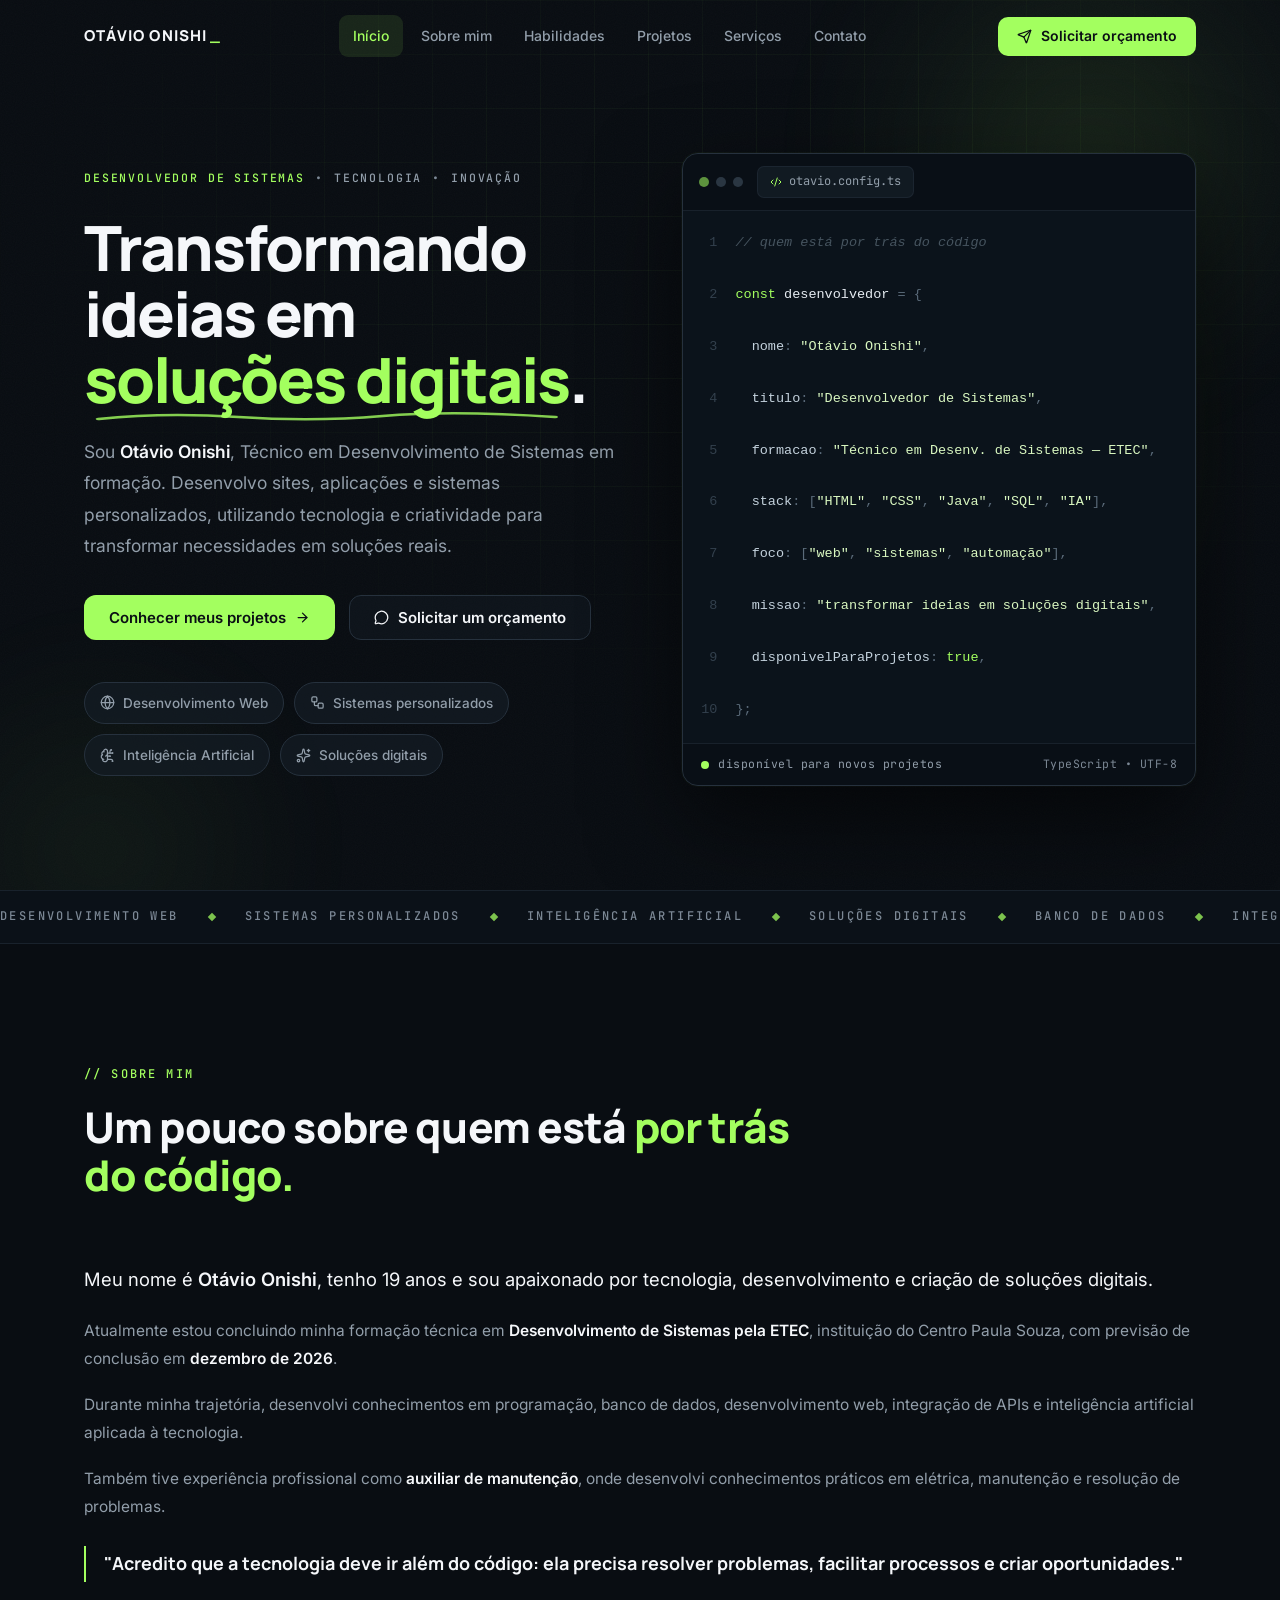
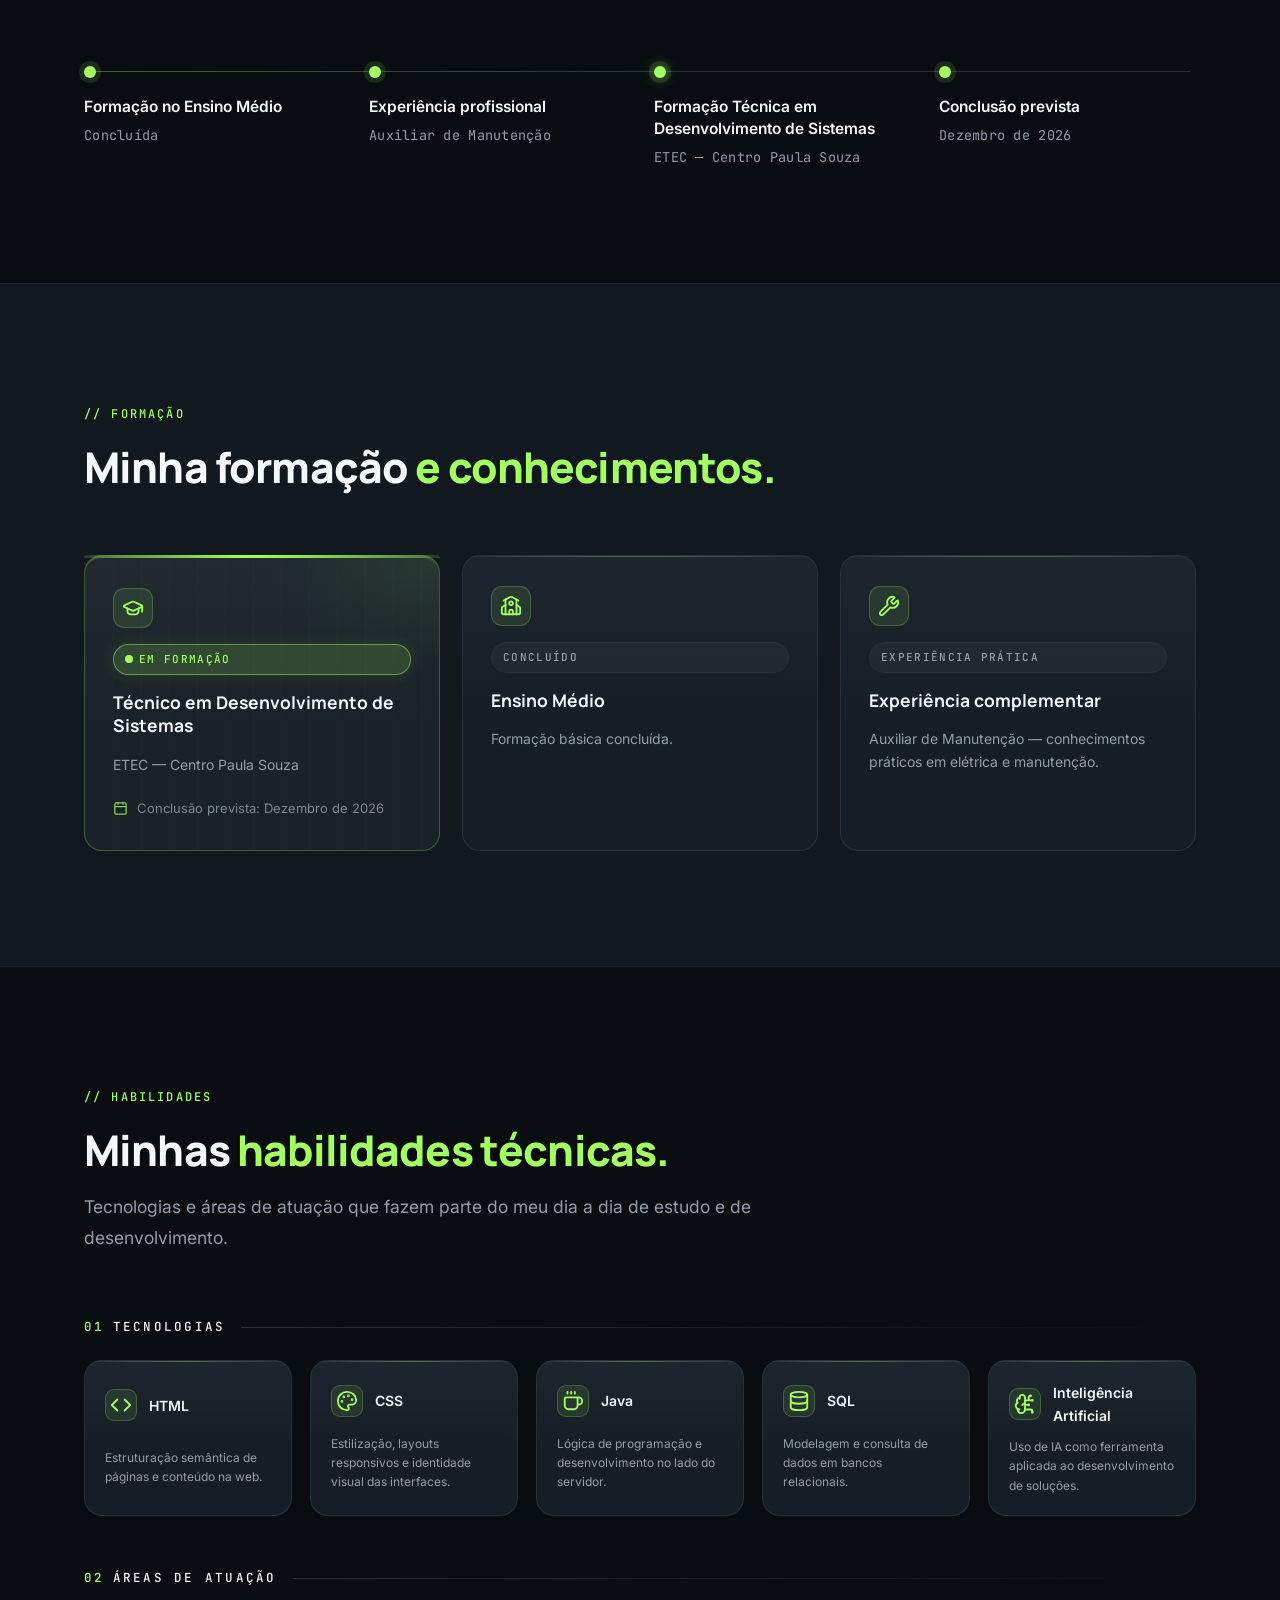
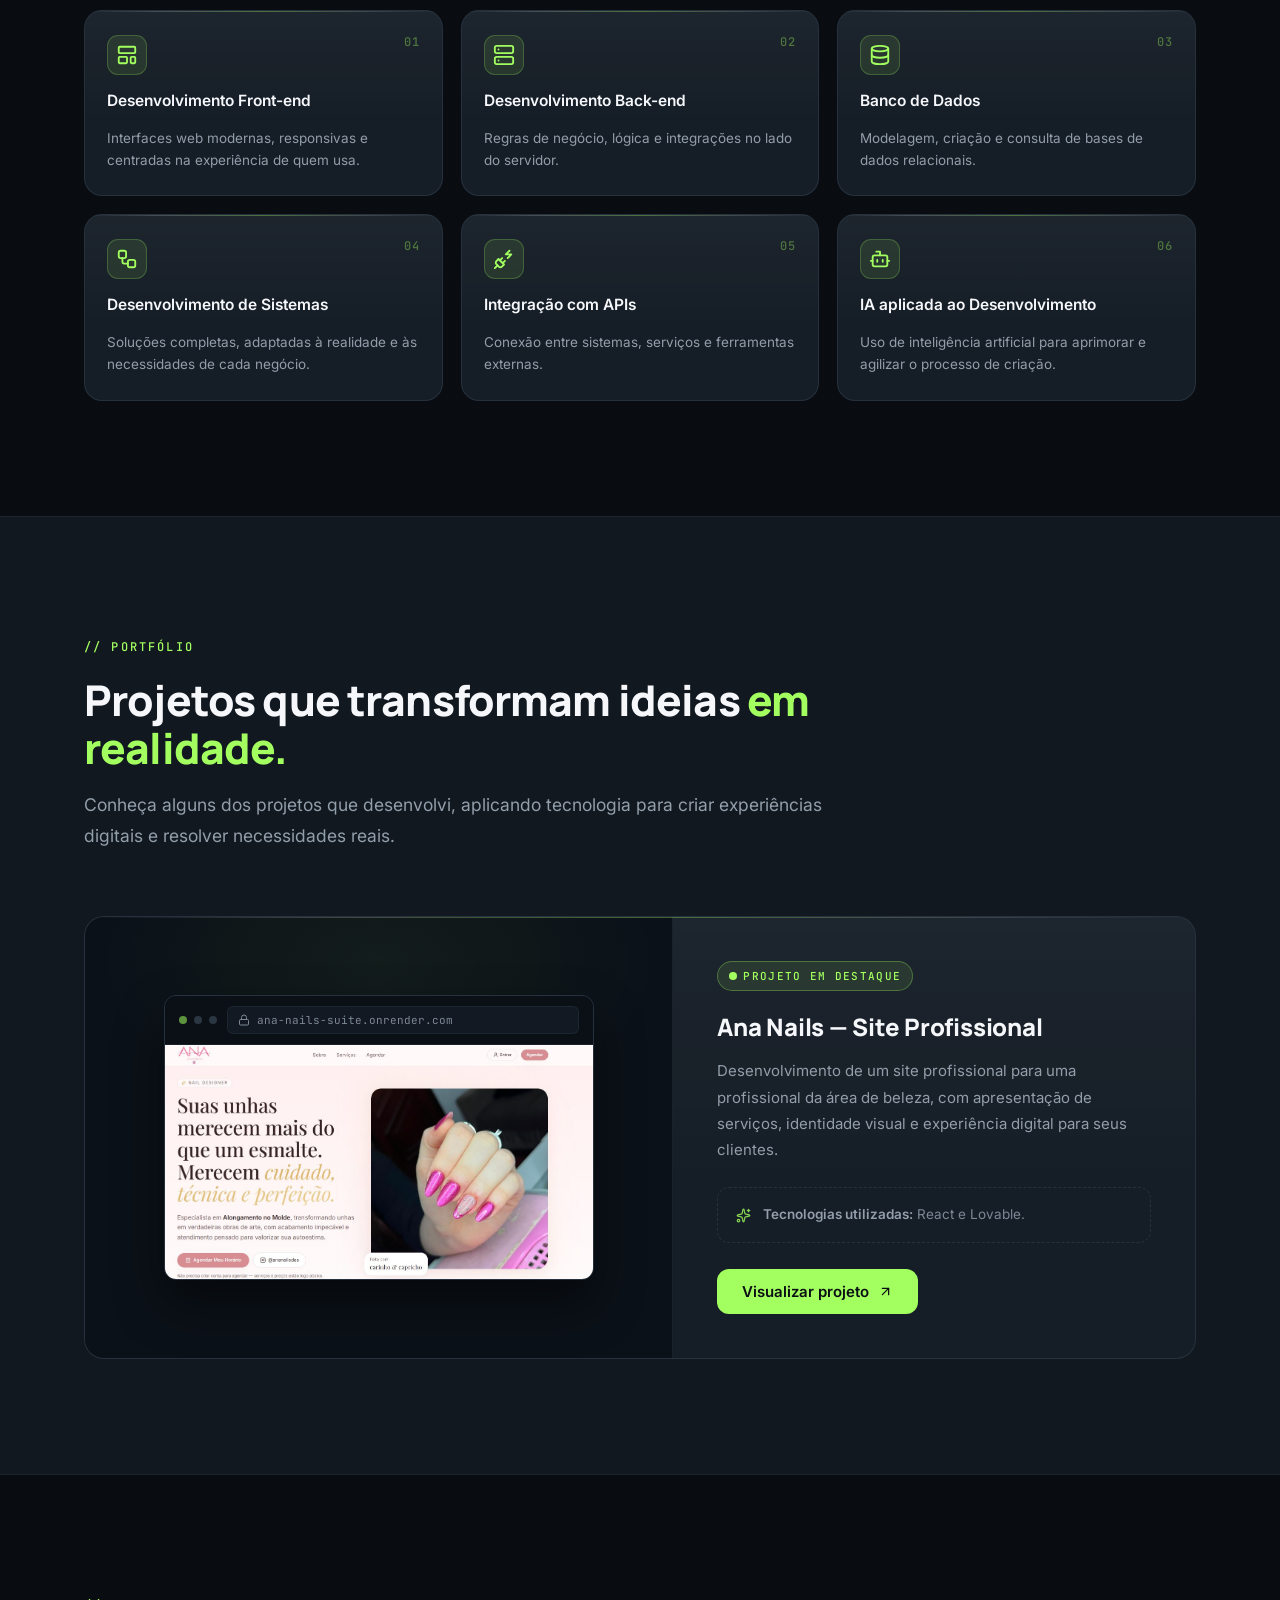
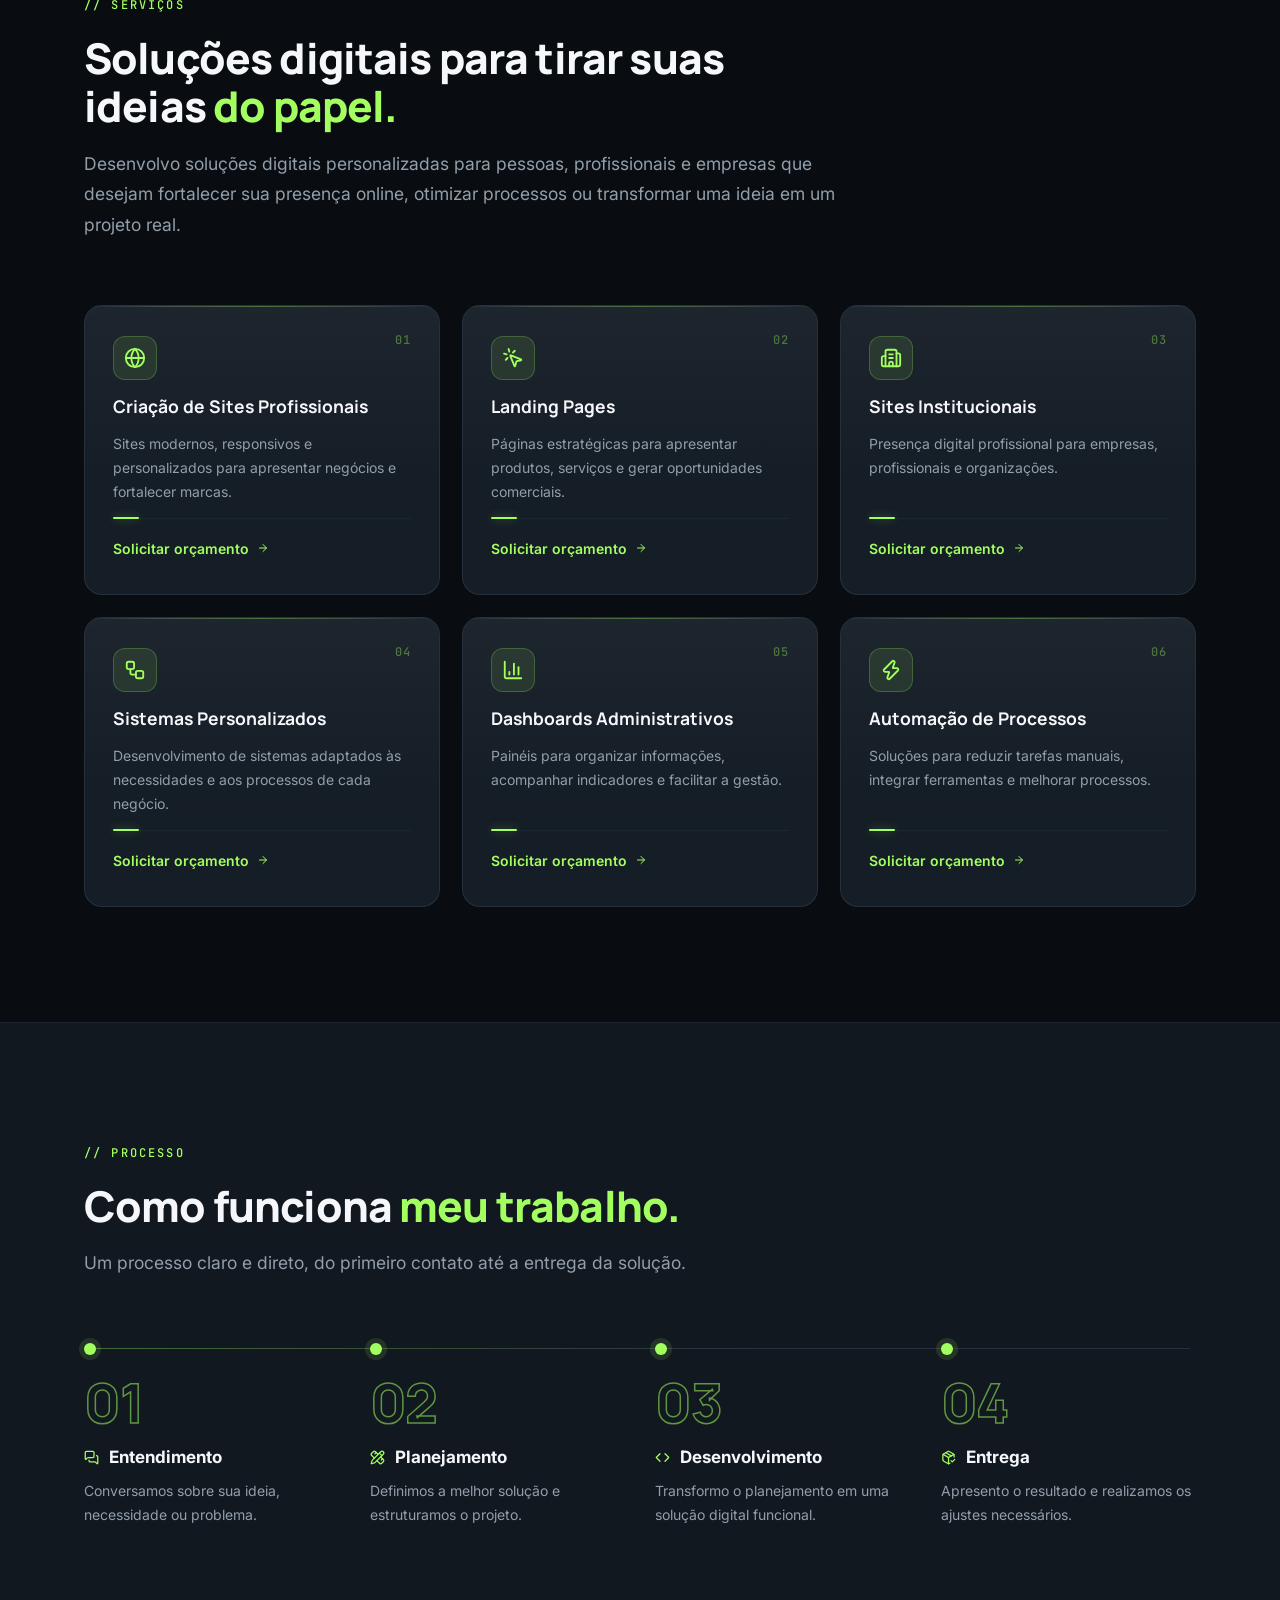
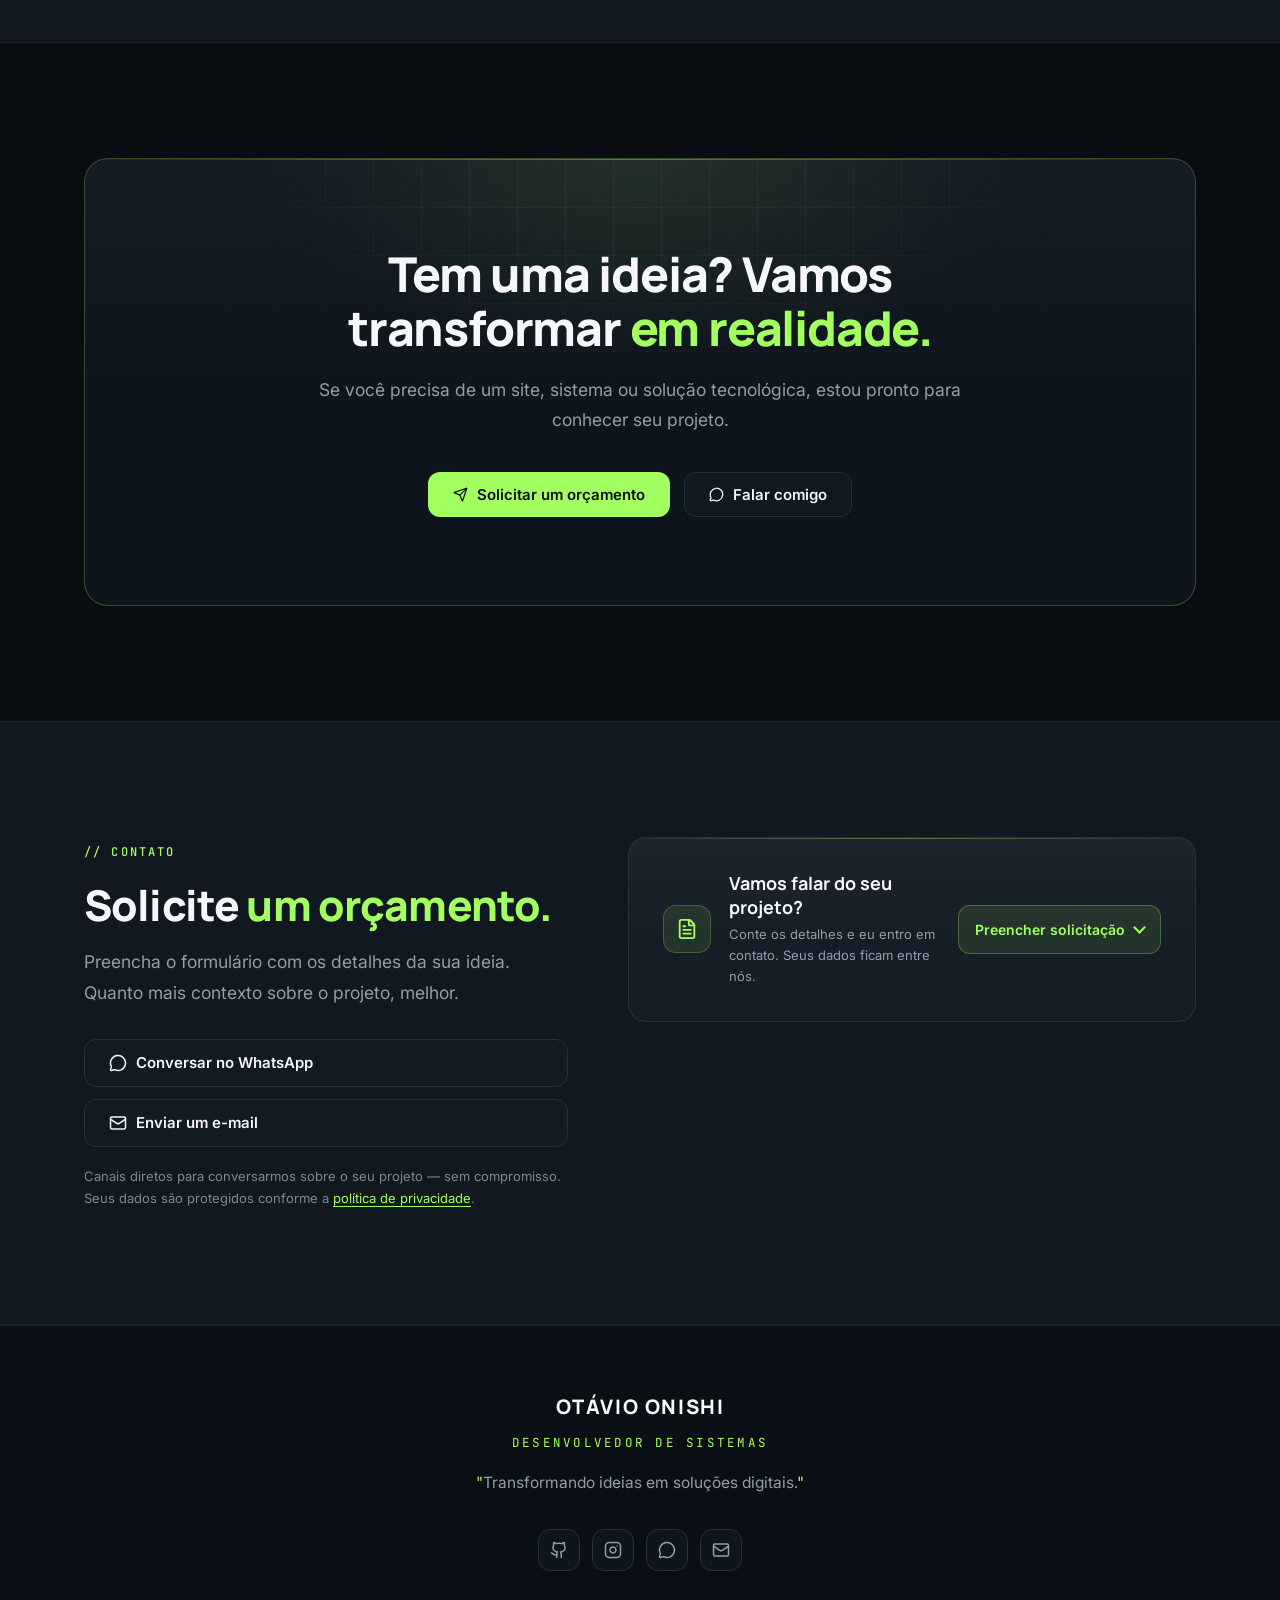
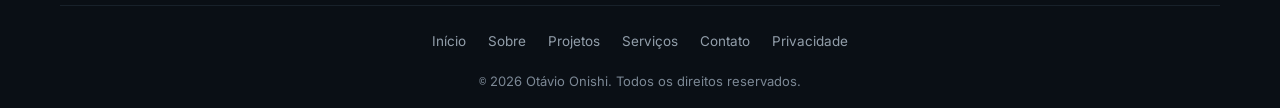
==== commit 8632e74f: "Refina cards e protege formulario com botao de abertura" ====
--- a/index.html
+++ b/index.html
@@ -92,7 +92,7 @@
         <a href="#contato">Contato</a>
       </nav>
       <div class="header-actions">
-        <a href="#contato" class="btn btn-primary btn-sm header-cta">
+        <a href="#contato" class="btn btn-primary btn-sm header-cta" data-open-form>
           <span data-icon="send" class="ic-sm"></span>
           Solicitar orçamento
         </a>
@@ -111,7 +111,7 @@
         <a href="#servicos">Serviços<span data-icon="arrow-right" class="ic-sm"></span></a>
         <a href="#contato">Contato<span data-icon="arrow-right" class="ic-sm"></span></a>
       </nav>
-      <a href="#contato" class="btn btn-primary btn-block mobile-cta">
+      <a href="#contato" class="btn btn-primary btn-block mobile-cta" data-open-form>
         <span data-icon="send" class="ic-sm"></span>
         Solicitar orçamento
       </a>
@@ -152,7 +152,7 @@
               Conhecer meus projetos
               <span data-icon="arrow-right" class="ic-sm"></span>
             </a>
-            <a href="#contato" class="btn btn-ghost">
+            <a href="#contato" class="btn btn-ghost" data-open-form>
               <span data-icon="message-circle" class="ic-sm"></span>
               Solicitar um orçamento
             </a>
@@ -382,7 +382,7 @@
                Para adicionar novos projetos futuramente, duplique este
                bloco <article> abaixo e atualize os textos, a imagem e o link.
                ============================================================ -->
-          <article class="project-card" data-reveal>
+          <article class="card lift project-card" data-reveal>
             <div class="project-media">
               <div class="browser">
                 <div class="browser-bar" aria-hidden="true">
@@ -416,7 +416,7 @@
           </article>
           <!-- ============================================================
                MODELO PARA NOVOS PROJETOS (duplicar e preencher):
-               <article class="project-card" data-reveal>
+               <article class="card lift project-card" data-reveal>
                  <div class="project-media"> … mesma estrutura acima … </div>
                  <div class="project-info">
                    <span class="badge badge-green">…</span>
@@ -523,13 +523,13 @@
     <!-- ==================== CHAMADA PARA AÇÃO ==================== -->
     <section class="section" id="cta">
       <div class="container">
-        <div class="cta-card" data-reveal>
+        <div class="lift cta-card" data-reveal>
           <div class="cta-grid-lines" aria-hidden="true"></div>
           <div class="cta-inner">
             <h2>Tem uma ideia? Vamos transformar <span class="ac">em realidade.</span></h2>
             <p>Se você precisa de um site, sistema ou solução tecnológica, estou pronto para conhecer seu projeto.</p>
             <div class="cta-actions">
-              <a href="#contato" class="btn btn-primary">
+              <a href="#contato" class="btn btn-primary" data-open-form>
                 <span data-icon="send" class="ic-sm"></span>
                 Solicitar um orçamento
               </a>
@@ -563,66 +563,82 @@
                 Enviar um e-mail
               </button>
             </div>
-            <p class="contact-note">Canais diretos para conversarmos sobre o seu projeto — sem compromisso.</p>
+            <p class="contact-note">Canais diretos para conversarmos sobre o seu projeto — sem compromisso. Seus dados são protegidos conforme a <a href="privacidade.html">política de privacidade</a>.</p>
           </div>
 
-          <form class="card form-card" id="form-card" novalidate data-reveal>
-            <div class="form-grid">
-              <div class="field">
-                <label for="f-nome">Nome completo <span class="req" aria-hidden="true">*</span></label>
-                <input type="text" id="f-nome" name="nome" placeholder="Seu nome completo" autocomplete="name" aria-describedby="err-nome" required />
-                <p class="err" id="err-nome">Informe seu nome completo.</p>
-              </div>
-
-              <div class="field">
-                <label for="f-email">E-mail <span class="req" aria-hidden="true">*</span></label>
-                <input type="email" id="f-email" name="email" placeholder="voce@email.com" autocomplete="email" aria-describedby="err-email" required />
-                <p class="err" id="err-email">Informe um e-mail válido.</p>
-              </div>
-
-              <div class="field">
-                <label for="f-zap">WhatsApp <span class="req" aria-hidden="true">*</span></label>
-                <input type="tel" id="f-zap" name="whatsapp" placeholder="(11) 98765-4321" inputmode="tel" autocomplete="tel" aria-describedby="err-zap" required />
-                <p class="err" id="err-zap">Informe um WhatsApp válido com DDD.</p>
-              </div>
-
-              <div class="field">
-                <label for="f-tipo">Tipo de serviço desejado <span class="req" aria-hidden="true">*</span></label>
-                <select id="f-tipo" name="tipo" aria-describedby="err-tipo" required>
-                  <option value="" selected disabled>Selecione uma opção</option>
-                  <option value="site-profissional">Site profissional</option>
-                  <option value="landing-page">Landing page</option>
-                  <option value="site-institucional">Site institucional</option>
-                  <option value="sistema-personalizado">Sistema personalizado</option>
-                  <option value="dashboard">Dashboard</option>
-                  <option value="automacao">Automação</option>
-                  <option value="outro">Outro</option>
-                </select>
-                <p class="err" id="err-tipo">Selecione o tipo de serviço.</p>
-              </div>
-
-              <div class="field field-full">
-                <label for="f-desc">Descrição do projeto <span class="req" aria-hidden="true">*</span></label>
-                <textarea id="f-desc" name="descricao" rows="5" maxlength="1500" placeholder="Conte sobre o projeto: objetivo, o que precisa ter, referências que goste…" aria-describedby="err-desc" required></textarea>
-                <p class="err" id="err-desc">Descreva brevemente o projeto (mínimo de 10 caracteres).</p>
-              </div>
-
-              <div class="field field-full">
-                <label for="f-prazo">Prazo desejado <span class="opt">(opcional)</span></label>
-                <input type="text" id="f-prazo" name="prazo" maxlength="120" placeholder="Ex.: até o final do mês, em 3 semanas, flexível…" />
-              </div>
+          <details class="card form-gate" id="form-gate" data-reveal>
+            <summary class="form-gate-trigger">
+              <span class="icon-box"><span data-icon="file-text" class="ic-lg"></span></span>
+              <span class="form-gate-copy">
+                <strong>Vamos falar do seu projeto?</strong>
+                <small>Conte os detalhes e eu entro em contato. Seus dados ficam entre nós.</small>
+              </span>
+              <span class="form-gate-action">
+                <span>Preencher solicitação</span>
+                <span class="gate-chevron" aria-hidden="true"></span>
+              </span>
+            </summary>
+
+            <div class="form-body">
+              <form class="form-card" id="form-card" novalidate>
+                <div class="form-grid">
+                  <div class="field">
+                    <label for="f-nome">Nome completo <span class="req" aria-hidden="true">*</span></label>
+                    <input type="text" id="f-nome" name="nome" placeholder="Seu nome completo" autocomplete="name" aria-describedby="err-nome" required />
+                    <p class="err" id="err-nome">Informe seu nome completo.</p>
+                  </div>
+
+                  <div class="field">
+                    <label for="f-email">E-mail <span class="req" aria-hidden="true">*</span></label>
+                    <input type="email" id="f-email" name="email" placeholder="voce@email.com" autocomplete="email" aria-describedby="err-email" required />
+                    <p class="err" id="err-email">Informe um e-mail válido.</p>
+                  </div>
+
+                  <div class="field">
+                    <label for="f-zap">WhatsApp <span class="req" aria-hidden="true">*</span></label>
+                    <input type="tel" id="f-zap" name="whatsapp" placeholder="(11) 98765-4321" inputmode="tel" autocomplete="tel" aria-describedby="err-zap" required />
+                    <p class="err" id="err-zap">Informe um WhatsApp válido com DDD.</p>
+                  </div>
+
+                  <div class="field">
+                    <label for="f-tipo">Tipo de serviço desejado <span class="req" aria-hidden="true">*</span></label>
+                    <select id="f-tipo" name="tipo" aria-describedby="err-tipo" required>
+                      <option value="" selected disabled>Selecione uma opção</option>
+                      <option value="site-profissional">Site profissional</option>
+                      <option value="landing-page">Landing page</option>
+                      <option value="site-institucional">Site institucional</option>
+                      <option value="sistema-personalizado">Sistema personalizado</option>
+                      <option value="dashboard">Dashboard</option>
+                      <option value="automacao">Automação</option>
+                      <option value="outro">Outro</option>
+                    </select>
+                    <p class="err" id="err-tipo">Selecione o tipo de serviço.</p>
+                  </div>
+
+                  <div class="field field-full">
+                    <label for="f-desc">Descrição do projeto <span class="req" aria-hidden="true">*</span></label>
+                    <textarea id="f-desc" name="descricao" rows="5" maxlength="1500" placeholder="Conte sobre o projeto: objetivo, o que precisa ter, referências que goste…" aria-describedby="err-desc" required></textarea>
+                    <p class="err" id="err-desc">Descreva brevemente o projeto (mínimo de 10 caracteres).</p>
+                  </div>
+
+                  <div class="field field-full">
+                    <label for="f-prazo">Prazo desejado <span class="opt">(opcional)</span></label>
+                    <input type="text" id="f-prazo" name="prazo" maxlength="120" placeholder="Ex.: até o final do mês, em 3 semanas, flexível…" />
+                  </div>
+                </div>
+
+                <div class="form-submit">
+                  <button type="submit" class="btn btn-primary">
+                    <span data-icon="send" class="ic-sm"></span>
+                    Enviar solicitação
+                  </button>
+                  <p class="form-hint">Seus dados são usados apenas para responder à sua solicitação. <a href="privacidade.html">Política de privacidade</a>.</p>
+                </div>
+
+                <div class="form-alert" id="form-alert" role="alert"></div>
+              </form>
             </div>
-
-            <div class="form-submit">
-              <button type="submit" class="btn btn-primary">
-                <span data-icon="send" class="ic-sm"></span>
-                Enviar solicitação
-              </button>
-              <p class="form-hint">Seus dados são usados apenas para responder à sua solicitação. <a href="privacidade.html">Política de privacidade</a>.</p>
-            </div>
-
-            <div class="form-alert" id="form-alert" role="alert"></div>
-          </form>
+          </details>
         </div>
       </div>
     </section>
--- a/assets/css/base.css
+++ b/assets/css/base.css
@@ -2,6 +2,13 @@
    BASE — tokens, reset, tipografia, utilitários, botões e componentes
    Otávio Onishi — portfólio
    ============================================================ */
+
+/* Permite animar a opacidade da borda reativa (fallback: troca instantânea) */
+@property --border-glow {
+  syntax: "<number>";
+  inherits: false;
+  initial-value: 0;
+}
 
 /* ============================================================
    DESIGN SYSTEM — OTÁVIO ONISHI
@@ -151,12 +158,17 @@
 
 /* ---------- Cards, chips e ícones ---------- */
 .card {
+  --border-glow: 0;
   position: relative;
+  border: 1px solid transparent;
+  border-radius: var(--radius);
+  /* Camadas: brilho superior + superfície + borda reativa + borda base */
   background:
-    linear-gradient(180deg, rgba(255, 255, 255, .035), rgba(255, 255, 255, 0) 60%),
-    var(--card);
-  border: 1px solid var(--border);
-  border-radius: var(--radius);
+    linear-gradient(180deg, rgba(255, 255, 255, .035), rgba(255, 255, 255, 0) 60%) padding-box,
+    linear-gradient(var(--card), var(--card)) padding-box,
+    radial-gradient(220px circle at var(--mx, 50%) var(--my, 50%),
+      rgba(163, 255, 95, var(--border-glow)), transparent 70%) border-box,
+    linear-gradient(var(--border), var(--border)) border-box;
 }
 /* Reflexo de luz na borda superior */
 .card::before {
@@ -175,7 +187,8 @@
 .lift {
   position: relative;
   z-index: 0; /* cria stacking context: o spotlight fica acima do fundo e abaixo do texto */
-  transition: transform .35s var(--ease), border-color .35s var(--ease), box-shadow .35s var(--ease);
+  transition: transform .35s var(--ease), border-color .35s var(--ease),
+              box-shadow .35s var(--ease), --border-glow .35s var(--ease);
 }
 /* Spotlight que segue o cursor (--mx/--my definidos no JS) */
 .lift::after {
@@ -190,10 +203,12 @@
   z-index: -1;
 }
 .lift:hover, .lift:focus-within {
+  --border-glow: .55;
   transform: translateY(-4px);
   border-color: var(--accent-line);
-  box-shadow: 0 22px 44px rgba(0, 0, 0, .38), 0 0 28px rgba(163, 255, 95, .06);
-}
+  box-shadow: 0 24px 48px rgba(0, 0, 0, .42), 0 0 30px rgba(163, 255, 95, .08);
+}
+.lift:active { transform: translateY(-1px) scale(.995); }
 .lift:hover::after, .lift:focus-within::after { opacity: 1; }
 .icon-box {
   width: 44px; height: 44px; flex: 0 0 44px;
--- a/assets/css/sections.css
+++ b/assets/css/sections.css
@@ -262,13 +262,24 @@
 .f-card .org { color: var(--muted); font-size: 14px; line-height: 1.6; }
 .f-card .meta { display: flex; align-items: center; gap: 9px; color: var(--faint); font-size: 13px; margin-top: auto; padding-top: 6px; }
 .f-card .meta .ic-sm { color: var(--accent); opacity: .8; }
+.f-card .icon-box { width: 40px; height: 40px; flex-basis: 40px; border-radius: 11px; }
 .f-card-accent {
+  border-top: 3px solid transparent;
   background:
-    linear-gradient(180deg, rgba(255, 255, 255, .035), rgba(255, 255, 255, 0) 60%),
-    radial-gradient(ellipse 90% 70% at 100% 0%, rgba(163, 255, 95, .07), transparent 55%),
-    var(--card);
-  border-color: rgba(163, 255, 95, .3);
-  border-top: 3px solid transparent;
+    linear-gradient(180deg, rgba(255, 255, 255, .035), rgba(255, 255, 255, 0) 60%) padding-box,
+    linear-gradient(rgba(163, 255, 95, .025), rgba(163, 255, 95, .025)) padding-box,
+    linear-gradient(90deg, rgba(163, 255, 95, .025) 1px, transparent 1px) padding-box,
+    radial-gradient(ellipse 90% 70% at 100% 0%, rgba(163, 255, 95, .07), transparent 55%) padding-box,
+    linear-gradient(var(--card), var(--card)) padding-box,
+    radial-gradient(220px circle at var(--mx, 50%) var(--my, 50%),
+      rgba(163, 255, 95, var(--border-glow)), transparent 70%) border-box,
+    linear-gradient(rgba(163, 255, 95, .3), rgba(163, 255, 95, .3)) border-box;
+  background-size: auto, 28px 28px, 28px 28px, auto, auto, auto, auto;
+}
+.f-card-accent .badge-green {
+  background: rgba(163, 255, 95, .16);
+  border-color: rgba(163, 255, 95, .45);
+  box-shadow: 0 0 16px rgba(163, 255, 95, .12);
 }
 /* Borda superior de 3px em degradê verde (sobre a borda transparente) */
 .f-card-accent::before {
@@ -309,9 +320,10 @@
   row-gap: 10px;
   padding: 20px;
 }
-.skills-tech .skill-card .icon-box { grid-column: 1; grid-row: 1; width: 36px; height: 36px; flex-basis: 36px; border-radius: 10px; }
-.skills-tech .skill-card h3 { grid-column: 2; grid-row: 1; font-size: 14.5px; }
-.skills-tech .skill-card p { grid-column: 1 / -1; grid-row: 2; font-size: 12.5px; line-height: 1.6; }
+.skills-tech .skill-card .icon-box { grid-column: 1; grid-row: 1; width: 32px; height: 32px; flex-basis: 32px; border-radius: 9px; }
+.skills-tech .skill-card h3 { grid-column: 2; grid-row: 1; font-size: 14px; transition: color .3s var(--ease); }
+.skills-tech .skill-card p { grid-column: 1 / -1; grid-row: 2; font-size: 12px; line-height: 1.6; }
+.skills-tech .skill-card:hover h3, .skills-tech .skill-card:focus-within h3 { color: var(--accent); }
 
 /* Numeração discreta (01, 02, 03...) nas áreas de atuação */
 .skills-areas > .skill-card { counter-increment: n; }
@@ -323,7 +335,18 @@
   letter-spacing: .08em;
   color: rgba(163, 255, 95, .38);
   pointer-events: none;
-}
+  transition: color .3s var(--ease);
+}
+.skills-areas > .skill-card h3::after {
+  content: ""; position: absolute; top: 41px; right: 22px;
+  width: 18px; height: 1px; background: var(--accent);
+  transform: scaleX(0); transform-origin: right center;
+  transition: transform .3s var(--ease);
+}
+.skills-areas > .skill-card:hover h3::before,
+.skills-areas > .skill-card:focus-within h3::before { color: var(--accent); }
+.skills-areas > .skill-card:hover h3::after,
+.skills-areas > .skill-card:focus-within h3::after { transform: scaleX(1); }
 
 /* ============================================================
    PROJETOS
@@ -331,11 +354,11 @@
 .project-card {
   display: grid; grid-template-columns: minmax(0, 1.06fr) minmax(0, .94fr);
   overflow: hidden; border-radius: 20px;
-  background: var(--card);
-  border: 1px solid var(--border);
-  transition: border-color .35s var(--ease), box-shadow .35s var(--ease);
-}
-.project-card:hover { border-color: var(--accent-line); box-shadow: 0 26px 60px rgba(0, 0, 0, .4); }
+  transition: transform .35s var(--ease), box-shadow .35s var(--ease), --border-glow .35s var(--ease);
+}
+.project-card:hover {
+  box-shadow: 0 26px 60px rgba(0, 0, 0, .4), 0 0 30px rgba(163, 255, 95, .07);
+}
 .project-media {
   position: relative;
   background:
@@ -398,9 +421,16 @@
 .service-card { padding: 30px 28px; display: flex; flex-direction: column; gap: 14px; }
 .service-card h3 { font-family: var(--font-display); font-size: 17.5px; font-weight: 700; line-height: 1.4; padding-right: 42px; }
 .service-card p {
+  position: relative;
   font-size: 14px; color: var(--muted); line-height: 1.7; flex-grow: 1;
   border-bottom: 1px solid var(--border-soft);
   padding-bottom: 14px;
+}
+.service-card p::after {
+  content: ""; position: absolute; left: 0; bottom: -1px;
+  width: 26px; height: 2px; border-radius: 2px;
+  background: var(--accent);
+  box-shadow: 0 0 10px rgba(163, 255, 95, .4);
 }
 
 /* Numeração discreta (01, 02, 03...) nos serviços */
@@ -423,7 +453,9 @@
   padding-block: 4px;
   transition: color .3s var(--ease), text-decoration-color .3s var(--ease);
 }
-.service-cta:hover { color: #C2FF92; text-decoration: underline; text-underline-offset: 4px; }
+.service-cta:hover, .service-cta:focus-visible {
+  color: #C2FF92; text-decoration: underline; text-underline-offset: 4px;
+}
 .service-cta .service-cta-arrow { transition: transform .3s var(--ease); }
 .service-card:hover .service-cta .service-cta-arrow,
 .service-cta:focus-visible .service-cta-arrow { transform: translateX(5px); }
@@ -462,14 +494,26 @@
    CTA
    ============================================================ */
 .cta-card {
+  --border-glow: 0;
   position: relative; overflow: hidden;
   border-radius: 24px;
-  border: 1px solid rgba(163, 255, 95, .28);
+  border: 1px solid transparent;
   background:
-    radial-gradient(ellipse 55% 75% at 50% 0%, rgba(163, 255, 95, .09), transparent 62%),
-    #0D141C;
+    linear-gradient(180deg, rgba(255, 255, 255, .035), rgba(255, 255, 255, 0) 60%) padding-box,
+    radial-gradient(ellipse 55% 75% at 50% 0%, rgba(163, 255, 95, .09), transparent 62%) padding-box,
+    linear-gradient(#0D141C, #0D141C) padding-box,
+    radial-gradient(220px circle at var(--mx, 50%) var(--my, 50%),
+      rgba(163, 255, 95, var(--border-glow)), transparent 70%) border-box,
+    linear-gradient(rgba(163, 255, 95, .28), rgba(163, 255, 95, .28)) border-box;
   padding: clamp(52px, 8vw, 88px) clamp(24px, 6vw, 72px);
   text-align: center;
+}
+.cta-card::before {
+  content: ""; position: absolute; top: 0; left: 0; right: 0; height: 1px;
+  border-radius: inherit; pointer-events: none; z-index: 2;
+  background: linear-gradient(90deg,
+    transparent, rgba(255, 255, 255, .18) 20%, rgba(163, 255, 95, .35) 50%,
+    rgba(255, 255, 255, .14) 80%, transparent);
 }
 .cta-card .cta-grid-lines {
   position: absolute; inset: 0;
@@ -499,6 +543,51 @@
 .channels { margin-top: 30px; display: grid; gap: 12px; }
 .channels .btn { justify-content: flex-start; }
 .contact-note { margin-top: 18px; font-size: 13px; color: var(--faint); line-height: 1.7; }
+.contact-note a { color: var(--accent); text-decoration: underline; text-underline-offset: 3px; }
+
+/* ---------- Formulário protegido por botão ---------- */
+.form-gate { padding: 0; overflow: hidden; }
+.form-gate::before { z-index: 2; }
+.form-gate-trigger {
+  display: flex; align-items: center; gap: 18px;
+  padding: clamp(26px, 3.5vw, 34px);
+  cursor: pointer;
+  list-style: none;
+  transition: background-color .35s var(--ease);
+}
+.form-gate-trigger::-webkit-details-marker { display: none; }
+.form-gate-trigger::marker { content: ""; }
+.form-gate-trigger:hover { background: rgba(163, 255, 95, .035); }
+.form-gate-trigger .icon-box { width: 48px; height: 48px; flex-basis: 48px; border-radius: 13px; }
+.form-gate-copy { display: grid; gap: 5px; flex: 1; min-width: 0; }
+.form-gate-copy strong { font-family: var(--font-display); font-size: 18px; line-height: 1.3; }
+.form-gate-copy small { color: var(--muted); font-size: 13px; line-height: 1.6; }
+.form-gate-action {
+  display: inline-flex; align-items: center; gap: 10px;
+  color: var(--accent); font-weight: 600; font-size: 14px;
+  padding: 12px 16px; border-radius: 12px;
+  border: 1px solid rgba(163, 255, 95, .28);
+  background: var(--accent-soft);
+  white-space: nowrap;
+  transition: background-color .3s var(--ease), border-color .3s var(--ease);
+}
+.form-gate-trigger:hover .form-gate-action {
+  background: rgba(163, 255, 95, .16);
+  border-color: rgba(163, 255, 95, .45);
+}
+.gate-chevron {
+  width: 9px; height: 9px; margin-top: -3px;
+  border-right: 2px solid currentColor; border-bottom: 2px solid currentColor;
+  transform: rotate(45deg);
+  transition: transform .3s var(--ease), margin .3s var(--ease);
+}
+.form-gate[open] .gate-chevron { transform: rotate(225deg); margin-top: 3px; }
+.form-gate[open] .form-gate-trigger { border-bottom: 1px solid var(--border-soft); }
+.form-gate[open] .form-card { animation: formIn .45s var(--ease) both; }
+@keyframes formIn {
+  from { opacity: 0; transform: translateY(10px); }
+  to { opacity: 1; transform: none; }
+}
 
 .form-card { padding: clamp(26px, 3.5vw, 40px); }
 .form-grid { display: grid; grid-template-columns: 1fr 1fr; gap: 18px; }
--- a/assets/css/ui.css
+++ b/assets/css/ui.css
@@ -81,4 +81,5 @@
   .lift::after { display: none !important; }
   .lift:hover .icon-box, .lift:focus-within .icon-box { transform: none !important; box-shadow: none !important; }
   .service-card:hover .service-cta .service-cta-arrow { transform: none !important; }
+  .form-gate[open] .form-card { animation: none !important; }
 }
--- a/assets/css/responsive.css
+++ b/assets/css/responsive.css
@@ -34,6 +34,8 @@
   .services-grid { grid-template-columns: 1fr; }
   .process-grid { grid-template-columns: 1fr; gap: 36px; }
   .form-grid { grid-template-columns: 1fr; }
+  .form-gate-trigger { flex-wrap: wrap; }
+  .form-gate-action { width: 100%; justify-content: center; }
   .hero-actions .btn { flex: 1 1 100%; }
   .timeline { grid-template-columns: 1fr; }
   .footer-social a { width: 46px; height: 46px; }
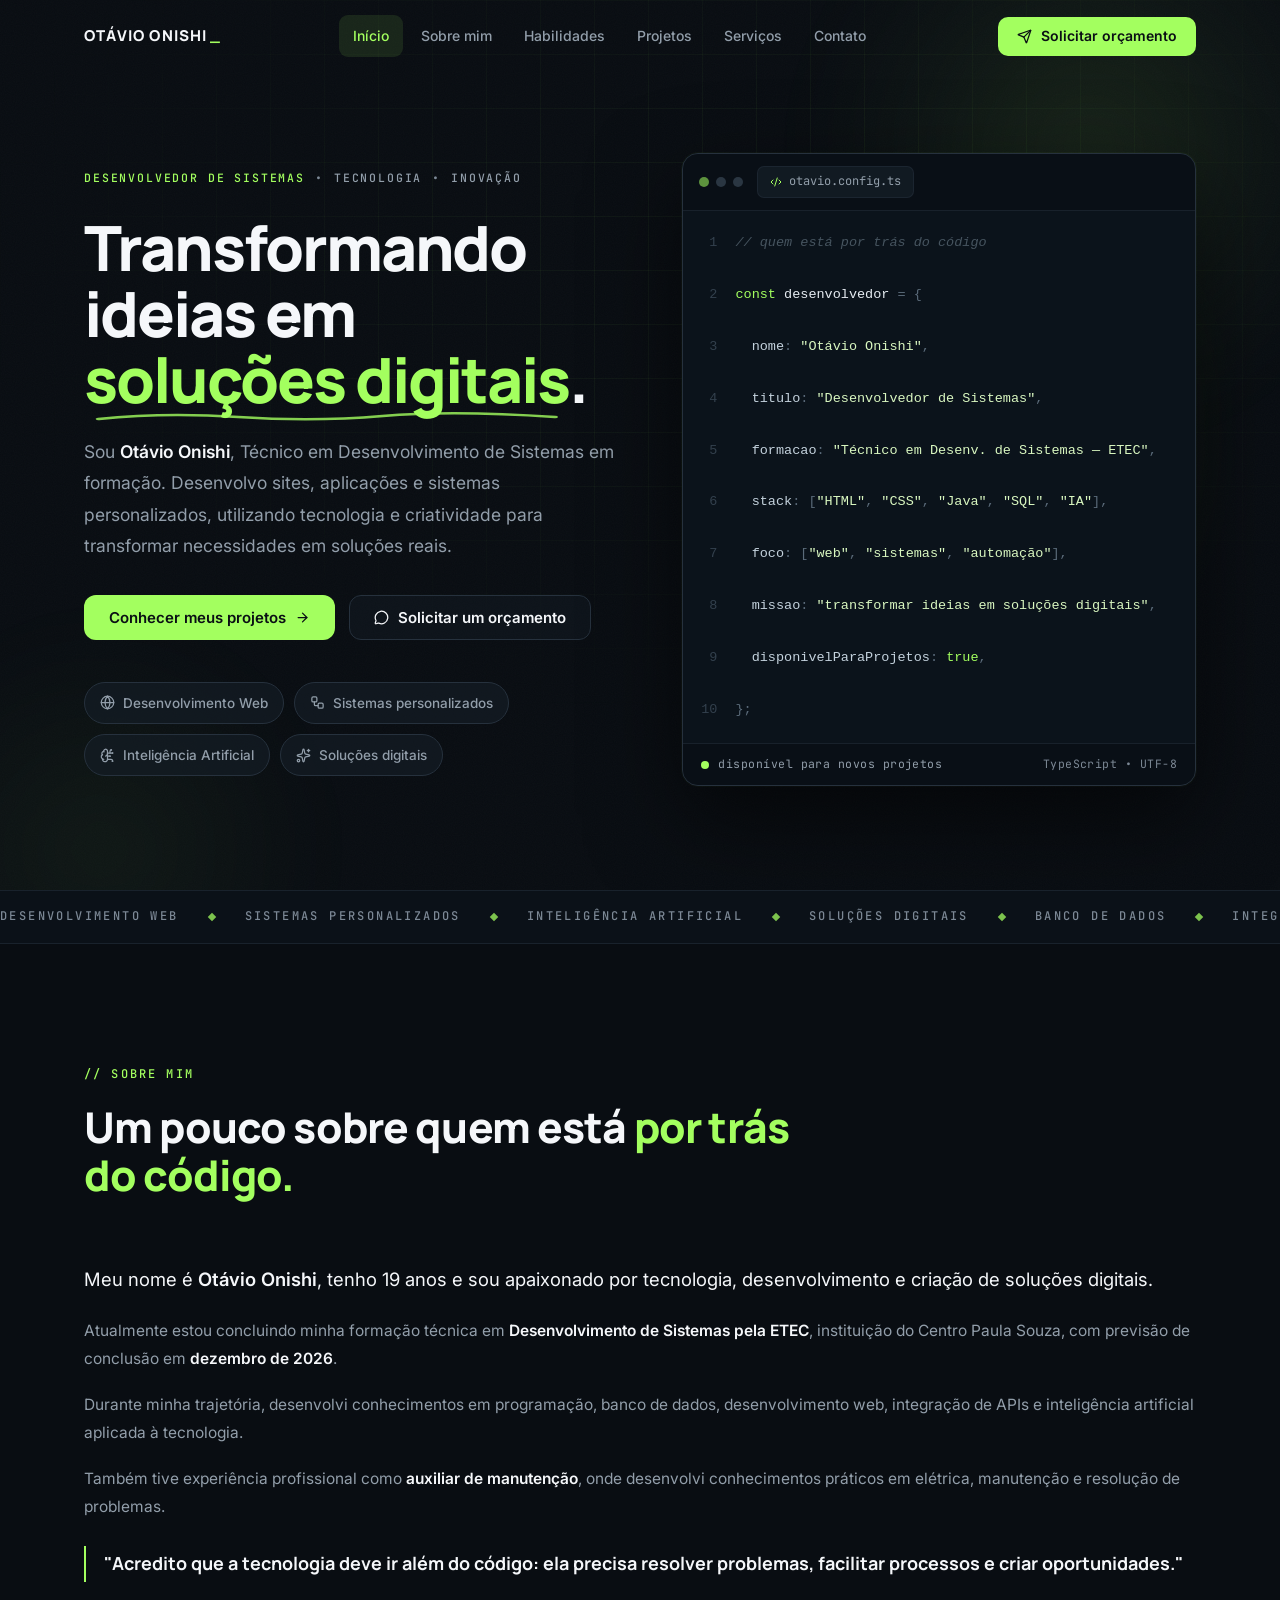
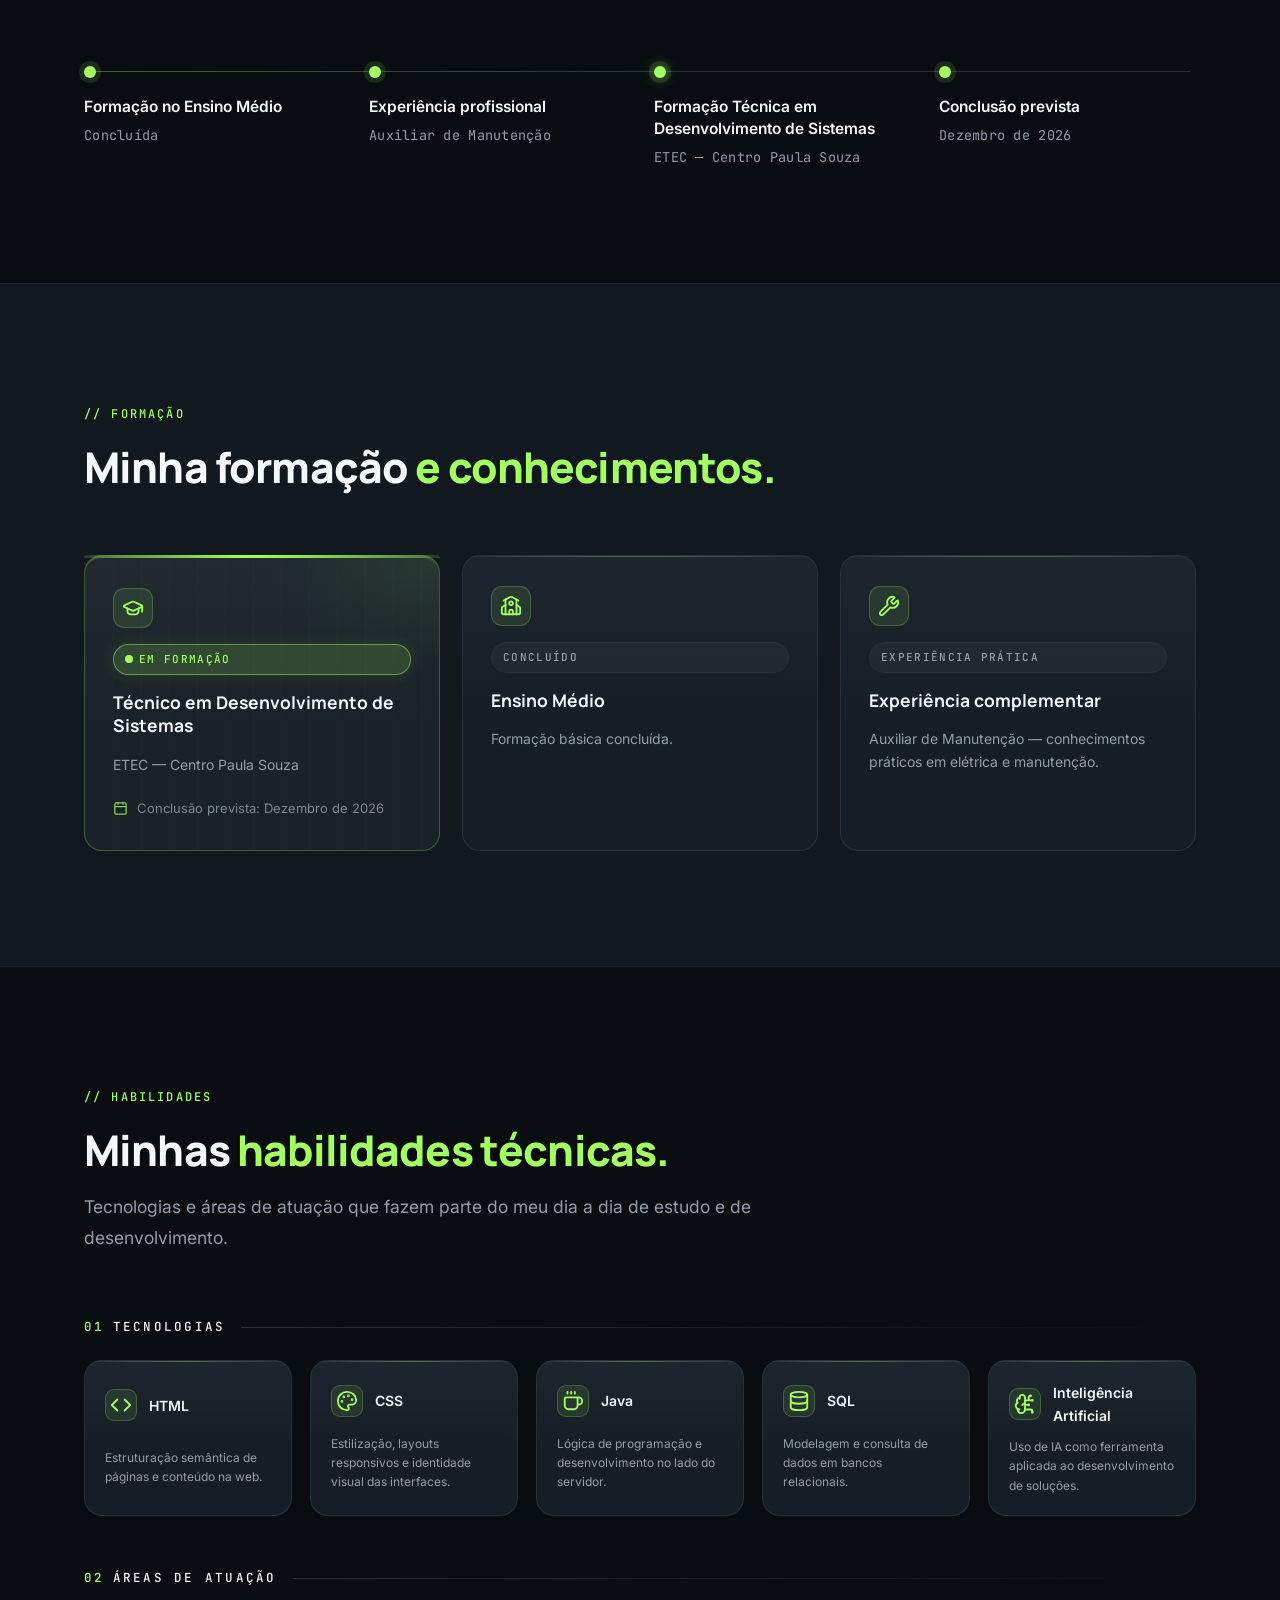
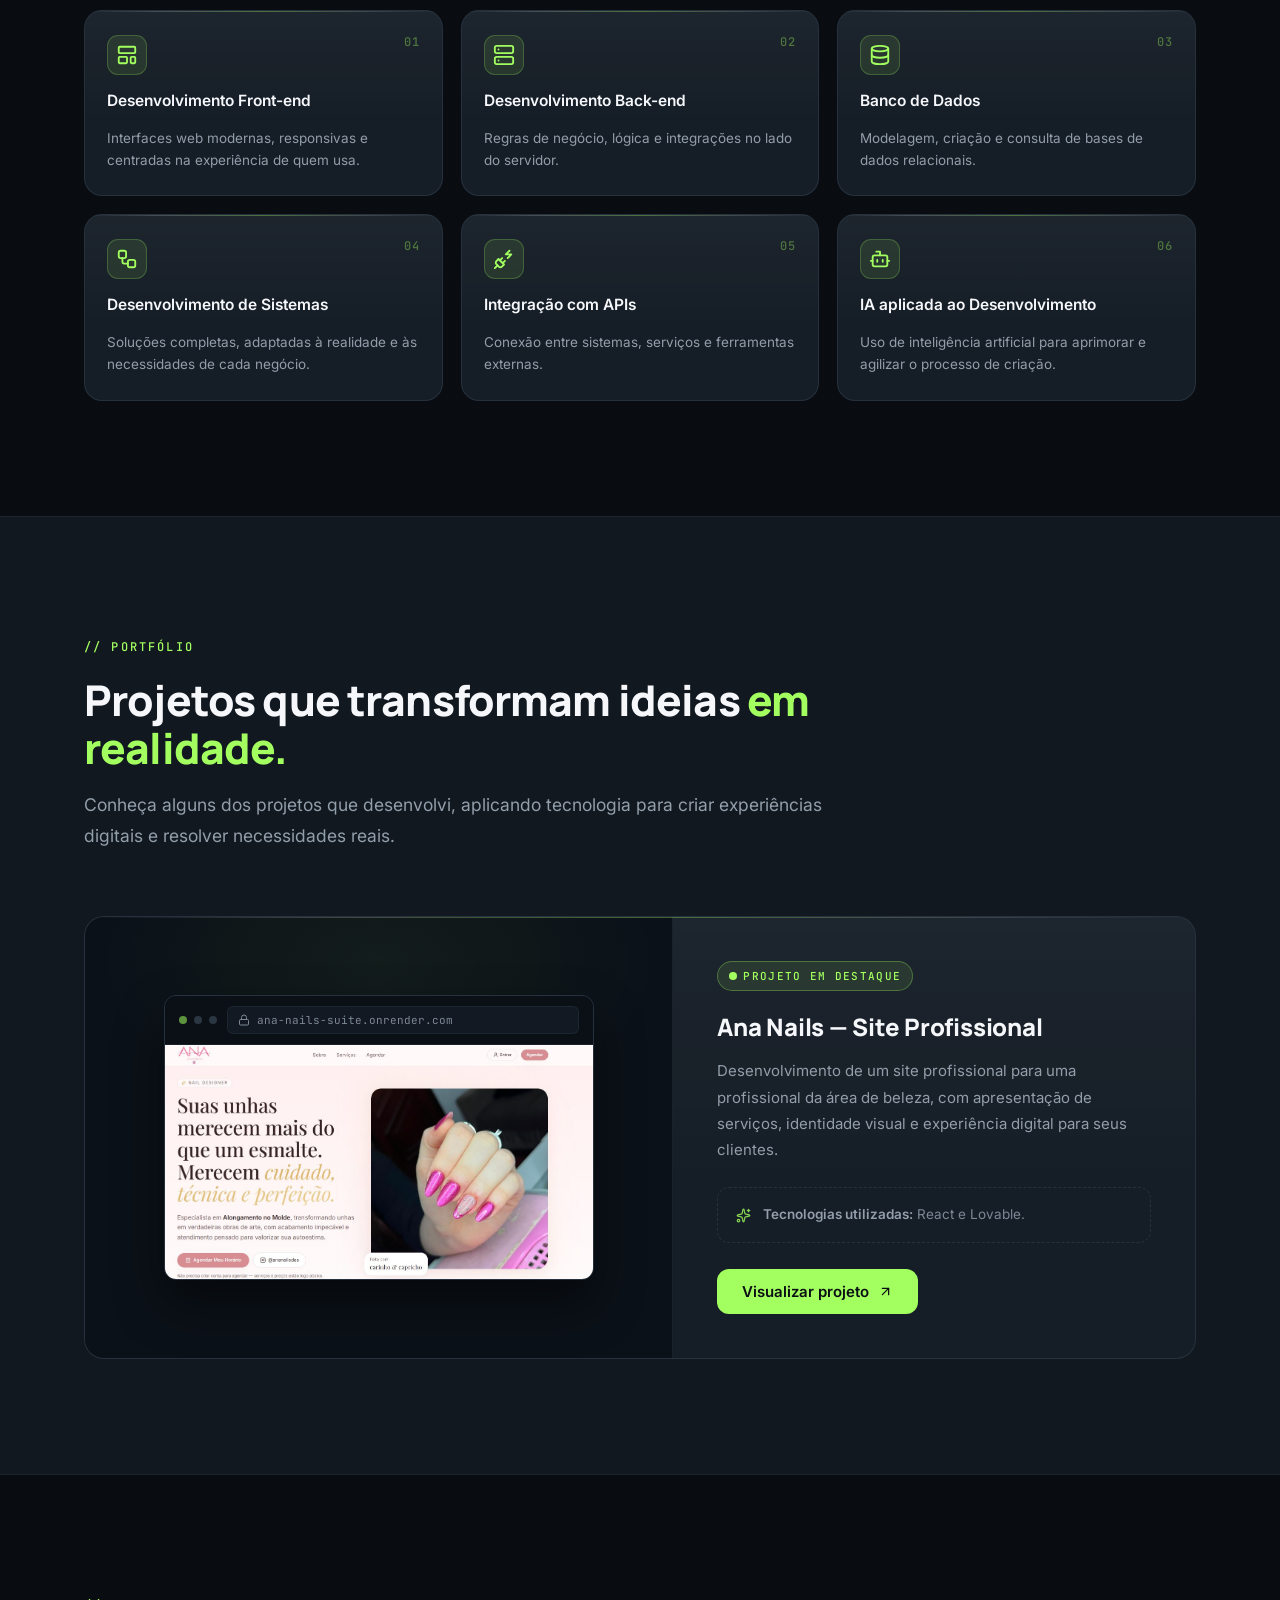
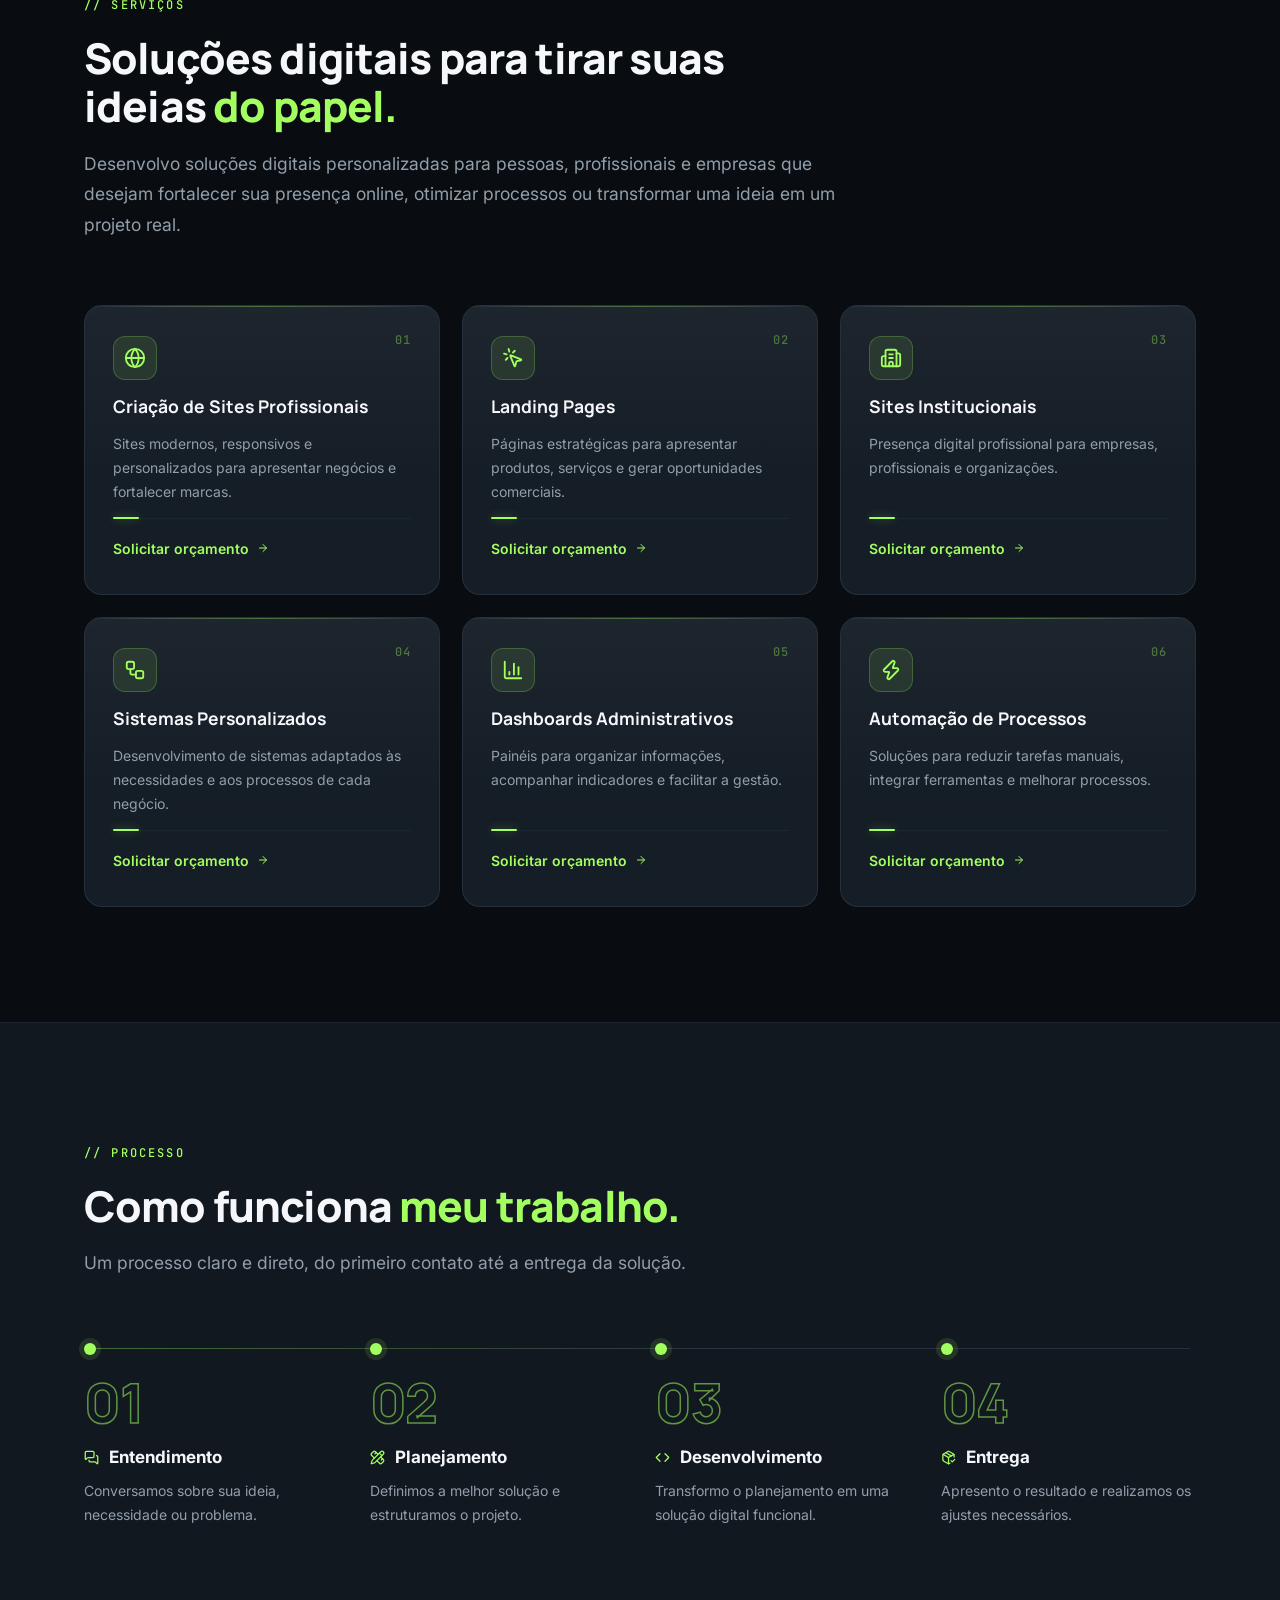
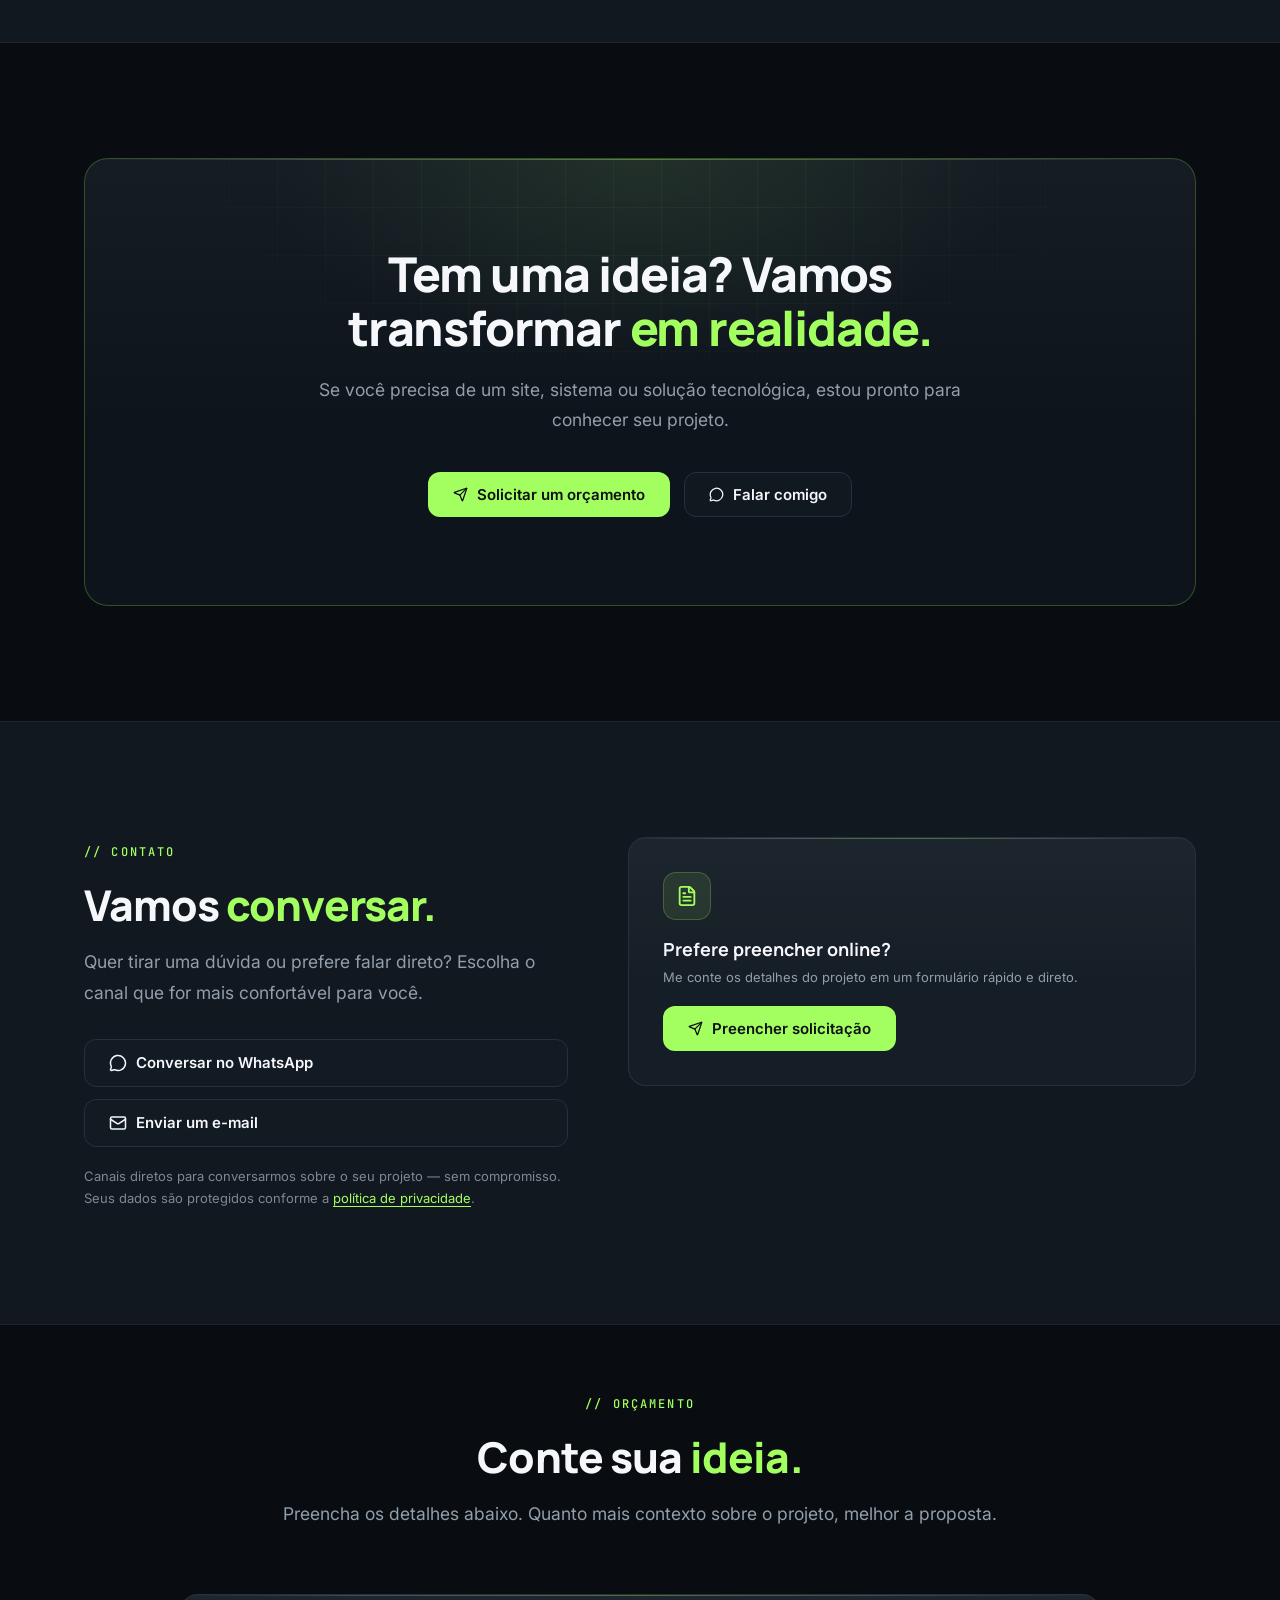
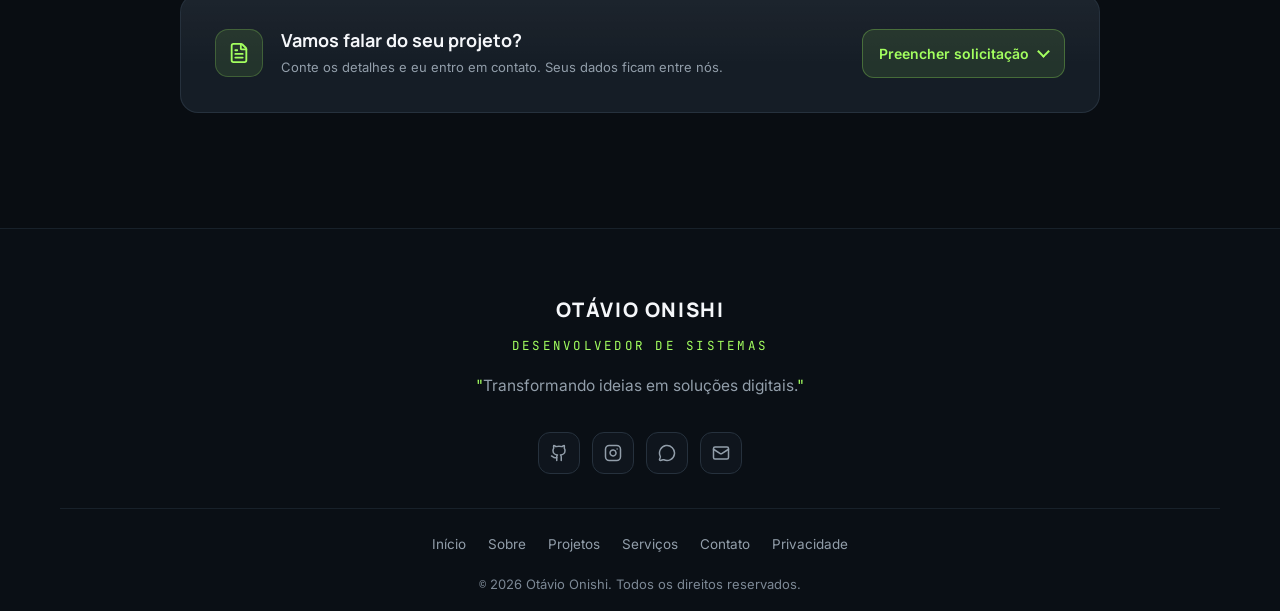
==== commit 24bfb7ec: "Cria secao dedicada de orcamento no index" ====
--- a/index.html
+++ b/index.html
@@ -92,7 +92,7 @@
         <a href="#contato">Contato</a>
       </nav>
       <div class="header-actions">
-        <a href="#contato" class="btn btn-primary btn-sm header-cta" data-open-form>
+        <a href="#orcamento" class="btn btn-primary btn-sm header-cta" data-open-form>
           <span data-icon="send" class="ic-sm"></span>
           Solicitar orçamento
         </a>
@@ -111,7 +111,7 @@
         <a href="#servicos">Serviços<span data-icon="arrow-right" class="ic-sm"></span></a>
         <a href="#contato">Contato<span data-icon="arrow-right" class="ic-sm"></span></a>
       </nav>
-      <a href="#contato" class="btn btn-primary btn-block mobile-cta" data-open-form>
+      <a href="#orcamento" class="btn btn-primary btn-block mobile-cta" data-open-form>
         <span data-icon="send" class="ic-sm"></span>
         Solicitar orçamento
       </a>
@@ -152,7 +152,7 @@
               Conhecer meus projetos
               <span data-icon="arrow-right" class="ic-sm"></span>
             </a>
-            <a href="#contato" class="btn btn-ghost" data-open-form>
+            <a href="#orcamento" class="btn btn-ghost" data-open-form>
               <span data-icon="message-circle" class="ic-sm"></span>
               Solicitar um orçamento
             </a>
@@ -445,42 +445,42 @@
             <div class="icon-box"><span data-icon="globe" class="ic-lg"></span></div>
             <h3>Criação de Sites Profissionais</h3>
             <p>Sites modernos, responsivos e personalizados para apresentar negócios e fortalecer marcas.</p>
-            <a href="#contato" class="service-cta js-orcamento" data-service="site-profissional">Solicitar orçamento<span data-icon="arrow-right" class="ic-xs service-cta-arrow"></span></a>
+            <a href="#orcamento" class="service-cta js-orcamento" data-service="site-profissional">Solicitar orçamento<span data-icon="arrow-right" class="ic-xs service-cta-arrow"></span></a>
           </article>
 
           <article class="card lift service-card">
             <div class="icon-box"><span data-icon="mouse-pointer-click" class="ic-lg"></span></div>
             <h3>Landing Pages</h3>
             <p>Páginas estratégicas para apresentar produtos, serviços e gerar oportunidades comerciais.</p>
-            <a href="#contato" class="service-cta js-orcamento" data-service="landing-page">Solicitar orçamento<span data-icon="arrow-right" class="ic-xs service-cta-arrow"></span></a>
+            <a href="#orcamento" class="service-cta js-orcamento" data-service="landing-page">Solicitar orçamento<span data-icon="arrow-right" class="ic-xs service-cta-arrow"></span></a>
           </article>
 
           <article class="card lift service-card">
             <div class="icon-box"><span data-icon="building-2" class="ic-lg"></span></div>
             <h3>Sites Institucionais</h3>
             <p>Presença digital profissional para empresas, profissionais e organizações.</p>
-            <a href="#contato" class="service-cta js-orcamento" data-service="site-institucional">Solicitar orçamento<span data-icon="arrow-right" class="ic-xs service-cta-arrow"></span></a>
+            <a href="#orcamento" class="service-cta js-orcamento" data-service="site-institucional">Solicitar orçamento<span data-icon="arrow-right" class="ic-xs service-cta-arrow"></span></a>
           </article>
 
           <article class="card lift service-card">
             <div class="icon-box"><span data-icon="workflow" class="ic-lg"></span></div>
             <h3>Sistemas Personalizados</h3>
             <p>Desenvolvimento de sistemas adaptados às necessidades e aos processos de cada negócio.</p>
-            <a href="#contato" class="service-cta js-orcamento" data-service="sistema-personalizado">Solicitar orçamento<span data-icon="arrow-right" class="ic-xs service-cta-arrow"></span></a>
+            <a href="#orcamento" class="service-cta js-orcamento" data-service="sistema-personalizado">Solicitar orçamento<span data-icon="arrow-right" class="ic-xs service-cta-arrow"></span></a>
           </article>
 
           <article class="card lift service-card">
             <div class="icon-box"><span data-icon="chart-column" class="ic-lg"></span></div>
             <h3>Dashboards Administrativos</h3>
             <p>Painéis para organizar informações, acompanhar indicadores e facilitar a gestão.</p>
-            <a href="#contato" class="service-cta js-orcamento" data-service="dashboard">Solicitar orçamento<span data-icon="arrow-right" class="ic-xs service-cta-arrow"></span></a>
+            <a href="#orcamento" class="service-cta js-orcamento" data-service="dashboard">Solicitar orçamento<span data-icon="arrow-right" class="ic-xs service-cta-arrow"></span></a>
           </article>
 
           <article class="card lift service-card">
             <div class="icon-box"><span data-icon="zap" class="ic-lg"></span></div>
             <h3>Automação de Processos</h3>
             <p>Soluções para reduzir tarefas manuais, integrar ferramentas e melhorar processos.</p>
-            <a href="#contato" class="service-cta js-orcamento" data-service="automacao">Solicitar orçamento<span data-icon="arrow-right" class="ic-xs service-cta-arrow"></span></a>
+            <a href="#orcamento" class="service-cta js-orcamento" data-service="automacao">Solicitar orçamento<span data-icon="arrow-right" class="ic-xs service-cta-arrow"></span></a>
           </article>
         </div>
       </div>
@@ -529,7 +529,7 @@
             <h2>Tem uma ideia? Vamos transformar <span class="ac">em realidade.</span></h2>
             <p>Se você precisa de um site, sistema ou solução tecnológica, estou pronto para conhecer seu projeto.</p>
             <div class="cta-actions">
-              <a href="#contato" class="btn btn-primary" data-open-form>
+              <a href="#orcamento" class="btn btn-primary" data-open-form>
                 <span data-icon="send" class="ic-sm"></span>
                 Solicitar um orçamento
               </a>
@@ -544,14 +544,14 @@
     </section>
 
 
-    <!-- ==================== CONTATO / FORMULÁRIO DE ORÇAMENTO ==================== -->
+    <!-- ==================== CONTATO ==================== -->
     <section class="section section-alt" id="contato">
       <div class="container">
         <div class="contact-grid">
           <div data-reveal>
             <span class="eyebrow">// contato</span>
-            <h2 class="title">Solicite <span class="ac">um orçamento.</span></h2>
-            <p class="lead">Preencha o formulário com os detalhes da sua ideia. Quanto mais contexto sobre o projeto, melhor.</p>
+            <h2 class="title">Vamos <span class="ac">conversar.</span></h2>
+            <p class="lead">Quer tirar uma dúvida ou prefere falar direto? Escolha o canal que for mais confortável para você.</p>
 
             <div class="channels">
               <button type="button" class="btn btn-ghost" id="channel-whatsapp">
@@ -566,80 +566,103 @@
             <p class="contact-note">Canais diretos para conversarmos sobre o seu projeto — sem compromisso. Seus dados são protegidos conforme a <a href="privacidade.html">política de privacidade</a>.</p>
           </div>
 
-          <details class="card form-gate" id="form-gate" data-reveal>
-            <summary class="form-gate-trigger">
-              <span class="icon-box"><span data-icon="file-text" class="ic-lg"></span></span>
-              <span class="form-gate-copy">
-                <strong>Vamos falar do seu projeto?</strong>
-                <small>Conte os detalhes e eu entro em contato. Seus dados ficam entre nós.</small>
-              </span>
-              <span class="form-gate-action">
-                <span>Preencher solicitação</span>
-                <span class="gate-chevron" aria-hidden="true"></span>
-              </span>
-            </summary>
-
-            <div class="form-body">
-              <form class="form-card" id="form-card" novalidate>
-                <div class="form-grid">
-                  <div class="field">
-                    <label for="f-nome">Nome completo <span class="req" aria-hidden="true">*</span></label>
-                    <input type="text" id="f-nome" name="nome" placeholder="Seu nome completo" autocomplete="name" aria-describedby="err-nome" required />
-                    <p class="err" id="err-nome">Informe seu nome completo.</p>
-                  </div>
-
-                  <div class="field">
-                    <label for="f-email">E-mail <span class="req" aria-hidden="true">*</span></label>
-                    <input type="email" id="f-email" name="email" placeholder="voce@email.com" autocomplete="email" aria-describedby="err-email" required />
-                    <p class="err" id="err-email">Informe um e-mail válido.</p>
-                  </div>
-
-                  <div class="field">
-                    <label for="f-zap">WhatsApp <span class="req" aria-hidden="true">*</span></label>
-                    <input type="tel" id="f-zap" name="whatsapp" placeholder="(11) 98765-4321" inputmode="tel" autocomplete="tel" aria-describedby="err-zap" required />
-                    <p class="err" id="err-zap">Informe um WhatsApp válido com DDD.</p>
-                  </div>
-
-                  <div class="field">
-                    <label for="f-tipo">Tipo de serviço desejado <span class="req" aria-hidden="true">*</span></label>
-                    <select id="f-tipo" name="tipo" aria-describedby="err-tipo" required>
-                      <option value="" selected disabled>Selecione uma opção</option>
-                      <option value="site-profissional">Site profissional</option>
-                      <option value="landing-page">Landing page</option>
-                      <option value="site-institucional">Site institucional</option>
-                      <option value="sistema-personalizado">Sistema personalizado</option>
-                      <option value="dashboard">Dashboard</option>
-                      <option value="automacao">Automação</option>
-                      <option value="outro">Outro</option>
-                    </select>
-                    <p class="err" id="err-tipo">Selecione o tipo de serviço.</p>
-                  </div>
-
-                  <div class="field field-full">
-                    <label for="f-desc">Descrição do projeto <span class="req" aria-hidden="true">*</span></label>
-                    <textarea id="f-desc" name="descricao" rows="5" maxlength="1500" placeholder="Conte sobre o projeto: objetivo, o que precisa ter, referências que goste…" aria-describedby="err-desc" required></textarea>
-                    <p class="err" id="err-desc">Descreva brevemente o projeto (mínimo de 10 caracteres).</p>
-                  </div>
-
-                  <div class="field field-full">
-                    <label for="f-prazo">Prazo desejado <span class="opt">(opcional)</span></label>
-                    <input type="text" id="f-prazo" name="prazo" maxlength="120" placeholder="Ex.: até o final do mês, em 3 semanas, flexível…" />
-                  </div>
+          <div class="card lift contact-cta" data-reveal>
+            <span class="icon-box"><span data-icon="file-text" class="ic-lg"></span></span>
+            <div class="form-gate-copy">
+              <strong>Prefere preencher online?</strong>
+              <small>Me conte os detalhes do projeto em um formulário rápido e direto.</small>
+            </div>
+            <a href="#orcamento" class="btn btn-primary" data-open-form>
+              <span data-icon="send" class="ic-sm"></span>
+              Preencher solicitação
+            </a>
+          </div>
+        </div>
+      </div>
+    </section>
+
+    <!-- ==================== ORÇAMENTO / FORMULÁRIO ==================== -->
+    <section class="section" id="orcamento" aria-labelledby="orcamento-title">
+      <div class="container">
+        <div class="section-head center" data-reveal>
+          <span class="eyebrow">// orçamento</span>
+          <h2 class="title" id="orcamento-title">Conte sua <span class="ac">ideia.</span></h2>
+          <p class="lead">Preencha os detalhes abaixo. Quanto mais contexto sobre o projeto, melhor a proposta.</p>
+        </div>
+
+        <details class="card form-gate" id="form-gate" data-reveal>
+          <summary class="form-gate-trigger">
+            <span class="icon-box"><span data-icon="file-text" class="ic-lg"></span></span>
+            <span class="form-gate-copy">
+              <strong>Vamos falar do seu projeto?</strong>
+              <small>Conte os detalhes e eu entro em contato. Seus dados ficam entre nós.</small>
+            </span>
+            <span class="form-gate-action">
+              <span>Preencher solicitação</span>
+              <span class="gate-chevron" aria-hidden="true"></span>
+            </span>
+          </summary>
+
+          <div class="form-body">
+            <form class="form-card" id="form-card" novalidate>
+              <div class="form-grid">
+                <div class="field">
+                  <label for="f-nome">Nome completo <span class="req" aria-hidden="true">*</span></label>
+                  <input type="text" id="f-nome" name="nome" placeholder="Seu nome completo" autocomplete="name" aria-describedby="err-nome" required />
+                  <p class="err" id="err-nome">Informe seu nome completo.</p>
                 </div>
 
-                <div class="form-submit">
-                  <button type="submit" class="btn btn-primary">
-                    <span data-icon="send" class="ic-sm"></span>
-                    Enviar solicitação
-                  </button>
-                  <p class="form-hint">Seus dados são usados apenas para responder à sua solicitação. <a href="privacidade.html">Política de privacidade</a>.</p>
+                <div class="field">
+                  <label for="f-email">E-mail <span class="req" aria-hidden="true">*</span></label>
+                  <input type="email" id="f-email" name="email" placeholder="voce@email.com" autocomplete="email" aria-describedby="err-email" required />
+                  <p class="err" id="err-email">Informe um e-mail válido.</p>
                 </div>
 
-                <div class="form-alert" id="form-alert" role="alert"></div>
-              </form>
-            </div>
-          </details>
-        </div>
+                <div class="field">
+                  <label for="f-zap">WhatsApp <span class="req" aria-hidden="true">*</span></label>
+                  <input type="tel" id="f-zap" name="whatsapp" placeholder="(11) 98765-4321" inputmode="tel" autocomplete="tel" aria-describedby="err-zap" required />
+                  <p class="err" id="err-zap">Informe um WhatsApp válido com DDD.</p>
+                </div>
+
+                <div class="field">
+                  <label for="f-tipo">Tipo de serviço desejado <span class="req" aria-hidden="true">*</span></label>
+                  <select id="f-tipo" name="tipo" aria-describedby="err-tipo" required>
+                    <option value="" selected disabled>Selecione uma opção</option>
+                    <option value="site-profissional">Site profissional</option>
+                    <option value="landing-page">Landing page</option>
+                    <option value="site-institucional">Site institucional</option>
+                    <option value="sistema-personalizado">Sistema personalizado</option>
+                    <option value="dashboard">Dashboard</option>
+                    <option value="automacao">Automação</option>
+                    <option value="outro">Outro</option>
+                  </select>
+                  <p class="err" id="err-tipo">Selecione o tipo de serviço.</p>
+                </div>
+
+                <div class="field field-full">
+                  <label for="f-desc">Descrição do projeto <span class="req" aria-hidden="true">*</span></label>
+                  <textarea id="f-desc" name="descricao" rows="5" maxlength="1500" placeholder="Conte sobre o projeto: objetivo, o que precisa ter, referências que goste…" aria-describedby="err-desc" required></textarea>
+                  <p class="err" id="err-desc">Descreva brevemente o projeto (mínimo de 10 caracteres).</p>
+                </div>
+
+                <div class="field field-full">
+                  <label for="f-prazo">Prazo desejado <span class="opt">(opcional)</span></label>
+                  <input type="text" id="f-prazo" name="prazo" maxlength="120" placeholder="Ex.: até o final do mês, em 3 semanas, flexível…" />
+                </div>
+              </div>
+
+              <div class="form-submit">
+                <button type="submit" class="btn btn-primary">
+                  <span data-icon="send" class="ic-sm"></span>
+                  Enviar solicitação
+                </button>
+                <p class="form-hint">Seus dados são usados apenas para responder à sua solicitação. <a href="privacidade.html">Política de privacidade</a>.</p>
+              </div>
+
+              <div class="form-alert" id="form-alert" role="alert"></div>
+            </form>
+          </div>
+        </details>
       </div>
     </section>
   </main>
--- a/assets/css/sections.css
+++ b/assets/css/sections.css
@@ -537,13 +537,19 @@
 .cta-actions { display: flex; flex-wrap: wrap; gap: 14px; justify-content: center; }
 
 /* ============================================================
-   CONTATO / FORMULÁRIO
+   CONTATO / ORÇAMENTO
    ============================================================ */
 .contact-grid { display: grid; grid-template-columns: minmax(0, .92fr) minmax(0, 1.08fr); gap: clamp(36px, 5vw, 60px); align-items: start; }
 .channels { margin-top: 30px; display: grid; gap: 12px; }
 .channels .btn { justify-content: flex-start; }
 .contact-note { margin-top: 18px; font-size: 13px; color: var(--faint); line-height: 1.7; }
 .contact-note a { color: var(--accent); text-decoration: underline; text-underline-offset: 3px; }
+.contact-cta { padding: clamp(26px, 3.5vw, 34px); display: grid; gap: 18px; align-content: center; }
+.contact-cta .icon-box { width: 48px; height: 48px; flex-basis: 48px; border-radius: 13px; }
+.contact-cta .btn { justify-self: start; }
+
+#orcamento { padding-top: clamp(40px, 5vw, 64px); }
+#orcamento .form-gate { max-width: 920px; margin-inline: auto; }
 
 /* ---------- Formulário protegido por botão ---------- */
 .form-gate { padding: 0; overflow: hidden; }
--- a/assets/css/responsive.css
+++ b/assets/css/responsive.css
@@ -36,6 +36,7 @@
   .form-grid { grid-template-columns: 1fr; }
   .form-gate-trigger { flex-wrap: wrap; }
   .form-gate-action { width: 100%; justify-content: center; }
+  .contact-cta .btn { width: 100%; justify-self: stretch; }
   .hero-actions .btn { flex: 1 1 100%; }
   .timeline { grid-template-columns: 1fr; }
   .footer-social a { width: 46px; height: 46px; }
